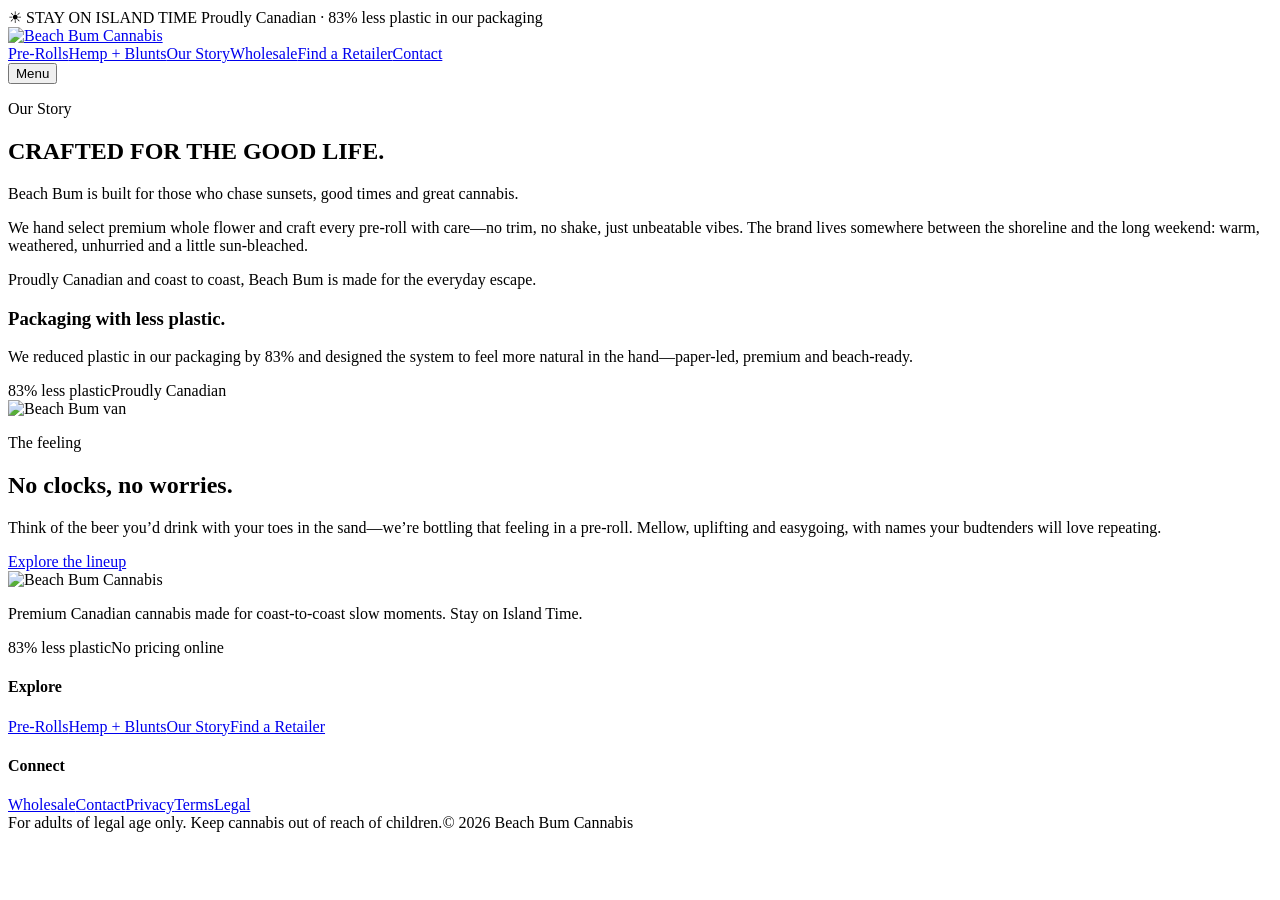
==== about.html @ 3de2627c "Add Beach Bum Cannabis site (pages, CNAME, robots, sitemap)" ====
<!doctype html><html lang="en"><head><title>Our Story | Beach Bum Cannabis</title><meta name="description" content="Learn about Beach Bum Cannabis."><meta charset="utf-8"><meta name="viewport" content="width=device-width, initial-scale=1"><meta name="theme-color" content="#0B5660"><link rel="preconnect" href="https://fonts.googleapis.com"><link rel="preconnect" href="https://fonts.gstatic.com" crossorigin><link href="https://fonts.googleapis.com/css2?family=Barlow+Condensed:wght@600;700;800&family=DM+Sans:wght@400;500;700&family=Caveat:wght@600;700&display=swap" rel="stylesheet"><link rel="stylesheet" href="assets/styles.css"><script defer src="assets/site.js"></script></head><body class="about-page"><div class="age-gate" hidden><div class="age-card"><img src="assets/images/logo.png" alt="Beach Bum Cannabis"><p class="eyebrow orange">Welcome to the beach</p><h2>Select your province</h2><p class="age-intro">Choose where you’re visiting from to continue.</p><label class="visually-hidden" for="age-province">Province or territory</label><select id="age-province" class="age-select"><option value="">Province or territory…</option><option value="AB" data-min="18">Alberta</option><option value="BC" data-min="19">British Columbia</option><option value="MB" data-min="19">Manitoba</option><option value="NB" data-min="19">New Brunswick</option><option value="NL" data-min="19">Newfoundland and Labrador</option><option value="NT" data-min="19">Northwest Territories</option><option value="NS" data-min="19">Nova Scotia</option><option value="NU" data-min="19">Nunavut</option><option value="ON" data-min="19">Ontario</option><option value="PE" data-min="19">Prince Edward Island</option><option value="QC" data-min="21">Quebec</option><option value="SK" data-min="19">Saskatchewan</option><option value="YT" data-min="19">Yukon</option></select><p class="age-note" id="age-note">You must be of legal age in your province or territory to enter this website.</p><div class="age-actions"><button id="age-confirm" data-age="yes" disabled>Yes, I am of legal age</button><button class="ghost" data-age="no">Exit</button></div></div></div><div class="topbar"><span>☀</span> STAY ON ISLAND TIME <span class="topbar-right">Proudly Canadian · 83% less plastic in our packaging</span></div><header class="site-header"><a class="brand" href="index.html" aria-label="Beach Bum Cannabis home"><img src="assets/images/logo.png" alt="Beach Bum Cannabis"></a><nav id="site-nav"><a href="products.html">Pre-Rolls</a><a href="formats.html">Hemp + Blunts</a><a href="about.html" class="active">Our Story</a><a href="wholesale.html">Wholesale</a><a href="retailers.html">Find a Retailer</a><a href="contact.html">Contact</a></nav><button class="menu" aria-label="Open menu" aria-expanded="false">Menu</button></header><main>
<section class="page-hero story-hero wave-top"><div class="page-hero-bg about"></div><div class="page-hero-copy"><p class="eyebrow">Our Story</p><h1>CRAFTED FOR THE GOOD LIFE.</h1><p>Beach Bum is built for those who chase sunsets, good times and great cannabis.</p></div></section>
<section class="section story-columns reveal"><div><p>We hand select premium whole flower and craft every pre-roll with care—no trim, no shake, just unbeatable vibes. The brand lives somewhere between the shoreline and the long weekend: warm, weathered, unhurried and a little sun-bleached.</p><p>Proudly Canadian and coast to coast, Beach Bum is made for the everyday escape.</p></div><div class="soft-card"><h3>Packaging with less plastic.</h3><p>We reduced plastic in our packaging by 83% and designed the system to feel more natural in the hand—paper-led, premium and beach-ready.</p><div class="mini-badges"><span class="mini-badge">83% less plastic</span><span class="mini-badge">Proudly Canadian</span></div></div></section>
<section class="story-split reveal"><div class="story-image"><img src="assets/images/about-beach.jpg" alt="Beach Bum van"></div><div class="story-copy"><p class="eyebrow orange">The feeling</p><h2>No clocks, no worries.</h2><p>Think of the beer you’d drink with your toes in the sand—we’re bottling that feeling in a pre-roll. Mellow, uplifting and easygoing, with names your budtenders will love repeating.</p><a class="button dark" href="products.html">Explore the lineup</a></div></section>
</main><footer><div class="footer-wave"></div><div class="footer-inner"><div class="footer-brand"><img src="assets/images/logo-light.png" alt="Beach Bum Cannabis"><p>Premium Canadian cannabis made for coast-to-coast slow moments. Stay on Island Time.</p><div class="mini-badges"><span class="mini-badge">83% less plastic</span><span class="mini-badge">No pricing online</span></div></div><div><h4>Explore</h4><a href="products.html">Pre-Rolls</a><a href="formats.html">Hemp + Blunts</a><a href="about.html">Our Story</a><a href="retailers.html">Find a Retailer</a></div><div><h4>Connect</h4><a href="wholesale.html">Wholesale</a><a href="contact.html">Contact</a><a href="privacy.html">Privacy</a><a href="terms.html">Terms</a><a href="legal.html">Legal</a></div></div><div class="legal"><span>For adults of legal age only. Keep cannabis out of reach of children.</span><span>© 2026 Beach Bum Cannabis</span></div></footer></body></html>
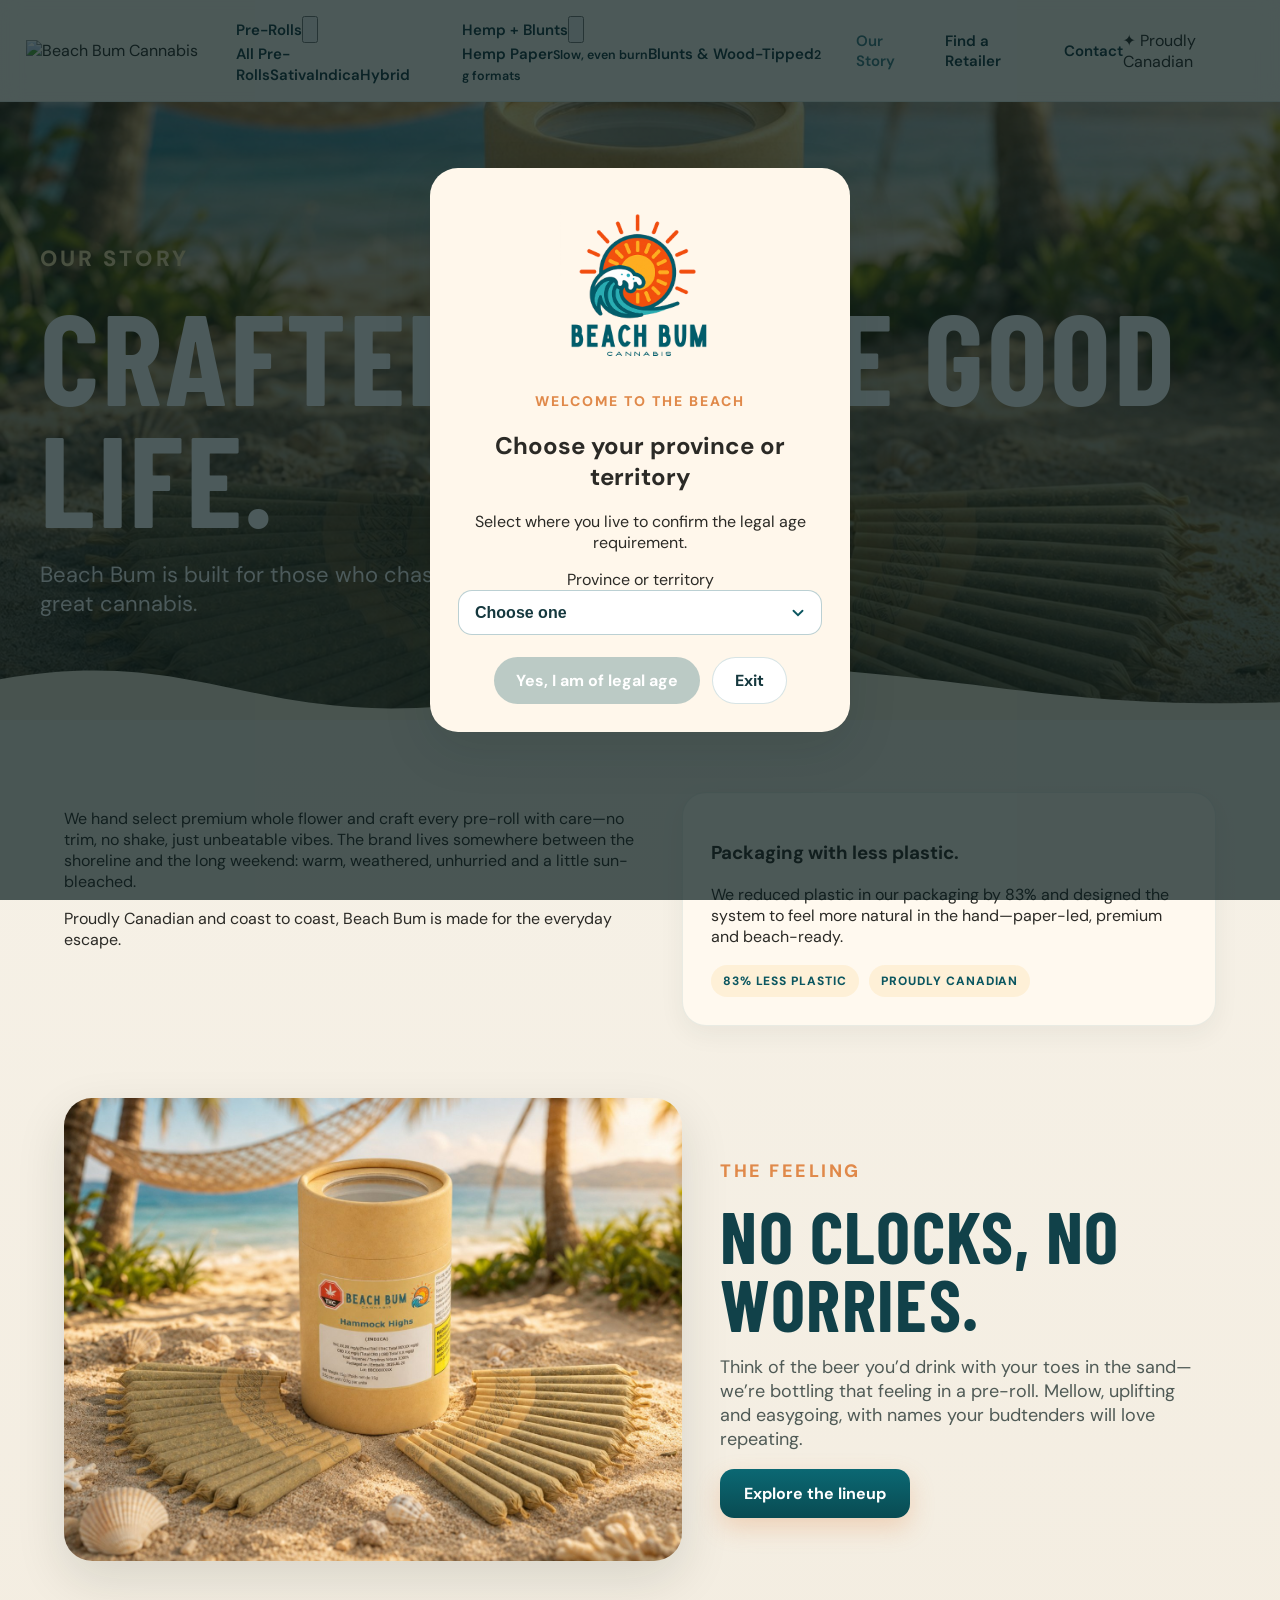
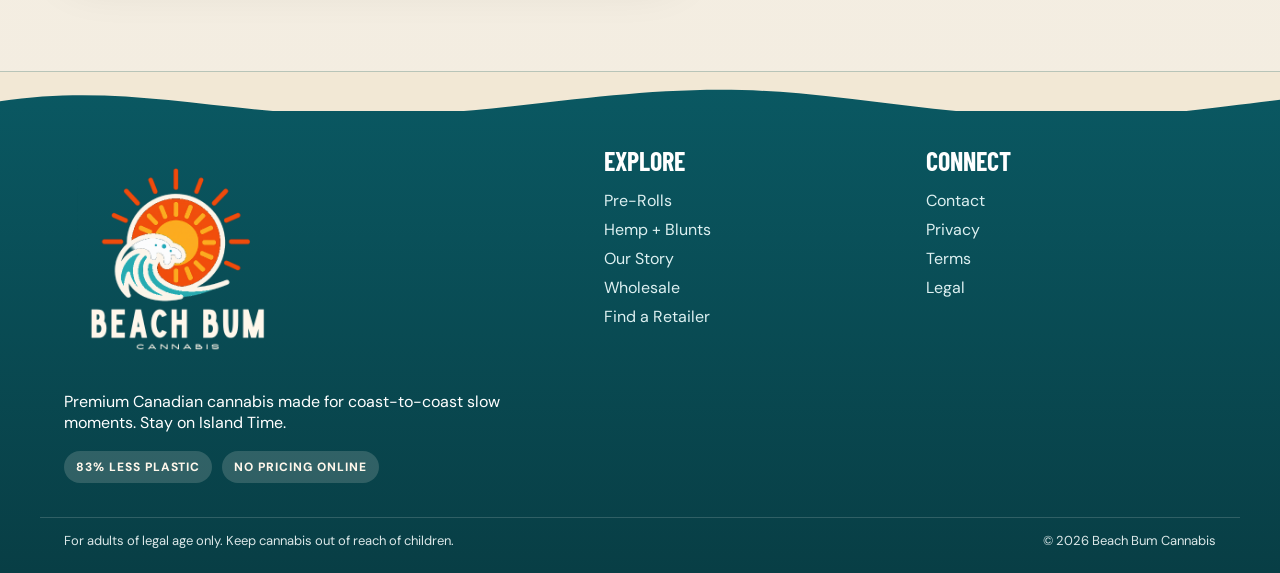
==== commit c11de533: "v7: mockup-fidelity homepage, nav dropdowns, province ribbon, new imagery" ====
--- a/about.html
+++ b/about.html
@@ -1,5 +1,19 @@
-<!doctype html><html lang="en"><head><title>Our Story | Beach Bum Cannabis</title><meta name="description" content="Learn about Beach Bum Cannabis."><meta charset="utf-8"><meta name="viewport" content="width=device-width, initial-scale=1"><meta name="theme-color" content="#0B5660"><link rel="preconnect" href="https://fonts.googleapis.com"><link rel="preconnect" href="https://fonts.gstatic.com" crossorigin><link href="https://fonts.googleapis.com/css2?family=Barlow+Condensed:wght@600;700;800&family=DM+Sans:wght@400;500;700&family=Caveat:wght@600;700&display=swap" rel="stylesheet"><link rel="stylesheet" href="assets/styles.css"><script defer src="assets/site.js"></script></head><body class="about-page"><div class="age-gate" hidden><div class="age-card"><img src="assets/images/logo.png" alt="Beach Bum Cannabis"><p class="eyebrow orange">Welcome to the beach</p><h2>Select your province</h2><p class="age-intro">Choose where you’re visiting from to continue.</p><label class="visually-hidden" for="age-province">Province or territory</label><select id="age-province" class="age-select"><option value="">Province or territory…</option><option value="AB" data-min="18">Alberta</option><option value="BC" data-min="19">British Columbia</option><option value="MB" data-min="19">Manitoba</option><option value="NB" data-min="19">New Brunswick</option><option value="NL" data-min="19">Newfoundland and Labrador</option><option value="NT" data-min="19">Northwest Territories</option><option value="NS" data-min="19">Nova Scotia</option><option value="NU" data-min="19">Nunavut</option><option value="ON" data-min="19">Ontario</option><option value="PE" data-min="19">Prince Edward Island</option><option value="QC" data-min="21">Quebec</option><option value="SK" data-min="19">Saskatchewan</option><option value="YT" data-min="19">Yukon</option></select><p class="age-note" id="age-note">You must be of legal age in your province or territory to enter this website.</p><div class="age-actions"><button id="age-confirm" data-age="yes" disabled>Yes, I am of legal age</button><button class="ghost" data-age="no">Exit</button></div></div></div><div class="topbar"><span>☀</span> STAY ON ISLAND TIME <span class="topbar-right">Proudly Canadian · 83% less plastic in our packaging</span></div><header class="site-header"><a class="brand" href="index.html" aria-label="Beach Bum Cannabis home"><img src="assets/images/logo.png" alt="Beach Bum Cannabis"></a><nav id="site-nav"><a href="products.html">Pre-Rolls</a><a href="formats.html">Hemp + Blunts</a><a href="about.html" class="active">Our Story</a><a href="wholesale.html">Wholesale</a><a href="retailers.html">Find a Retailer</a><a href="contact.html">Contact</a></nav><button class="menu" aria-label="Open menu" aria-expanded="false">Menu</button></header><main>
+<!doctype html><html lang="en"><head><title>Our Story | Beach Bum Cannabis</title><meta name="description" content="Learn about Beach Bum Cannabis."><meta charset="utf-8"><meta name="viewport" content="width=device-width, initial-scale=1"><meta name="theme-color" content="#0B5660"><link rel="preconnect" href="https://fonts.googleapis.com"><link rel="preconnect" href="https://fonts.gstatic.com" crossorigin><link href="https://fonts.googleapis.com/css2?family=Barlow+Condensed:wght@600;700;800&family=DM+Sans:wght@400;500;700&family=Caveat:wght@600;700&display=swap" rel="stylesheet"><link rel="stylesheet" href="assets/styles.css"><script defer src="assets/site.js"></script></head><body class="about-page"><div class="age-gate" hidden role="dialog" aria-modal="true" aria-labelledby="age-title">
+  <div class="age-card">
+    <img src="assets/images/logo.png" alt="Beach Bum Cannabis">
+    <p class="eyebrow orange">Welcome to the beach</p>
+    <h2 id="age-title">Choose your province or territory</h2>
+    <p id="age-support">Select where you live to confirm the legal age requirement.</p>
+    <label class="age-select-label" for="age-province">Province or territory</label>
+    <select id="age-province" class="age-select">
+      <option value="">Choose one</option>
+      <option>Alberta</option><option>British Columbia</option><option>Manitoba</option><option>New Brunswick</option><option>Newfoundland and Labrador</option><option>Northwest Territories</option><option>Nova Scotia</option><option>Nunavut</option><option>Ontario</option><option>Prince Edward Island</option><option>Quebec</option><option>Saskatchewan</option><option>Yukon</option>
+    </select>
+    <p class="age-minimum" id="age-minimum" aria-live="polite"></p>
+    <div class="age-actions"><button id="age-confirm" disabled>Yes, I am of legal age</button><button class="ghost" data-age-exit>Exit</button></div>
+  </div>
+</div><header class="site-header"><a class="brand" href="index.html" aria-label="Beach Bum Cannabis home"><img src="assets/images/logo-horizontal.png" alt="Beach Bum Cannabis"></a><nav id="site-nav"><div class="nav-item"><a href="products.html">Pre-Rolls</a><button class="nav-caret" type="button" aria-label="Show pre-roll categories" aria-expanded="false"><svg viewBox="0 0 24 24" fill="none" stroke="currentColor" stroke-width="2.6" stroke-linecap="round" aria-hidden="true"><path d="M6 9l6 6 6-6"/></svg></button><div class="subnav"><a href="products.html">All Pre-Rolls</a><a href="products.html?filter=sativa">Sativa</a><a href="products.html?filter=indica">Indica</a><a href="products.html?filter=hybrid">Hybrid</a></div></div><div class="nav-item"><a href="formats.html">Hemp + Blunts</a><button class="nav-caret" type="button" aria-label="Show format types" aria-expanded="false"><svg viewBox="0 0 24 24" fill="none" stroke="currentColor" stroke-width="2.6" stroke-linecap="round" aria-hidden="true"><path d="M6 9l6 6 6-6"/></svg></button><div class="subnav"><a href="formats.html#hemp-paper">Hemp Paper<small>Slow, even burn</small></a><a href="formats.html#wood-tip">Blunts &amp; Wood-Tipped<small>2 g formats</small></a></div></div><a href="about.html" class="active">Our Story</a><a href="retailers.html">Find a Retailer</a><a href="contact.html">Contact</a></nav><span class="header-proud">✦ Proudly Canadian</span><button class="menu" aria-label="Open menu" aria-expanded="false">Menu</button></header><main>
 <section class="page-hero story-hero wave-top"><div class="page-hero-bg about"></div><div class="page-hero-copy"><p class="eyebrow">Our Story</p><h1>CRAFTED FOR THE GOOD LIFE.</h1><p>Beach Bum is built for those who chase sunsets, good times and great cannabis.</p></div></section>
 <section class="section story-columns reveal"><div><p>We hand select premium whole flower and craft every pre-roll with care—no trim, no shake, just unbeatable vibes. The brand lives somewhere between the shoreline and the long weekend: warm, weathered, unhurried and a little sun-bleached.</p><p>Proudly Canadian and coast to coast, Beach Bum is made for the everyday escape.</p></div><div class="soft-card"><h3>Packaging with less plastic.</h3><p>We reduced plastic in our packaging by 83% and designed the system to feel more natural in the hand—paper-led, premium and beach-ready.</p><div class="mini-badges"><span class="mini-badge">83% less plastic</span><span class="mini-badge">Proudly Canadian</span></div></div></section>
-<section class="story-split reveal"><div class="story-image"><img src="assets/images/about-beach.jpg" alt="Beach Bum van"></div><div class="story-copy"><p class="eyebrow orange">The feeling</p><h2>No clocks, no worries.</h2><p>Think of the beer you’d drink with your toes in the sand—we’re bottling that feeling in a pre-roll. Mellow, uplifting and easygoing, with names your budtenders will love repeating.</p><a class="button dark" href="products.html">Explore the lineup</a></div></section>
-</main><footer><div class="footer-wave"></div><div class="footer-inner"><div class="footer-brand"><img src="assets/images/logo-light.png" alt="Beach Bum Cannabis"><p>Premium Canadian cannabis made for coast-to-coast slow moments. Stay on Island Time.</p><div class="mini-badges"><span class="mini-badge">83% less plastic</span><span class="mini-badge">No pricing online</span></div></div><div><h4>Explore</h4><a href="products.html">Pre-Rolls</a><a href="formats.html">Hemp + Blunts</a><a href="about.html">Our Story</a><a href="retailers.html">Find a Retailer</a></div><div><h4>Connect</h4><a href="wholesale.html">Wholesale</a><a href="contact.html">Contact</a><a href="privacy.html">Privacy</a><a href="terms.html">Terms</a><a href="legal.html">Legal</a></div></div><div class="legal"><span>For adults of legal age only. Keep cannabis out of reach of children.</span><span>© 2026 Beach Bum Cannabis</span></div></footer></body></html>+<section class="story-split reveal"><div class="story-image"><img src="assets/images/hammock-highs.jpg" alt="Beach Bum van"></div><div class="story-copy"><p class="eyebrow orange">The feeling</p><h2>No clocks, no worries.</h2><p>Think of the beer you’d drink with your toes in the sand—we’re bottling that feeling in a pre-roll. Mellow, uplifting and easygoing, with names your budtenders will love repeating.</p><a class="button dark" href="products.html">Explore the lineup</a></div></section>
+</main><footer><div class="footer-wave"></div><div class="footer-inner"><div class="footer-brand"><img src="assets/images/logo-light.png" alt="Beach Bum Cannabis"><p>Premium Canadian cannabis made for coast-to-coast slow moments. Stay on Island Time.</p><div class="mini-badges"><span class="mini-badge">83% less plastic</span><span class="mini-badge">No pricing online</span></div></div><div><h4>Explore</h4><a href="products.html">Pre-Rolls</a><a href="formats.html">Hemp + Blunts</a><a href="about.html">Our Story</a><a href="wholesale.html">Wholesale</a><a href="retailers.html">Find a Retailer</a></div><div><h4>Connect</h4><a href="contact.html">Contact</a><a href="privacy.html">Privacy</a><a href="terms.html">Terms</a><a href="legal.html">Legal</a></div></div><div class="legal"><span>For adults of legal age only. Keep cannabis out of reach of children.</span><span>© 2026 Beach Bum Cannabis</span></div></footer></body></html>
--- a/assets/styles.css
+++ b/assets/styles.css
@@ -0,0 +1,21 @@
+
+:root{--sand:#E6D9BF;--bone:#F2E8D5;--sea:#5F9EA6;--deep:#3D7B85;--teal:#0B5660;--ink:#2B2A26;--orange:#E0894A;--gold:#F6C86A;--white:#fff;--shadow:0 18px 50px rgba(20,31,28,.12);--radius:24px;--max:1200px}
+*{box-sizing:border-box}html{scroll-behavior:smooth}body{margin:0;font-family:'DM Sans',system-ui,sans-serif;color:var(--ink);background:linear-gradient(180deg,#f8f4eb 0,#f2ebde 100%)}img{max-width:100%;display:block}a{text-decoration:none;color:inherit}button{font:inherit;cursor:pointer}
+.topbar{background:#f3bd45;color:#214047;font-size:12px;padding:9px 18px;display:flex;justify-content:center;gap:8px;font-weight:700;letter-spacing:.06em;text-transform:uppercase}.topbar-right{margin-left:auto;opacity:.9}.site-header{position:sticky;top:0;z-index:30;background:rgba(255,251,242,.92);backdrop-filter:blur(10px);display:flex;align-items:center;justify-content:space-between;padding:16px 26px;border-bottom:1px solid rgba(61,123,133,.12)}.brand img{width:210px}.site-header nav{display:flex;gap:28px;align-items:center}.site-header nav a{font-weight:600;font-size:15px;color:#143840}.site-header nav a.active,.site-header nav a:hover{color:var(--deep)}.menu{display:none;border:1px solid rgba(61,123,133,.18);background:#fff;padding:10px 14px;border-radius:999px}.button{display:inline-flex;align-items:center;justify-content:center;gap:8px;padding:14px 24px;border-radius:14px;background:linear-gradient(180deg,#f2a152,#de7e38);color:#fff;font-weight:700;box-shadow:0 10px 24px rgba(224,137,74,.28)}.button.dark{background:linear-gradient(180deg,#0b6873,#094b52)}.button.alt{background:rgba(255,248,237,.92);color:var(--teal);box-shadow:none}.button.ghost-light{background:rgba(255,250,240,.86);color:#17383f}.button.ghost-dark{background:transparent;border:1px solid rgba(11,86,96,.25);color:var(--teal);box-shadow:none}.section,.catalog-wrap{max-width:var(--max);margin:0 auto;padding:72px 24px}.section-header{display:flex;flex-direction:column;gap:8px;margin-bottom:28px}.section-header.center{text-align:center;align-items:center}.section h2,.catalog-title,.product-info h1,.page-hero h1,.hero h1,.story-copy h2,.format-panel h3,.retailer-cta h2{font-family:'Barlow Condensed',sans-serif;letter-spacing:.02em;line-height:.95;text-transform:uppercase}.hero{position:relative;min-height:760px;overflow:hidden}.hero-media,.hero-media img,.hero-media video{position:absolute;inset:0;width:100%;height:100%;object-fit:cover}.hero-media::after{content:"";position:absolute;inset:0;background:linear-gradient(90deg,rgba(13,23,24,.70) 0%,rgba(13,23,24,.36) 35%,rgba(13,23,24,.08) 66%,rgba(13,23,24,.05) 100%)}.wave-motion{position:absolute;inset:auto 0 0;height:45%;background:radial-gradient(ellipse at 20% 15%,rgba(255,255,255,.18) 0,rgba(255,255,255,0) 55%),linear-gradient(180deg,rgba(255,255,255,0) 0,rgba(82,163,173,.22) 100%);mix-blend-mode:screen;opacity:.65;animation:seaShift 12s ease-in-out infinite alternate}@keyframes seaShift{0%{transform:translateX(-2%) translateY(0)}100%{transform:translateX(2%) translateY(8px)}}.hero-overlay{position:absolute;inset:0;background:radial-gradient(circle at 84% 23%,rgba(246,200,106,.28),transparent 22%)}.hero-content{position:relative;z-index:2;max-width:var(--max);margin:0 auto;padding:140px 24px 160px;color:#fff}.eyebrow{color:#f6dd9d;text-transform:uppercase;font-weight:800;font-size:14px;letter-spacing:.14em}.eyebrow.orange{color:var(--orange)}.hero h1{font-size:clamp(68px,12vw,140px);margin:14px 0 6px}.hero h1 span{font-family:'Caveat',cursive;text-transform:none;color:#ffd37a;font-size:.72em;display:inline-block;margin-top:8px}.hero-sub{font-size:24px;max-width:580px}.hero-actions,.cta-buttons{display:flex;gap:14px;flex-wrap:wrap;margin-top:28px}.hero-script{font-family:'Caveat',cursive;font-size:42px;color:#fff8ea;margin-top:38px}.wave-divider{position:absolute;left:0;right:0;bottom:-1px;height:120px;background:var(--bone);clip-path:path('M0,69 C127,40 182,80 304,74 C405,69 491,36 611,52 C703,64 788,101 896,89 C986,79 1026,58 1120,52 C1271,42 1338,74 1440,83 L1440,120 L0,120 Z')}.sticker-badge{position:absolute;display:grid;place-items:center;width:118px;height:118px;border-radius:50%;background:radial-gradient(circle at 30% 30%,#4fa7b1 0,#2d7f8b 72%);color:#fbf7ef;border:4px solid rgba(255,240,214,.65);box-shadow:var(--shadow);text-align:center;rotate:-5deg}.sticker-badge strong{font-size:44px;line-height:.85;font-family:'Barlow Condensed',sans-serif}.sticker-badge span{font-size:20px;font-family:'Caveat',cursive}.hero-badge{right:32px;bottom:132px}.sticker-badge.small{right:24px;bottom:24px;scale:.88}.sticker-badge.side{position:static;margin-top:18px;scale:.82}
+.marquee{overflow:hidden;background:linear-gradient(180deg,#135f68,#094952);color:#fff;padding:12px 0}.marquee div{white-space:nowrap;display:inline-block;padding-left:100%;animation:marquee 28s linear infinite;font-weight:800;letter-spacing:.08em;text-transform:uppercase;font-size:13px}@keyframes marquee{to{transform:translateX(-100%)}}
+.intro{text-align:center}.intro h2,.catalog-title,.retailer-cta h2,.section h2{font-size:clamp(44px,5vw,74px);margin:0;color:#114149}.intro p{max-width:760px;margin:18px auto 0;font-size:18px;color:#4e5b57}
+.showcase-grid,.product-grid{max-width:var(--max);margin:0 auto;padding:0 24px;display:grid;grid-template-columns:repeat(3,1fr);gap:22px}.showcase-grid.six-up{grid-template-columns:repeat(6,1fr)}.product-card{background:#fff8ef;border:1px solid rgba(61,123,133,.12);border-radius:20px;overflow:hidden;box-shadow:0 6px 28px rgba(31,48,50,.06);transition:transform .35s ease, box-shadow .35s ease}.product-card:hover{transform:translateY(-6px);box-shadow:var(--shadow)}.card-image{position:relative;aspect-ratio:5/5;overflow:hidden}.card-image img,.coming-card-art{width:100%;height:100%;object-fit:cover;background:linear-gradient(180deg,#8bc4cc,#e8d8ba)}.coming-card-art{display:grid;place-items:center;color:#fff;font-family:'Barlow Condensed',sans-serif;font-size:36px;letter-spacing:.03em;background:linear-gradient(180deg,#5f9ea6 0,#e6d9bf 100%)}.status-chip{position:absolute;top:12px;right:12px;background:rgba(255,250,240,.94);color:#295760;border-radius:999px;padding:8px 12px;font-size:11px;font-weight:800;text-transform:uppercase;letter-spacing:.08em}.status-chip.coming-soon{background:rgba(43,42,38,.82);color:#fff}.card-copy{padding:14px 16px 18px;display:grid;gap:8px}.type{display:inline-flex;border-radius:999px;background:#edf7f8;color:#295760;padding:5px 9px;font-size:11px;font-weight:800;text-transform:uppercase;letter-spacing:.08em}.type.sativa{background:#fff3db;color:#9c5a13}.type.indica{background:#eef0f7;color:#575981}.type.hybrid{background:#eaf3ef;color:#3d7252}.card-copy h3{margin:0;font-family:'Barlow Condensed',sans-serif;font-size:36px;line-height:.9;text-transform:uppercase;color:#104048}.card-copy p{margin:0;color:#56635f}.card-copy small{color:#7a827b}.text-link{color:var(--deep);font-weight:800}
+.center-cta{text-align:center;padding:30px 24px 10px}.formats-overview .format-grid{display:grid;grid-template-columns:repeat(2,1fr);gap:24px}.format-panel,.feature-banner{position:relative;min-height:310px;border-radius:28px;overflow:hidden;display:flex;align-items:end;padding:28px;box-shadow:var(--shadow)}.format-panel::before,.feature-banner::before,.page-hero-bg::before{content:"";position:absolute;inset:0;background-size:cover;background-position:center;z-index:0;animation:drift 12s ease-in-out infinite alternate}@keyframes drift{from{transform:scale(1.02) translateX(-1%)}to{transform:scale(1.08) translateX(1%)}}.format-panel::after,.feature-banner::after,.page-hero-bg::after{content:"";position:absolute;inset:0;background:linear-gradient(180deg,rgba(0,0,0,.08),rgba(0,0,0,.56));z-index:0}.format-panel .panel-copy,.feature-banner>div,.page-hero-copy{position:relative;z-index:1;color:#fff}.format-panel.water::before{background-image:url('images/wave-riders.jpg')}.format-panel.sunset::before{background-image:url('images/swordfish.jpg')}.feature-banner.sea::before{background-image:url('images/wave-riders.jpg')}.feature-banner.ember::before{background-image:url('images/swordfish.jpg')}.format-panel h3,.feature-banner h3{font-size:56px;margin:0 0 8px}.format-panel p,.feature-banner p{max-width:430px}
+.availability-strip{margin:64px auto 0;max-width:100%;padding:34px 24px;background:linear-gradient(180deg,#4e9ca5,#2c7881);color:#fff;display:grid;grid-template-columns:repeat(3,1fr);gap:24px;border-top-left-radius:28px;border-top-right-radius:28px}.availability-strip>div{max-width:var(--max);width:100%;margin:0 auto}.availability-strip h3{font-family:'Barlow Condensed',sans-serif;text-transform:uppercase;letter-spacing:.02em;margin:4px 0;font-size:54px}.availability-strip small{text-transform:uppercase;letter-spacing:.12em;font-weight:800;opacity:.9}.story-split{max-width:var(--max);margin:0 auto;padding:0 24px 70px;display:grid;grid-template-columns:1.1fr .9fr;gap:28px;align-items:center}.story-image img{width:100%;border-radius:28px;box-shadow:var(--shadow)}.story-copy{padding:8px 10px}.story-copy h2{font-size:72px;margin:8px 0;color:#114149}.story-copy p{font-size:18px;color:#4f5a56}.inline-seal{display:inline-block;margin:10px 0 20px;padding:10px 16px;border:1px solid rgba(11,86,96,.15);border-radius:999px;color:#0b5660;background:#fffbf4;font-weight:700}
+.retailer-cta{max-width:var(--max);margin:0 auto 54px;padding:0 24px 30px;display:flex;justify-content:space-between;align-items:end;gap:30px}.retailer-cta h2{font-size:62px;margin:6px 0;color:#104048}.retailer-cta p{font-size:18px}
+.page-hero{position:relative;min-height:320px;padding:120px 24px 80px;overflow:hidden}.page-hero-copy{position:relative;z-index:1;max-width:var(--max);margin:0 auto;color:#fff}.page-hero h1{font-size:clamp(70px,11vw,128px);margin:0}.page-hero p{font-size:22px;max-width:680px}.page-hero-bg{position:absolute;inset:0;background:linear-gradient(180deg,#336f78,#0f4b53)}.page-hero-bg::before{background-image:url('images/hero-sunset.jpg')}.page-hero-bg.about::before{background-image:url('images/about-beach.jpg')}.page-hero-bg.contact::before{background-image:url('images/contact-sunset.jpg')}.wave-top::after{content:"";position:absolute;left:0;right:0;bottom:-1px;height:76px;background:var(--bone);clip-path:path('M0,34 C193,0 248,77 444,61 C577,50 613,10 817,24 C1033,38 1112,78 1440,46 L1440,76 L0,76 Z')}
+.filter-toolbar{max-width:var(--max);margin:0 auto 24px;padding:18px 24px 0}.filters{display:flex;flex-wrap:wrap;gap:10px}.filters button{border:1px solid rgba(11,86,96,.16);background:#fff8ef;padding:11px 16px;border-radius:999px;font-weight:700;color:#2c4d51}.filters button.active{background:#0b5660;color:#fff}.catalog-title{text-align:center;font-size:56px;color:#114149;margin:22px auto 30px}.feature-banner-grid{display:grid;grid-template-columns:repeat(2,1fr);gap:22px}.coming-grid .product-card{opacity:.96}
+.product-detail{display:grid;grid-template-columns:1.05fr .95fr;gap:44px;align-items:start}.gallery-shell{border-radius:28px;overflow:hidden;background:#fff6ea;box-shadow:var(--shadow)}.gallery-shell img{width:100%;height:auto}.back{display:inline-block;margin-bottom:10px;color:#0b5660;font-weight:700}.status-line{display:block;color:#295760;font-weight:700;margin-bottom:12px}.product-info h1{font-size:74px;margin:6px 0 4px;color:#114149}.pack{font-size:30px;font-family:'Barlow Condensed',sans-serif;color:#49615f;margin:0 0 16px}.lead{font-size:20px;line-height:1.6;color:#4b5755}.fact-grid{display:grid;grid-template-columns:repeat(2,1fr);gap:14px;margin:28px 0}.fact-grid>div{background:#fff9ef;border:1px solid rgba(11,86,96,.1);padding:18px;border-radius:18px}.fact-grid strong{display:block;color:#114149}.fact-grid span{color:#59625e}.retailer-box,.soft-card,.province-card,.icon-card,.contact-panel,.legal-page,.site-form{background:#fff9ef;border:1px solid rgba(11,86,96,.09);border-radius:24px;box-shadow:0 8px 26px rgba(31,48,50,.06)}.retailer-box{padding:24px;margin-top:20px}.related .compact{padding:0}.split-format,.story-columns,.contact-split,.contact-grid,.province-grid,.icon-facts{display:grid;gap:24px}.split-format{grid-template-columns:1fr 1fr;align-items:start}.split-format.reverse .panel-copy{order:2}.format-listing{display:grid;gap:14px}.format-item{padding:22px;background:#fff9ef;border-radius:22px;border:1px solid rgba(11,86,96,.09)}.format-item h3{margin:10px 0 6px;font-family:'Barlow Condensed',sans-serif;font-size:42px;text-transform:uppercase;color:#114149}.story-columns{grid-template-columns:1fr .9fr;align-items:start}.soft-card{padding:28px}.icon-facts{grid-template-columns:repeat(4,1fr)}.icon-card{padding:24px}.icon-card h3{margin:0 0 8px;font-family:'Barlow Condensed',sans-serif;font-size:38px;color:#114149}.contact-split{grid-template-columns:.8fr 1fr;align-items:center}.province-grid{grid-template-columns:repeat(3,1fr)}.province-card{padding:28px}.province-card h2{font-family:'Barlow Condensed',sans-serif;font-size:56px;color:#114149;margin:0 0 8px}.contact-grid{grid-template-columns:1fr .9fr}.site-form{display:grid;gap:14px;padding:24px}.site-form input,.site-form textarea{width:100%;padding:14px 15px;border:1px solid rgba(11,86,96,.16);background:#fff;border-radius:14px;font:inherit}.site-form textarea{min-height:140px;resize:vertical}.contact-panel{padding:24px}.contact-list{list-style:none;padding:0;margin:0;display:grid;gap:16px}.contact-list li{display:grid;gap:2px}
+.mini-badges{display:flex;gap:10px;flex-wrap:wrap;margin-top:18px}.mini-badge{display:inline-flex;padding:8px 12px;border-radius:999px;background:rgba(246,200,106,.18);color:#0b5660;font-weight:800;font-size:12px;text-transform:uppercase;letter-spacing:.08em}footer .mini-badge{background:rgba(255,247,235,.16);color:#fff7eb}
+footer{margin-top:40px;background:linear-gradient(180deg,#0a5963,#083e45);color:#fff;position:relative}.footer-wave{height:40px;background:var(--bone);clip-path:path('M0,30 C149,8 250,55 435,42 C564,33 661,10 799,22 C915,33 1029,57 1175,41 C1296,28 1360,14 1440,24 L1440,0 L0,0 Z')}.footer-inner{max-width:var(--max);margin:0 auto;padding:34px 24px;display:grid;grid-template-columns:1.4fr .8fr .8fr;gap:32px}.footer-brand img{width:230px;margin-bottom:14px}footer h4{margin:0 0 10px;font-family:'Barlow Condensed',sans-serif;font-size:26px;text-transform:uppercase}footer a{display:block;color:#ddf0f1;padding:4px 0}.legal{border-top:1px solid rgba(255,255,255,.16);padding:14px 24px 24px;max-width:var(--max);margin:0 auto;display:flex;justify-content:space-between;gap:16px;font-size:13px;color:#dce8e9}
+.reveal{opacity:0;transform:translateY(26px);transition:opacity .8s cubic-bezier(.22,1,.36,1), transform .8s cubic-bezier(.22,1,.36,1)}.reveal.in{opacity:1;transform:none}
+.age-gate{position:fixed;inset:0;background:rgba(8,27,29,.72);display:grid;place-items:center;z-index:80;padding:24px}.age-gate[hidden]{display:none}.age-card{max-width:420px;background:#fff7eb;border-radius:28px;padding:28px;box-shadow:var(--shadow);text-align:center}.age-card img{width:180px;margin:0 auto 16px}.age-actions{display:flex;justify-content:center;gap:12px;margin-top:22px}.age-actions button{padding:12px 22px;border:none;border-radius:999px;background:var(--teal);color:#fff;font-weight:700}.age-card .age-intro{color:#56635f;margin:0 0 16px}.age-select{width:100%;padding:13px 16px;border-radius:14px;border:1px solid rgba(11,86,96,.28);background:#fff;color:#15383e;font-size:16px;font-weight:600;appearance:none;background-image:url("data:image/svg+xml;charset=UTF-8,%3Csvg xmlns='http://www.w3.org/2000/svg' viewBox='0 0 24 24' fill='none' stroke='%230b5660' stroke-width='2.5' stroke-linecap='round'%3E%3Cpath d='M6 9l6 6 6-6'/%3E%3C/svg%3E");background-repeat:no-repeat;background-position:right 14px center;background-size:18px;padding-right:44px}.age-select:focus{outline:2px solid var(--teal);outline-offset:2px}.age-card .age-note{margin:14px 0 0;font-size:14px;color:#56635f;min-height:40px}.age-actions button:disabled{background:rgba(11,86,96,.28);cursor:not-allowed}.age-actions button:disabled:hover{background:rgba(11,86,96,.28)}.visually-hidden{position:absolute;width:1px;height:1px;padding:0;margin:-1px;overflow:hidden;clip:rect(0 0 0 0);white-space:nowrap;border:0}.age-actions .ghost{background:#fff;color:#15383e;border:1px solid rgba(11,86,96,.16)}
+@media (max-width:1100px){.showcase-grid.six-up{grid-template-columns:repeat(3,1fr)}.icon-facts{grid-template-columns:repeat(2,1fr)}.site-header nav{gap:18px}.hero-badge{bottom:94px}}
+@media (max-width:860px){.topbar{justify-content:flex-start;overflow:auto;white-space:nowrap}.topbar-right{display:none}.menu{display:block}.site-header nav{display:none;position:absolute;top:100%;left:16px;right:16px;background:#fff9ef;border:1px solid rgba(11,86,96,.1);border-radius:22px;padding:12px;box-shadow:var(--shadow);flex-direction:column;align-items:flex-start;gap:8px}.site-header nav.open{display:flex}.hero{min-height:660px}.hero-content{padding-top:120px;padding-bottom:130px}.showcase-grid,.product-grid,.story-split,.contact-grid,.province-grid,.feature-banner-grid,.formats-overview .format-grid,.split-format,.story-columns,.contact-split,.product-detail,.availability-strip,.footer-inner{grid-template-columns:1fr}.retailer-cta{align-items:flex-start;flex-direction:column}.availability-strip{border-radius:0}.page-hero{min-height:280px;padding-top:110px}.product-info h1,.story-copy h2,.retailer-cta h2{font-size:52px}.catalog-title{font-size:44px}.hero-script{font-size:34px}.fact-grid{grid-template-columns:1fr}.showcase-grid.six-up{grid-template-columns:repeat(2,1fr)}}
+@media (max-width:560px){.site-header{padding:14px 16px}.brand img{width:170px}.hero{min-height:590px}.hero h1{font-size:66px}.hero-sub{font-size:20px}.hero-badge{right:14px;bottom:108px;scale:.78}.showcase-grid,.product-grid{padding:0 16px}.section,.catalog-wrap{padding:54px 16px}.filters{overflow:auto;white-space:nowrap;flex-wrap:nowrap;padding-bottom:4px}.showcase-grid.six-up{grid-template-columns:1fr}.button{width:100%}.hero-actions,.cta-buttons{width:100%}.hero-actions .button,.cta-buttons .button{width:100%}.card-copy h3{font-size:30px}.page-hero h1{font-size:64px}.product-info h1,.story-copy h2,.retailer-cta h2{font-size:44px}.footer-inner{padding:28px 16px}.legal{padding:14px 16px 22px;flex-direction:column}}
+@media (prefers-reduced-motion:reduce){*{scroll-behavior:auto}.wave-motion,.marquee div,.format-panel::before,.feature-banner::before,.page-hero-bg::before{animation:none!important}.reveal{opacity:1;transform:none}.hero-media{transform:none!important}}
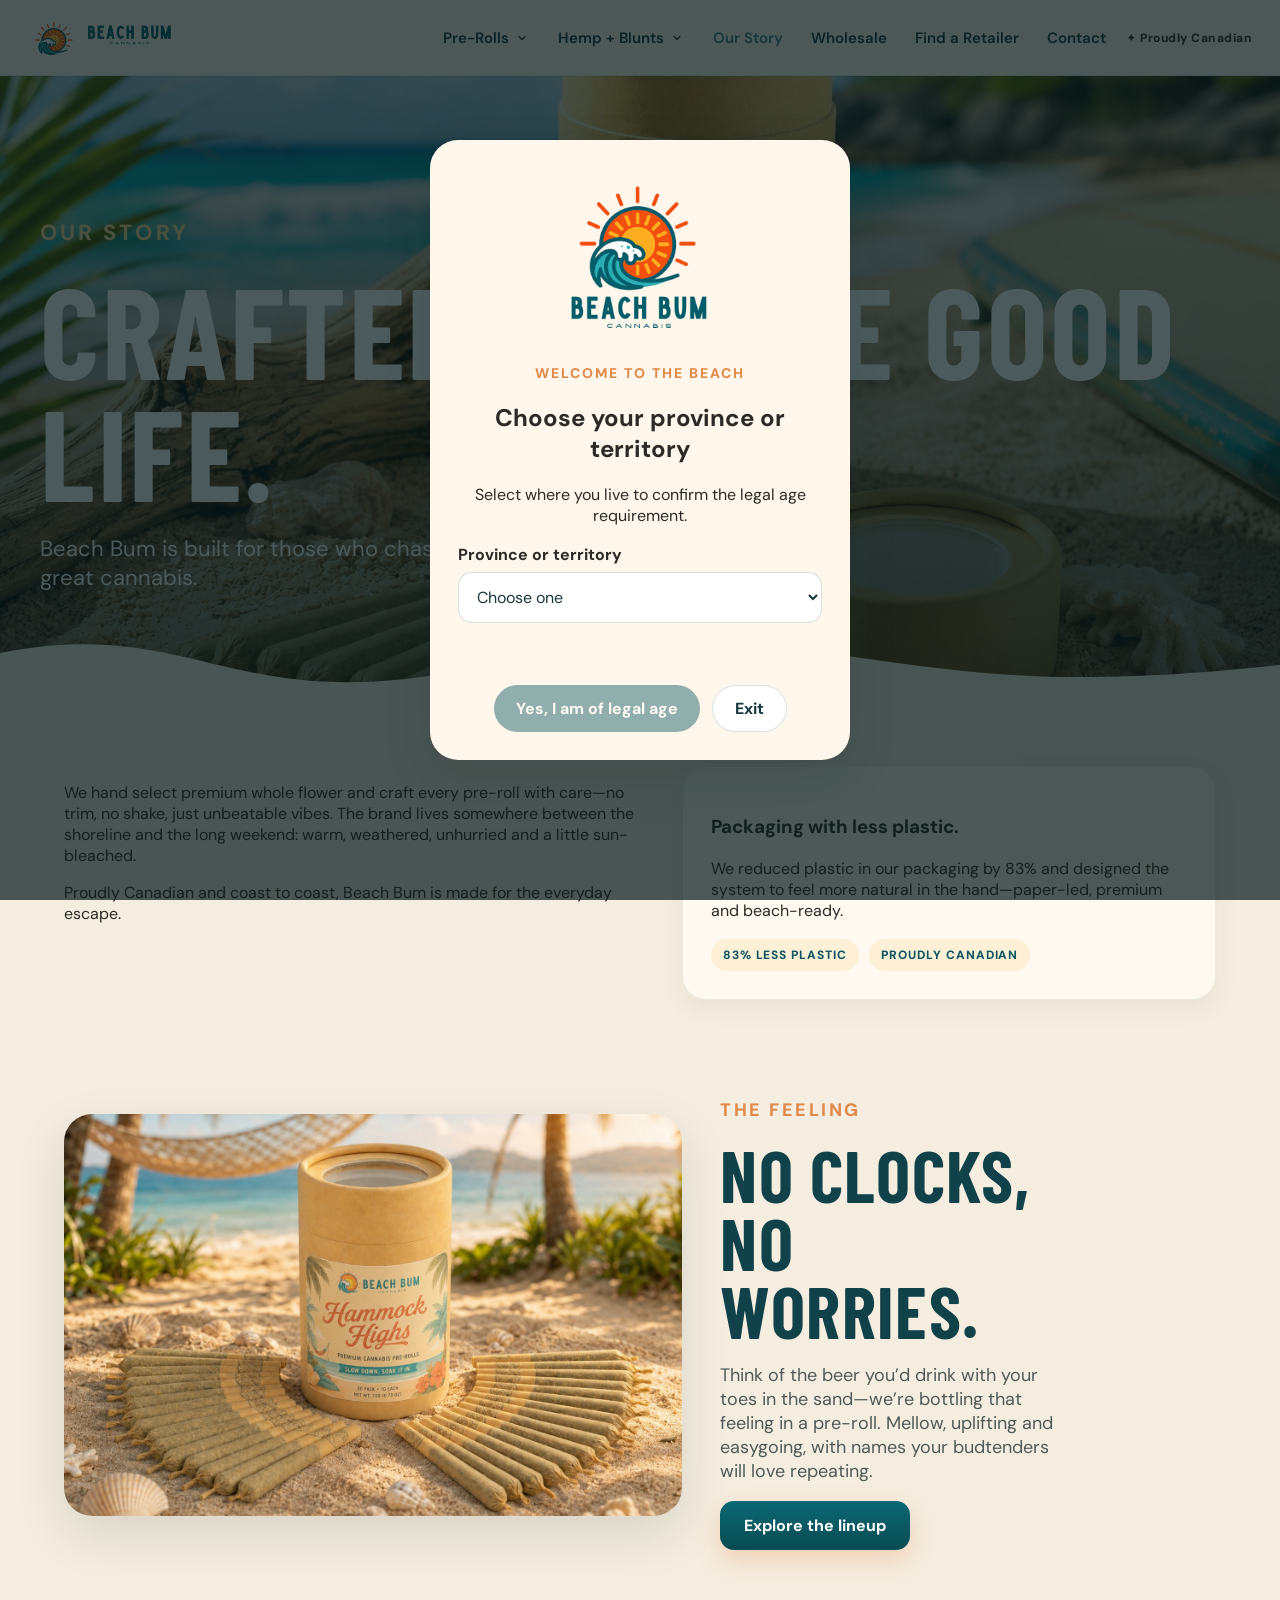
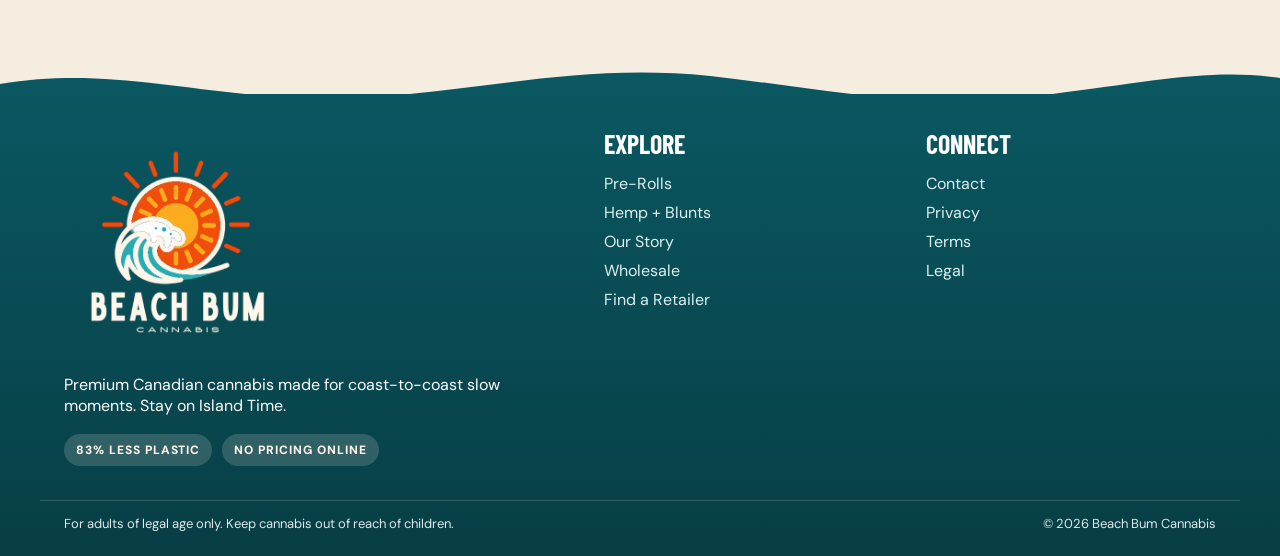
==== commit 1320faf6: "Add files via upload" ====
--- a/about.html
+++ b/about.html
@@ -12,7 +12,7 @@
     <p class="age-minimum" id="age-minimum" aria-live="polite"></p>
     <div class="age-actions"><button id="age-confirm" disabled>Yes, I am of legal age</button><button class="ghost" data-age-exit>Exit</button></div>
   </div>
-</div><header class="site-header"><a class="brand" href="index.html" aria-label="Beach Bum Cannabis home"><img src="assets/images/logo-horizontal.png" alt="Beach Bum Cannabis"></a><nav id="site-nav"><div class="nav-item"><a href="products.html">Pre-Rolls</a><button class="nav-caret" type="button" aria-label="Show pre-roll categories" aria-expanded="false"><svg viewBox="0 0 24 24" fill="none" stroke="currentColor" stroke-width="2.6" stroke-linecap="round" aria-hidden="true"><path d="M6 9l6 6 6-6"/></svg></button><div class="subnav"><a href="products.html">All Pre-Rolls</a><a href="products.html?filter=sativa">Sativa</a><a href="products.html?filter=indica">Indica</a><a href="products.html?filter=hybrid">Hybrid</a></div></div><div class="nav-item"><a href="formats.html">Hemp + Blunts</a><button class="nav-caret" type="button" aria-label="Show format types" aria-expanded="false"><svg viewBox="0 0 24 24" fill="none" stroke="currentColor" stroke-width="2.6" stroke-linecap="round" aria-hidden="true"><path d="M6 9l6 6 6-6"/></svg></button><div class="subnav"><a href="formats.html#hemp-paper">Hemp Paper<small>Slow, even burn</small></a><a href="formats.html#wood-tip">Blunts &amp; Wood-Tipped<small>2 g formats</small></a></div></div><a href="about.html" class="active">Our Story</a><a href="retailers.html">Find a Retailer</a><a href="contact.html">Contact</a></nav><span class="header-proud">✦ Proudly Canadian</span><button class="menu" aria-label="Open menu" aria-expanded="false">Menu</button></header><main>
+</div><header class="site-header"><a class="brand" href="index.html" aria-label="Beach Bum Cannabis home"><img src="assets/images/logo-horizontal.png" alt="Beach Bum Cannabis"></a><nav id="site-nav"><div class="nav-item"><a href="products.html">Pre-Rolls</a><button class="nav-caret" type="button" aria-label="Show pre-roll categories" aria-expanded="false"><svg viewBox="0 0 24 24" fill="none" stroke="currentColor" stroke-width="2.6" stroke-linecap="round" aria-hidden="true"><path d="M6 9l6 6 6-6"/></svg></button><div class="subnav"><a href="products.html">All Pre-Rolls</a><a href="products.html?filter=sativa">Sativa</a><a href="products.html?filter=indica">Indica</a><a href="products.html?filter=hybrid">Hybrid</a></div></div><div class="nav-item"><a href="formats.html">Hemp + Blunts</a><button class="nav-caret" type="button" aria-label="Show format types" aria-expanded="false"><svg viewBox="0 0 24 24" fill="none" stroke="currentColor" stroke-width="2.6" stroke-linecap="round" aria-hidden="true"><path d="M6 9l6 6 6-6"/></svg></button><div class="subnav"><a href="formats.html#hemp-paper">Hemp Paper<small>Slow, even burn</small></a><a href="formats.html#wood-tip">Blunts &amp; Wood-Tipped<small>2 g formats</small></a></div></div><a href="about.html" class="active">Our Story</a><a href="wholesale.html">Wholesale</a><a href="retailers.html">Find a Retailer</a><a href="contact.html">Contact</a></nav><span class="header-proud">✦ Proudly Canadian</span><button class="menu" aria-label="Open menu" aria-expanded="false">Menu</button></header><main>
 <section class="page-hero story-hero wave-top"><div class="page-hero-bg about"></div><div class="page-hero-copy"><p class="eyebrow">Our Story</p><h1>CRAFTED FOR THE GOOD LIFE.</h1><p>Beach Bum is built for those who chase sunsets, good times and great cannabis.</p></div></section>
 <section class="section story-columns reveal"><div><p>We hand select premium whole flower and craft every pre-roll with care—no trim, no shake, just unbeatable vibes. The brand lives somewhere between the shoreline and the long weekend: warm, weathered, unhurried and a little sun-bleached.</p><p>Proudly Canadian and coast to coast, Beach Bum is made for the everyday escape.</p></div><div class="soft-card"><h3>Packaging with less plastic.</h3><p>We reduced plastic in our packaging by 83% and designed the system to feel more natural in the hand—paper-led, premium and beach-ready.</p><div class="mini-badges"><span class="mini-badge">83% less plastic</span><span class="mini-badge">Proudly Canadian</span></div></div></section>
 <section class="story-split reveal"><div class="story-image"><img src="assets/images/hammock-highs.jpg" alt="Beach Bum van"></div><div class="story-copy"><p class="eyebrow orange">The feeling</p><h2>No clocks, no worries.</h2><p>Think of the beer you’d drink with your toes in the sand—we’re bottling that feeling in a pre-roll. Mellow, uplifting and easygoing, with names your budtenders will love repeating.</p><a class="button dark" href="products.html">Explore the lineup</a></div></section>
--- a/assets/styles.css
+++ b/assets/styles.css
@@ -1,21 +1,219 @@
 
 :root{--sand:#E6D9BF;--bone:#F2E8D5;--sea:#5F9EA6;--deep:#3D7B85;--teal:#0B5660;--ink:#2B2A26;--orange:#E0894A;--gold:#F6C86A;--white:#fff;--shadow:0 18px 50px rgba(20,31,28,.12);--radius:24px;--max:1200px}
 *{box-sizing:border-box}html{scroll-behavior:smooth}body{margin:0;font-family:'DM Sans',system-ui,sans-serif;color:var(--ink);background:linear-gradient(180deg,#f8f4eb 0,#f2ebde 100%)}img{max-width:100%;display:block}a{text-decoration:none;color:inherit}button{font:inherit;cursor:pointer}
-.topbar{background:#f3bd45;color:#214047;font-size:12px;padding:9px 18px;display:flex;justify-content:center;gap:8px;font-weight:700;letter-spacing:.06em;text-transform:uppercase}.topbar-right{margin-left:auto;opacity:.9}.site-header{position:sticky;top:0;z-index:30;background:rgba(255,251,242,.92);backdrop-filter:blur(10px);display:flex;align-items:center;justify-content:space-between;padding:16px 26px;border-bottom:1px solid rgba(61,123,133,.12)}.brand img{width:210px}.site-header nav{display:flex;gap:28px;align-items:center}.site-header nav a{font-weight:600;font-size:15px;color:#143840}.site-header nav a.active,.site-header nav a:hover{color:var(--deep)}.menu{display:none;border:1px solid rgba(61,123,133,.18);background:#fff;padding:10px 14px;border-radius:999px}.button{display:inline-flex;align-items:center;justify-content:center;gap:8px;padding:14px 24px;border-radius:14px;background:linear-gradient(180deg,#f2a152,#de7e38);color:#fff;font-weight:700;box-shadow:0 10px 24px rgba(224,137,74,.28)}.button.dark{background:linear-gradient(180deg,#0b6873,#094b52)}.button.alt{background:rgba(255,248,237,.92);color:var(--teal);box-shadow:none}.button.ghost-light{background:rgba(255,250,240,.86);color:#17383f}.button.ghost-dark{background:transparent;border:1px solid rgba(11,86,96,.25);color:var(--teal);box-shadow:none}.section,.catalog-wrap{max-width:var(--max);margin:0 auto;padding:72px 24px}.section-header{display:flex;flex-direction:column;gap:8px;margin-bottom:28px}.section-header.center{text-align:center;align-items:center}.section h2,.catalog-title,.product-info h1,.page-hero h1,.hero h1,.story-copy h2,.format-panel h3,.retailer-cta h2{font-family:'Barlow Condensed',sans-serif;letter-spacing:.02em;line-height:.95;text-transform:uppercase}.hero{position:relative;min-height:760px;overflow:hidden}.hero-media,.hero-media img,.hero-media video{position:absolute;inset:0;width:100%;height:100%;object-fit:cover}.hero-media::after{content:"";position:absolute;inset:0;background:linear-gradient(90deg,rgba(13,23,24,.70) 0%,rgba(13,23,24,.36) 35%,rgba(13,23,24,.08) 66%,rgba(13,23,24,.05) 100%)}.wave-motion{position:absolute;inset:auto 0 0;height:45%;background:radial-gradient(ellipse at 20% 15%,rgba(255,255,255,.18) 0,rgba(255,255,255,0) 55%),linear-gradient(180deg,rgba(255,255,255,0) 0,rgba(82,163,173,.22) 100%);mix-blend-mode:screen;opacity:.65;animation:seaShift 12s ease-in-out infinite alternate}@keyframes seaShift{0%{transform:translateX(-2%) translateY(0)}100%{transform:translateX(2%) translateY(8px)}}.hero-overlay{position:absolute;inset:0;background:radial-gradient(circle at 84% 23%,rgba(246,200,106,.28),transparent 22%)}.hero-content{position:relative;z-index:2;max-width:var(--max);margin:0 auto;padding:140px 24px 160px;color:#fff}.eyebrow{color:#f6dd9d;text-transform:uppercase;font-weight:800;font-size:14px;letter-spacing:.14em}.eyebrow.orange{color:var(--orange)}.hero h1{font-size:clamp(68px,12vw,140px);margin:14px 0 6px}.hero h1 span{font-family:'Caveat',cursive;text-transform:none;color:#ffd37a;font-size:.72em;display:inline-block;margin-top:8px}.hero-sub{font-size:24px;max-width:580px}.hero-actions,.cta-buttons{display:flex;gap:14px;flex-wrap:wrap;margin-top:28px}.hero-script{font-family:'Caveat',cursive;font-size:42px;color:#fff8ea;margin-top:38px}.wave-divider{position:absolute;left:0;right:0;bottom:-1px;height:120px;background:var(--bone);clip-path:path('M0,69 C127,40 182,80 304,74 C405,69 491,36 611,52 C703,64 788,101 896,89 C986,79 1026,58 1120,52 C1271,42 1338,74 1440,83 L1440,120 L0,120 Z')}.sticker-badge{position:absolute;display:grid;place-items:center;width:118px;height:118px;border-radius:50%;background:radial-gradient(circle at 30% 30%,#4fa7b1 0,#2d7f8b 72%);color:#fbf7ef;border:4px solid rgba(255,240,214,.65);box-shadow:var(--shadow);text-align:center;rotate:-5deg}.sticker-badge strong{font-size:44px;line-height:.85;font-family:'Barlow Condensed',sans-serif}.sticker-badge span{font-size:20px;font-family:'Caveat',cursive}.hero-badge{right:32px;bottom:132px}.sticker-badge.small{right:24px;bottom:24px;scale:.88}.sticker-badge.side{position:static;margin-top:18px;scale:.82}
+.topbar{background:#f3bd45;color:#214047;font-size:12px;padding:9px 18px;display:flex;justify-content:center;gap:8px;font-weight:700;letter-spacing:.06em;text-transform:uppercase}.topbar-right{margin-left:auto;opacity:.9}.site-header{position:sticky;top:0;z-index:30;background:rgba(255,251,242,.92);backdrop-filter:blur(10px);display:flex;align-items:center;justify-content:space-between;padding:16px 26px;border-bottom:1px solid rgba(61,123,133,.12)}.brand img{width:210px}.site-header nav{display:flex;gap:28px;align-items:center}.site-header nav a{font-weight:600;font-size:15px;color:#143840}.site-header nav a.active,.site-header nav a:hover{color:var(--deep)}.menu{display:none;border:1px solid rgba(61,123,133,.18);background:#fff;padding:10px 14px;border-radius:999px}.button{display:inline-flex;align-items:center;justify-content:center;gap:8px;padding:14px 24px;border-radius:14px;background:linear-gradient(180deg,#f2a152,#de7e38);color:#fff;font-weight:700;box-shadow:0 10px 24px rgba(224,137,74,.28)}.button.dark{background:linear-gradient(180deg,#0b6873,#094b52)}.button.alt{background:rgba(255,248,237,.92);color:var(--teal);box-shadow:none}.button.ghost-light{background:rgba(255,250,240,.86);color:#17383f}.button.ghost-dark{background:transparent;border:1px solid rgba(11,86,96,.25);color:var(--teal);box-shadow:none}.section,.catalog-wrap{max-width:var(--max);margin:0 auto;padding:72px 24px}.section-header{display:flex;flex-direction:column;gap:8px;margin-bottom:28px}.section-header.center{text-align:center;align-items:center}.section h2,.catalog-title,.product-info h1,.page-hero h1,.hero h1,.story-copy h2,.format-panel h3,.retailer-cta h2{font-family:'Barlow Condensed',sans-serif;letter-spacing:.02em;line-height:.95;text-transform:uppercase}.hero{position:relative;min-height:760px;overflow:hidden}.hero-media,.hero-media img,.hero-media video{position:absolute;inset:0;width:100%;height:100%;object-fit:cover}.hero-media::after{content:"";position:absolute;inset:0;background:linear-gradient(90deg,rgba(13,23,24,.70) 0%,rgba(13,23,24,.36) 35%,rgba(13,23,24,.08) 66%,rgba(13,23,24,.05) 100%)}.wave-motion{position:absolute;inset:auto 0 0;height:45%;background:radial-gradient(ellipse at 20% 15%,rgba(255,255,255,.18) 0,rgba(255,255,255,0) 55%),linear-gradient(180deg,rgba(255,255,255,0) 0,rgba(82,163,173,.22) 100%);mix-blend-mode:screen;opacity:.65;animation:seaShift 12s ease-in-out infinite alternate}@keyframes seaShift{0%{transform:translateX(-2%) translateY(0)}100%{transform:translateX(2%) translateY(8px)}}.hero-overlay{position:absolute;inset:0;background:radial-gradient(circle at 84% 23%,rgba(246,200,106,.28),transparent 22%)}.hero-content{position:relative;z-index:2;max-width:var(--max);margin:0 auto;padding:140px 24px 160px;color:#fff}.eyebrow{color:#f6dd9d;text-transform:uppercase;font-weight:800;font-size:14px;letter-spacing:.14em}.eyebrow.orange{color:var(--orange)}.hero h1{font-size:clamp(68px,12vw,140px);margin:14px 0 6px}.hero h1 span{font-family:'Caveat',cursive;text-transform:none;color:#ffd37a;font-size:.72em;display:inline-block;margin-top:8px}.hero-sub{font-size:24px;max-width:580px}.hero-actions,.cta-buttons{display:flex;gap:14px;flex-wrap:wrap;margin-top:28px}.hero-script{font-family:'Caveat',cursive;font-size:42px;color:#fff8ea;margin-top:38px}.wave-divider{position:absolute;left:0;right:0;bottom:-1px;height:120px;background:var(--bone);-webkit-mask-image:url("data:image/svg+xml,%3Csvg%20xmlns%3D%27http%3A%2F%2Fwww.w3.org%2F2000%2Fsvg%27%20viewBox%3D%270%200%201440%20120%27%20preserveAspectRatio%3D%27none%27%3E%3Cpath%20d%3D%27M0%2C69%20C127%2C40%20182%2C80%20304%2C74%20C405%2C69%20491%2C36%20611%2C52%20C703%2C64%20788%2C101%20896%2C89%20C986%2C79%201026%2C58%201120%2C52%20C1271%2C42%201338%2C74%201440%2C83%20L1440%2C120%20L0%2C120%20Z%27%20fill%3D%27%23fff%27%2F%3E%3C%2Fsvg%3E");mask-image:url("data:image/svg+xml,%3Csvg%20xmlns%3D%27http%3A%2F%2Fwww.w3.org%2F2000%2Fsvg%27%20viewBox%3D%270%200%201440%20120%27%20preserveAspectRatio%3D%27none%27%3E%3Cpath%20d%3D%27M0%2C69%20C127%2C40%20182%2C80%20304%2C74%20C405%2C69%20491%2C36%20611%2C52%20C703%2C64%20788%2C101%20896%2C89%20C986%2C79%201026%2C58%201120%2C52%20C1271%2C42%201338%2C74%201440%2C83%20L1440%2C120%20L0%2C120%20Z%27%20fill%3D%27%23fff%27%2F%3E%3C%2Fsvg%3E");-webkit-mask-size:100% 100%;mask-size:100% 100%;-webkit-mask-repeat:no-repeat;mask-repeat:no-repeat}.sticker-badge{position:absolute;display:grid;place-items:center;width:118px;height:118px;border-radius:50%;background:radial-gradient(circle at 30% 30%,#4fa7b1 0,#2d7f8b 72%);color:#fbf7ef;border:4px solid rgba(255,240,214,.65);box-shadow:var(--shadow);text-align:center;rotate:-5deg}.sticker-badge strong{font-size:44px;line-height:.85;font-family:'Barlow Condensed',sans-serif}.sticker-badge span{font-size:20px;font-family:'Caveat',cursive}.hero-badge{right:32px;bottom:132px}.sticker-badge.small{right:24px;bottom:24px;scale:.88}.sticker-badge.side{position:static;margin-top:18px;scale:.82}
 .marquee{overflow:hidden;background:linear-gradient(180deg,#135f68,#094952);color:#fff;padding:12px 0}.marquee div{white-space:nowrap;display:inline-block;padding-left:100%;animation:marquee 28s linear infinite;font-weight:800;letter-spacing:.08em;text-transform:uppercase;font-size:13px}@keyframes marquee{to{transform:translateX(-100%)}}
 .intro{text-align:center}.intro h2,.catalog-title,.retailer-cta h2,.section h2{font-size:clamp(44px,5vw,74px);margin:0;color:#114149}.intro p{max-width:760px;margin:18px auto 0;font-size:18px;color:#4e5b57}
 .showcase-grid,.product-grid{max-width:var(--max);margin:0 auto;padding:0 24px;display:grid;grid-template-columns:repeat(3,1fr);gap:22px}.showcase-grid.six-up{grid-template-columns:repeat(6,1fr)}.product-card{background:#fff8ef;border:1px solid rgba(61,123,133,.12);border-radius:20px;overflow:hidden;box-shadow:0 6px 28px rgba(31,48,50,.06);transition:transform .35s ease, box-shadow .35s ease}.product-card:hover{transform:translateY(-6px);box-shadow:var(--shadow)}.card-image{position:relative;aspect-ratio:5/5;overflow:hidden}.card-image img,.coming-card-art{width:100%;height:100%;object-fit:cover;background:linear-gradient(180deg,#8bc4cc,#e8d8ba)}.coming-card-art{display:grid;place-items:center;color:#fff;font-family:'Barlow Condensed',sans-serif;font-size:36px;letter-spacing:.03em;background:linear-gradient(180deg,#5f9ea6 0,#e6d9bf 100%)}.status-chip{position:absolute;top:12px;right:12px;background:rgba(255,250,240,.94);color:#295760;border-radius:999px;padding:8px 12px;font-size:11px;font-weight:800;text-transform:uppercase;letter-spacing:.08em}.status-chip.coming-soon{background:rgba(43,42,38,.82);color:#fff}.card-copy{padding:14px 16px 18px;display:grid;gap:8px}.type{display:inline-flex;border-radius:999px;background:#edf7f8;color:#295760;padding:5px 9px;font-size:11px;font-weight:800;text-transform:uppercase;letter-spacing:.08em}.type.sativa{background:#fff3db;color:#9c5a13}.type.indica{background:#eef0f7;color:#575981}.type.hybrid{background:#eaf3ef;color:#3d7252}.card-copy h3{margin:0;font-family:'Barlow Condensed',sans-serif;font-size:36px;line-height:.9;text-transform:uppercase;color:#104048}.card-copy p{margin:0;color:#56635f}.card-copy small{color:#7a827b}.text-link{color:var(--deep);font-weight:800}
-.center-cta{text-align:center;padding:30px 24px 10px}.formats-overview .format-grid{display:grid;grid-template-columns:repeat(2,1fr);gap:24px}.format-panel,.feature-banner{position:relative;min-height:310px;border-radius:28px;overflow:hidden;display:flex;align-items:end;padding:28px;box-shadow:var(--shadow)}.format-panel::before,.feature-banner::before,.page-hero-bg::before{content:"";position:absolute;inset:0;background-size:cover;background-position:center;z-index:0;animation:drift 12s ease-in-out infinite alternate}@keyframes drift{from{transform:scale(1.02) translateX(-1%)}to{transform:scale(1.08) translateX(1%)}}.format-panel::after,.feature-banner::after,.page-hero-bg::after{content:"";position:absolute;inset:0;background:linear-gradient(180deg,rgba(0,0,0,.08),rgba(0,0,0,.56));z-index:0}.format-panel .panel-copy,.feature-banner>div,.page-hero-copy{position:relative;z-index:1;color:#fff}.format-panel.water::before{background-image:url('images/wave-riders.jpg')}.format-panel.sunset::before{background-image:url('images/swordfish.jpg')}.feature-banner.sea::before{background-image:url('images/wave-riders.jpg')}.feature-banner.ember::before{background-image:url('images/swordfish.jpg')}.format-panel h3,.feature-banner h3{font-size:56px;margin:0 0 8px}.format-panel p,.feature-banner p{max-width:430px}
+.center-cta{text-align:center;padding:30px 24px 10px}.formats-overview .format-grid{display:grid;grid-template-columns:repeat(2,1fr);gap:24px}.format-panel,.feature-banner{position:relative;min-height:310px;border-radius:28px;overflow:hidden;display:flex;align-items:end;padding:28px;box-shadow:var(--shadow)}.format-panel::before,.feature-banner::before,.page-hero-bg::before{content:"";position:absolute;inset:0;background-size:cover;background-position:center;z-index:0;animation:drift 12s ease-in-out infinite alternate}@keyframes drift{from{transform:scale(1.02) translateX(-1%)}to{transform:scale(1.08) translateX(1%)}}.format-panel::after,.feature-banner::after,.page-hero-bg::after{content:"";position:absolute;inset:0;background:linear-gradient(180deg,rgba(0,0,0,.08),rgba(0,0,0,.56));z-index:0}.format-panel .panel-copy,.feature-banner>div,.page-hero-copy{position:relative;z-index:1;color:#fff}.format-panel.water::before{background-image:url('images/format-hemp.jpg')}.format-panel.sunset::before{background-image:url('images/format-blunt.jpg')}.feature-banner.sea::before{background-image:url('images/format-hemp.jpg')}.feature-banner.ember::before{background-image:url('images/format-blunt.jpg')}.format-panel h3,.feature-banner h3{font-size:56px;margin:0 0 8px}.format-panel p,.feature-banner p{max-width:430px}
 .availability-strip{margin:64px auto 0;max-width:100%;padding:34px 24px;background:linear-gradient(180deg,#4e9ca5,#2c7881);color:#fff;display:grid;grid-template-columns:repeat(3,1fr);gap:24px;border-top-left-radius:28px;border-top-right-radius:28px}.availability-strip>div{max-width:var(--max);width:100%;margin:0 auto}.availability-strip h3{font-family:'Barlow Condensed',sans-serif;text-transform:uppercase;letter-spacing:.02em;margin:4px 0;font-size:54px}.availability-strip small{text-transform:uppercase;letter-spacing:.12em;font-weight:800;opacity:.9}.story-split{max-width:var(--max);margin:0 auto;padding:0 24px 70px;display:grid;grid-template-columns:1.1fr .9fr;gap:28px;align-items:center}.story-image img{width:100%;border-radius:28px;box-shadow:var(--shadow)}.story-copy{padding:8px 10px}.story-copy h2{font-size:72px;margin:8px 0;color:#114149}.story-copy p{font-size:18px;color:#4f5a56}.inline-seal{display:inline-block;margin:10px 0 20px;padding:10px 16px;border:1px solid rgba(11,86,96,.15);border-radius:999px;color:#0b5660;background:#fffbf4;font-weight:700}
 .retailer-cta{max-width:var(--max);margin:0 auto 54px;padding:0 24px 30px;display:flex;justify-content:space-between;align-items:end;gap:30px}.retailer-cta h2{font-size:62px;margin:6px 0;color:#104048}.retailer-cta p{font-size:18px}
-.page-hero{position:relative;min-height:320px;padding:120px 24px 80px;overflow:hidden}.page-hero-copy{position:relative;z-index:1;max-width:var(--max);margin:0 auto;color:#fff}.page-hero h1{font-size:clamp(70px,11vw,128px);margin:0}.page-hero p{font-size:22px;max-width:680px}.page-hero-bg{position:absolute;inset:0;background:linear-gradient(180deg,#336f78,#0f4b53)}.page-hero-bg::before{background-image:url('images/hero-sunset.jpg')}.page-hero-bg.about::before{background-image:url('images/about-beach.jpg')}.page-hero-bg.contact::before{background-image:url('images/contact-sunset.jpg')}.wave-top::after{content:"";position:absolute;left:0;right:0;bottom:-1px;height:76px;background:var(--bone);clip-path:path('M0,34 C193,0 248,77 444,61 C577,50 613,10 817,24 C1033,38 1112,78 1440,46 L1440,76 L0,76 Z')}
+.page-hero{position:relative;min-height:320px;padding:120px 24px 80px;overflow:hidden}.page-hero-copy{position:relative;z-index:1;max-width:var(--max);margin:0 auto;color:#fff}.page-hero h1{font-size:clamp(70px,11vw,128px);margin:0}.page-hero p{font-size:22px;max-width:680px}.page-hero-bg{position:absolute;inset:0;background:linear-gradient(180deg,#336f78,#0f4b53)}.page-hero-bg::before{background-image:url('images/hero-sunset.jpg')}.page-hero-bg.about::before{background-image:url('images/about-beach.jpg')}.page-hero-bg.contact::before{background-image:url('images/contact-sunset.jpg')}.wave-top::after{content:"";position:absolute;left:0;right:0;bottom:-1px;height:76px;background:var(--bone);-webkit-mask-image:url("data:image/svg+xml,%3Csvg%20xmlns%3D%27http%3A%2F%2Fwww.w3.org%2F2000%2Fsvg%27%20viewBox%3D%270%200%201440%2076%27%20preserveAspectRatio%3D%27none%27%3E%3Cpath%20d%3D%27M0%2C34%20C193%2C0%20248%2C77%20444%2C61%20C577%2C50%20613%2C10%20817%2C24%20C1033%2C38%201112%2C78%201440%2C46%20L1440%2C76%20L0%2C76%20Z%27%20fill%3D%27%23fff%27%2F%3E%3C%2Fsvg%3E");mask-image:url("data:image/svg+xml,%3Csvg%20xmlns%3D%27http%3A%2F%2Fwww.w3.org%2F2000%2Fsvg%27%20viewBox%3D%270%200%201440%2076%27%20preserveAspectRatio%3D%27none%27%3E%3Cpath%20d%3D%27M0%2C34%20C193%2C0%20248%2C77%20444%2C61%20C577%2C50%20613%2C10%20817%2C24%20C1033%2C38%201112%2C78%201440%2C46%20L1440%2C76%20L0%2C76%20Z%27%20fill%3D%27%23fff%27%2F%3E%3C%2Fsvg%3E");-webkit-mask-size:100% 100%;mask-size:100% 100%;-webkit-mask-repeat:no-repeat;mask-repeat:no-repeat}
 .filter-toolbar{max-width:var(--max);margin:0 auto 24px;padding:18px 24px 0}.filters{display:flex;flex-wrap:wrap;gap:10px}.filters button{border:1px solid rgba(11,86,96,.16);background:#fff8ef;padding:11px 16px;border-radius:999px;font-weight:700;color:#2c4d51}.filters button.active{background:#0b5660;color:#fff}.catalog-title{text-align:center;font-size:56px;color:#114149;margin:22px auto 30px}.feature-banner-grid{display:grid;grid-template-columns:repeat(2,1fr);gap:22px}.coming-grid .product-card{opacity:.96}
 .product-detail{display:grid;grid-template-columns:1.05fr .95fr;gap:44px;align-items:start}.gallery-shell{border-radius:28px;overflow:hidden;background:#fff6ea;box-shadow:var(--shadow)}.gallery-shell img{width:100%;height:auto}.back{display:inline-block;margin-bottom:10px;color:#0b5660;font-weight:700}.status-line{display:block;color:#295760;font-weight:700;margin-bottom:12px}.product-info h1{font-size:74px;margin:6px 0 4px;color:#114149}.pack{font-size:30px;font-family:'Barlow Condensed',sans-serif;color:#49615f;margin:0 0 16px}.lead{font-size:20px;line-height:1.6;color:#4b5755}.fact-grid{display:grid;grid-template-columns:repeat(2,1fr);gap:14px;margin:28px 0}.fact-grid>div{background:#fff9ef;border:1px solid rgba(11,86,96,.1);padding:18px;border-radius:18px}.fact-grid strong{display:block;color:#114149}.fact-grid span{color:#59625e}.retailer-box,.soft-card,.province-card,.icon-card,.contact-panel,.legal-page,.site-form{background:#fff9ef;border:1px solid rgba(11,86,96,.09);border-radius:24px;box-shadow:0 8px 26px rgba(31,48,50,.06)}.retailer-box{padding:24px;margin-top:20px}.related .compact{padding:0}.split-format,.story-columns,.contact-split,.contact-grid,.province-grid,.icon-facts{display:grid;gap:24px}.split-format{grid-template-columns:1fr 1fr;align-items:start}.split-format.reverse .panel-copy{order:2}.format-listing{display:grid;gap:14px}.format-item{padding:22px;background:#fff9ef;border-radius:22px;border:1px solid rgba(11,86,96,.09)}.format-item h3{margin:10px 0 6px;font-family:'Barlow Condensed',sans-serif;font-size:42px;text-transform:uppercase;color:#114149}.story-columns{grid-template-columns:1fr .9fr;align-items:start}.soft-card{padding:28px}.icon-facts{grid-template-columns:repeat(4,1fr)}.icon-card{padding:24px}.icon-card h3{margin:0 0 8px;font-family:'Barlow Condensed',sans-serif;font-size:38px;color:#114149}.contact-split{grid-template-columns:.8fr 1fr;align-items:center}.province-grid{grid-template-columns:repeat(3,1fr)}.province-card{padding:28px}.province-card h2{font-family:'Barlow Condensed',sans-serif;font-size:56px;color:#114149;margin:0 0 8px}.contact-grid{grid-template-columns:1fr .9fr}.site-form{display:grid;gap:14px;padding:24px}.site-form input,.site-form textarea{width:100%;padding:14px 15px;border:1px solid rgba(11,86,96,.16);background:#fff;border-radius:14px;font:inherit}.site-form textarea{min-height:140px;resize:vertical}.contact-panel{padding:24px}.contact-list{list-style:none;padding:0;margin:0;display:grid;gap:16px}.contact-list li{display:grid;gap:2px}
-.mini-badges{display:flex;gap:10px;flex-wrap:wrap;margin-top:18px}.mini-badge{display:inline-flex;padding:8px 12px;border-radius:999px;background:rgba(246,200,106,.18);color:#0b5660;font-weight:800;font-size:12px;text-transform:uppercase;letter-spacing:.08em}footer .mini-badge{background:rgba(255,247,235,.16);color:#fff7eb}
-footer{margin-top:40px;background:linear-gradient(180deg,#0a5963,#083e45);color:#fff;position:relative}.footer-wave{height:40px;background:var(--bone);clip-path:path('M0,30 C149,8 250,55 435,42 C564,33 661,10 799,22 C915,33 1029,57 1175,41 C1296,28 1360,14 1440,24 L1440,0 L0,0 Z')}.footer-inner{max-width:var(--max);margin:0 auto;padding:34px 24px;display:grid;grid-template-columns:1.4fr .8fr .8fr;gap:32px}.footer-brand img{width:230px;margin-bottom:14px}footer h4{margin:0 0 10px;font-family:'Barlow Condensed',sans-serif;font-size:26px;text-transform:uppercase}footer a{display:block;color:#ddf0f1;padding:4px 0}.legal{border-top:1px solid rgba(255,255,255,.16);padding:14px 24px 24px;max-width:var(--max);margin:0 auto;display:flex;justify-content:space-between;gap:16px;font-size:13px;color:#dce8e9}
+.mini-badges{display:flex;gap:10px;flex-wrap:wrap;margin-top:18px}.mini-badge{display:inline-flex;padding:8px 12px;border-radius:999px;background:rgba(246,200,106,.18);color:#0b5660;font-weight:800;font-size:12px;text-transform:uppercase;letter-spacing:.08em}
+footer{margin-top:40px;background:linear-gradient(180deg,#0a5963,#083e45);color:#fff;position:relative}.footer-wave{height:40px;background:var(--bone);-webkit-mask-image:url("data:image/svg+xml,%3Csvg%20xmlns%3D%27http%3A%2F%2Fwww.w3.org%2F2000%2Fsvg%27%20viewBox%3D%270%200%201440%2040%27%20preserveAspectRatio%3D%27none%27%3E%3Cpath%20d%3D%27M0%2C30%20C149%2C8%20250%2C55%20435%2C42%20C564%2C33%20661%2C10%20799%2C22%20C915%2C33%201029%2C57%201175%2C41%20C1296%2C28%201360%2C14%201440%2C24%20L1440%2C0%20L0%2C0%20Z%27%20fill%3D%27%23fff%27%2F%3E%3C%2Fsvg%3E");mask-image:url("data:image/svg+xml,%3Csvg%20xmlns%3D%27http%3A%2F%2Fwww.w3.org%2F2000%2Fsvg%27%20viewBox%3D%270%200%201440%2040%27%20preserveAspectRatio%3D%27none%27%3E%3Cpath%20d%3D%27M0%2C30%20C149%2C8%20250%2C55%20435%2C42%20C564%2C33%20661%2C10%20799%2C22%20C915%2C33%201029%2C57%201175%2C41%20C1296%2C28%201360%2C14%201440%2C24%20L1440%2C0%20L0%2C0%20Z%27%20fill%3D%27%23fff%27%2F%3E%3C%2Fsvg%3E");-webkit-mask-size:100% 100%;mask-size:100% 100%;-webkit-mask-repeat:no-repeat;mask-repeat:no-repeat}.footer-inner{max-width:var(--max);margin:0 auto;padding:34px 24px;display:grid;grid-template-columns:1.4fr .8fr .8fr;gap:32px}.footer-brand img{width:230px;margin-bottom:14px}footer h4{margin:0 0 10px;font-family:'Barlow Condensed',sans-serif;font-size:26px;text-transform:uppercase}footer a{display:block;color:#ddf0f1;padding:4px 0}.legal{border-top:1px solid rgba(255,255,255,.16);padding:14px 24px 24px;max-width:var(--max);margin:0 auto;display:flex;justify-content:space-between;gap:16px;font-size:13px;color:#dce8e9}
 .reveal{opacity:0;transform:translateY(26px);transition:opacity .8s cubic-bezier(.22,1,.36,1), transform .8s cubic-bezier(.22,1,.36,1)}.reveal.in{opacity:1;transform:none}
-.age-gate{position:fixed;inset:0;background:rgba(8,27,29,.72);display:grid;place-items:center;z-index:80;padding:24px}.age-gate[hidden]{display:none}.age-card{max-width:420px;background:#fff7eb;border-radius:28px;padding:28px;box-shadow:var(--shadow);text-align:center}.age-card img{width:180px;margin:0 auto 16px}.age-actions{display:flex;justify-content:center;gap:12px;margin-top:22px}.age-actions button{padding:12px 22px;border:none;border-radius:999px;background:var(--teal);color:#fff;font-weight:700}.age-card .age-intro{color:#56635f;margin:0 0 16px}.age-select{width:100%;padding:13px 16px;border-radius:14px;border:1px solid rgba(11,86,96,.28);background:#fff;color:#15383e;font-size:16px;font-weight:600;appearance:none;background-image:url("data:image/svg+xml;charset=UTF-8,%3Csvg xmlns='http://www.w3.org/2000/svg' viewBox='0 0 24 24' fill='none' stroke='%230b5660' stroke-width='2.5' stroke-linecap='round'%3E%3Cpath d='M6 9l6 6 6-6'/%3E%3C/svg%3E");background-repeat:no-repeat;background-position:right 14px center;background-size:18px;padding-right:44px}.age-select:focus{outline:2px solid var(--teal);outline-offset:2px}.age-card .age-note{margin:14px 0 0;font-size:14px;color:#56635f;min-height:40px}.age-actions button:disabled{background:rgba(11,86,96,.28);cursor:not-allowed}.age-actions button:disabled:hover{background:rgba(11,86,96,.28)}.visually-hidden{position:absolute;width:1px;height:1px;padding:0;margin:-1px;overflow:hidden;clip:rect(0 0 0 0);white-space:nowrap;border:0}.age-actions .ghost{background:#fff;color:#15383e;border:1px solid rgba(11,86,96,.16)}
+.age-gate{position:fixed;inset:0;background:rgba(8,27,29,.72);display:grid;place-items:center;z-index:80;padding:24px}.age-card{max-width:420px;background:#fff7eb;border-radius:28px;padding:28px;box-shadow:var(--shadow);text-align:center}.age-card img{width:180px;margin:0 auto 16px}.age-actions{display:flex;justify-content:center;gap:12px;margin-top:22px}.age-actions button{padding:12px 22px;border:none;border-radius:999px;background:var(--teal);color:#fff;font-weight:700}.age-actions .ghost{background:#fff;color:#15383e;border:1px solid rgba(11,86,96,.16)}
 @media (max-width:1100px){.showcase-grid.six-up{grid-template-columns:repeat(3,1fr)}.icon-facts{grid-template-columns:repeat(2,1fr)}.site-header nav{gap:18px}.hero-badge{bottom:94px}}
 @media (max-width:860px){.topbar{justify-content:flex-start;overflow:auto;white-space:nowrap}.topbar-right{display:none}.menu{display:block}.site-header nav{display:none;position:absolute;top:100%;left:16px;right:16px;background:#fff9ef;border:1px solid rgba(11,86,96,.1);border-radius:22px;padding:12px;box-shadow:var(--shadow);flex-direction:column;align-items:flex-start;gap:8px}.site-header nav.open{display:flex}.hero{min-height:660px}.hero-content{padding-top:120px;padding-bottom:130px}.showcase-grid,.product-grid,.story-split,.contact-grid,.province-grid,.feature-banner-grid,.formats-overview .format-grid,.split-format,.story-columns,.contact-split,.product-detail,.availability-strip,.footer-inner{grid-template-columns:1fr}.retailer-cta{align-items:flex-start;flex-direction:column}.availability-strip{border-radius:0}.page-hero{min-height:280px;padding-top:110px}.product-info h1,.story-copy h2,.retailer-cta h2{font-size:52px}.catalog-title{font-size:44px}.hero-script{font-size:34px}.fact-grid{grid-template-columns:1fr}.showcase-grid.six-up{grid-template-columns:repeat(2,1fr)}}
 @media (max-width:560px){.site-header{padding:14px 16px}.brand img{width:170px}.hero{min-height:590px}.hero h1{font-size:66px}.hero-sub{font-size:20px}.hero-badge{right:14px;bottom:108px;scale:.78}.showcase-grid,.product-grid{padding:0 16px}.section,.catalog-wrap{padding:54px 16px}.filters{overflow:auto;white-space:nowrap;flex-wrap:nowrap;padding-bottom:4px}.showcase-grid.six-up{grid-template-columns:1fr}.button{width:100%}.hero-actions,.cta-buttons{width:100%}.hero-actions .button,.cta-buttons .button{width:100%}.card-copy h3{font-size:30px}.page-hero h1{font-size:64px}.product-info h1,.story-copy h2,.retailer-cta h2{font-size:44px}.footer-inner{padding:28px 16px}.legal{padding:14px 16px 22px;flex-direction:column}}
 @media (prefers-reduced-motion:reduce){*{scroll-behavior:auto}.wave-motion,.marquee div,.format-panel::before,.feature-banner::before,.page-hero-bg::before{animation:none!important}.reveal{opacity:1;transform:none}.hero-media{transform:none!important}}
+
+
+body.home-exact{background:#f5efe3;margin:0;}
+.exact-home-wrap{max-width:1055px;margin:0 auto;padding:0 0 28px;}
+.exact-home-artboard{position:relative;width:100%;aspect-ratio:1055/1491;background:#f5efe3;overflow:hidden;box-shadow:0 12px 40px rgba(27,41,43,.08);}
+.exact-home-image{display:block;width:100%;height:100%;object-fit:contain;}
+.hotspot{position:absolute;border-radius:12px;outline:none;}
+.hotspot:hover,.hotspot:focus-visible{box-shadow:0 0 0 3px rgba(255,255,255,.95),0 0 0 6px rgba(11,86,96,.65);}
+.assistive-nav{display:flex;flex-wrap:wrap;gap:12px;justify-content:center;padding:18px 16px 0;}
+.assistive-nav a{display:inline-flex;padding:10px 14px;border-radius:999px;background:#fff9ef;color:#0b5660;font-weight:700;border:1px solid rgba(11,86,96,.12);}
+@media (max-width:768px){.exact-home-wrap{padding-bottom:18px;}.assistive-nav{gap:8px;}.assistive-nav a{font-size:13px;padding:8px 12px;}}
+body.products-exact{background:#f5efe3;margin:0;}
+.exact-page-wrap{max-width:1055px;margin:0 auto;padding:0 0 28px;}
+.exact-page-artboard{position:relative;width:100%;aspect-ratio:1055/1491;background:#f5efe3;overflow:hidden;box-shadow:0 12px 40px rgba(27,41,43,.08);}
+.exact-page-image{display:block;width:100%;height:100%;object-fit:contain;}
+.product-hotspot:hover,.product-hotspot:focus-visible{box-shadow:0 0 0 3px rgba(255,255,255,.95),0 0 0 6px rgba(224,137,74,.7);}
+
+.retailer-form-layout{display:grid;grid-template-columns:.8fr 1.2fr;gap:34px;align-items:start}.retailer-form-intro h2{font-family:'Barlow Condensed',sans-serif;font-size:68px;line-height:.95;text-transform:uppercase;color:#114149;margin:8px 0 18px}.retailer-form-intro>p{font-size:18px;line-height:1.65;color:#4f5a56}.availability-mini{display:grid;gap:10px;margin:26px 0}.availability-mini>div{display:flex;justify-content:space-between;gap:18px;padding:15px 18px;border-radius:16px;background:#fff9ef;border:1px solid rgba(11,86,96,.1)}.availability-mini strong{color:#114149}.availability-mini span{color:#5c6a65}.retailer-form label{display:grid;gap:7px;font-weight:700;color:#114149}.retailer-form select{width:100%;padding:14px 15px;border:1px solid rgba(11,86,96,.16);background:#fff;border-radius:14px;font:inherit}.form-note{font-size:12px;color:#66716d;margin:0}@media(max-width:860px){.retailer-form-layout{grid-template-columns:1fr}.retailer-form-intro h2{font-size:50px}}
+.age-gate[hidden]{display:none!important}.age-select-label{display:block;text-align:left;font-weight:700;margin:18px 0 7px}.age-select{width:100%;padding:13px 14px;border:1px solid rgba(11,86,96,.18);border-radius:14px;background:#fff;font:inherit;color:#17383f}.age-minimum{min-height:24px;color:#0b5660;font-weight:700}.age-actions button:disabled{opacity:.45;cursor:not-allowed}.catalog-head{max-width:var(--max);margin:0 auto 30px;display:grid;grid-template-columns:.9fr 1.1fr;gap:32px;align-items:end}.catalog-head h2{font-family:'Barlow Condensed',sans-serif;font-size:64px;line-height:.95;text-transform:uppercase;color:#114149;margin:6px 0}.product-card[hidden]{display:none!important}.exact-home-wrap,.exact-page-wrap,.assistive-nav{display:none!important}@media(max-width:860px){.catalog-head{grid-template-columns:1fr}.catalog-head h2{font-size:48px}}
+
+/* v6 compact fixed header */
+.topbar{display:none!important}
+body{padding-top:76px}
+.site-header{position:fixed!important;top:0;left:0;right:0;height:76px;min-height:76px;padding:10px 28px!important;transform:translateY(0);transition:transform .3s ease,box-shadow .3s ease;z-index:70;background:rgba(255,250,242,.96);box-shadow:0 1px 0 rgba(11,86,96,.1)}
+.site-header.header-hidden{transform:translateY(-105%)}
+.brand{display:flex;align-items:center;height:56px;flex:0 0 auto}
+.brand img{height:48px!important;width:auto!important;max-width:260px;object-fit:contain}
+.site-header nav{margin-left:auto}
+.header-proud{font-size:12px;font-weight:800;letter-spacing:.04em;color:#2B2A26;white-space:nowrap;margin-left:20px}
+.dual-cta{display:grid!important;grid-template-columns:1fr 1fr;align-items:stretch!important;gap:0!important;padding:0!important;overflow:hidden;background:#0b6570;color:#fff;border-radius:0;max-width:none!important;margin-bottom:0!important}
+.dual-cta>div{padding:34px max(24px,calc((100vw - 1200px)/2));min-width:0}
+.dual-cta>div+div{border-left:1px solid rgba(255,255,255,.3);background:#0a5963}
+.dual-cta h2,.dual-cta p{color:#fff}.dual-cta .eyebrow{color:#f4c975}
+@media(max-width:1000px){.site-header nav{gap:14px}.header-proud{display:none}}
+@media(max-width:860px){body{padding-top:68px}.site-header{height:68px;min-height:68px;padding:8px 16px!important}.brand{height:50px}.brand img{height:42px!important}.site-header nav{top:68px}.dual-cta{grid-template-columns:1fr}.dual-cta>div+div{border-left:0;border-top:1px solid rgba(255,255,255,.3)}}
+
+/* ===================================================================
+   v7 — mockup fidelity: rule heads, card icons, nav menus,
+        angled province ribbon, seal, CTA band, motion
+   =================================================================== */
+.rule-head{text-align:center;padding:58px 24px 6px}
+.rule-head .rule-line{display:flex;align-items:center;justify-content:center;gap:18px}
+.rule-head .rule-line::before,.rule-head .rule-line::after{
+  content:"";height:2px;width:min(150px,15vw);background:linear-gradient(90deg,transparent,#3d7b85);opacity:.55}
+.rule-head .rule-line::after{background:linear-gradient(90deg,#3d7b85,transparent)}
+.rule-head h2{font-family:'Barlow Condensed',sans-serif;font-weight:800;text-transform:uppercase;
+  font-size:clamp(25px,3.2vw,36px);color:#0b5660;margin:0;letter-spacing:.02em;white-space:nowrap}
+.rule-head p{margin:9px 0 0;color:#5c6b66;font-size:15px}
+
+.card-copy .picons{display:flex;gap:10px;margin-top:10px;padding-top:9px;
+  border-top:1px solid rgba(61,123,133,.14);color:#5c9aa4}
+.card-copy .picons svg{width:17px;height:17px;display:block}
+
+.nav-item{position:relative;display:flex;align-items:center;gap:5px}
+.nav-caret{border:0;background:none;padding:2px;cursor:pointer;line-height:0;color:inherit;transition:transform .2s ease}
+.nav-caret svg{width:12px;height:12px;display:block}
+.nav-item.open > .nav-caret{transform:rotate(180deg)}
+.subnav{position:absolute;top:calc(100% + 15px);left:-18px;min-width:214px;
+  background:#fff9ef;border:1px solid rgba(11,86,96,.12);border-radius:16px;
+  box-shadow:0 16px 40px rgba(31,48,50,.16);padding:10px;
+  display:flex;flex-direction:column;gap:2px;
+  opacity:0;visibility:hidden;transform:translateY(-6px);
+  transition:opacity .18s ease,transform .18s ease,visibility .18s}
+.nav-item.open .subnav{opacity:1;visibility:visible;transform:translateY(0)}
+.subnav a{padding:9px 13px;border-radius:10px;font-size:14px;font-weight:600;
+  color:#22505a;text-decoration:none;white-space:nowrap;border:0}
+.subnav a:hover{background:#eaf3f4;color:#0b5660}
+.subnav small{display:block;font-weight:600;color:#8b968f;font-size:12px;margin-top:1px}
+
+.availability-strip{position:relative;display:block;overflow:hidden;
+  width:106%;margin:64px 0 64px -3%;padding:0;border-radius:0;
+  transform:rotate(-1.4deg);transform-origin:center;
+  background:linear-gradient(rgba(11,86,96,.58),rgba(11,86,96,.58)),
+             url('images/province-water.jpg') center/cover,
+             linear-gradient(120deg,#2e7f8c,#3d97a2 55%,#2b6f7d)}
+.availability-strip .inner{transform:rotate(1.4deg);
+  display:grid;grid-template-columns:repeat(3,1fr);
+  padding:40px clamp(30px,5vw,72px);color:#fff9ef;gap:0}
+.availability-strip .inner > div{display:flex;align-items:center;gap:16px;padding:4px clamp(10px,2.2vw,28px)}
+.availability-strip .inner > div + div{border-left:1px solid rgba(255,249,239,.3)}
+.availability-strip .aicon{flex:0 0 auto;opacity:.92;transition:transform .5s}
+.availability-strip:hover .aicon{transform:translateY(-3px)}
+.availability-strip .aicon svg{width:38px;height:38px;display:block}
+.availability-strip small{display:block;font-size:11px;font-weight:800;letter-spacing:.1em;
+  text-transform:uppercase;opacity:.9}
+.availability-strip h3{font-family:'Barlow Condensed',sans-serif;font-weight:800;text-transform:uppercase;
+  font-size:27px;margin:2px 0 4px;color:#f6c86a}
+.availability-strip p{margin:0;font-size:13.5px;line-height:1.4;opacity:.94}
+
+.story-copy{position:relative}
+.story-copy > *:not(.seal){max-width:70%}
+.seal{position:absolute;right:1%;bottom:9%;width:132px;height:132px;opacity:.4;pointer-events:none}
+.seal svg{width:100%;height:100%}
+
+.cta-band{background:linear-gradient(120deg,#0b5660,#12707c 60%,#0e626d);color:#fff9ef;
+  display:grid;grid-template-columns:1fr 1fr;position:relative;overflow:hidden}
+.cta-band > div{padding:44px clamp(24px,4vw,56px);display:flex;flex-direction:column;
+  align-items:center;gap:18px;text-align:center}
+.cta-band > div + div{border-left:1px solid rgba(255,249,239,.24)}
+.cta-band h2{font-family:'Barlow Condensed',sans-serif;font-weight:800;text-transform:uppercase;
+  font-size:clamp(21px,2.6vw,29px);margin:0;letter-spacing:.02em}
+.btn-cream,.btn-orange{display:inline-flex;align-items:center;gap:9px;padding:12px 26px;border-radius:10px;
+  font-weight:800;text-decoration:none;font-size:15px}
+.btn-cream{background:#f4e7cf;color:#1d454c}
+.btn-orange{background:#e8712a;color:#fff;box-shadow:0 8px 22px rgba(232,113,42,.3)}
+.btn-cream svg,.btn-orange svg{display:block;flex:0 0 auto}
+
+footer .mini-badge{background:rgba(255,247,235,.16);color:#fff7eb}
+
+/* motion */
+.product-card{transition:transform .32s cubic-bezier(.4,0,.2,1),box-shadow .32s cubic-bezier(.4,0,.2,1)}
+.product-card:hover{transform:translateY(-6px);box-shadow:0 16px 38px rgba(31,48,50,.14)}
+.product-card .card-image img{transition:transform .9s cubic-bezier(.4,0,.2,1)}
+.product-card:hover .card-image img{transform:scale(1.05)}
+.format-panel{overflow:hidden}
+.format-panel::before{transition:transform 1.2s cubic-bezier(.4,0,.2,1)}
+.format-panel:hover::before{transform:scale(1.06)}
+.button,.btn-cream,.btn-orange{transition:transform .2s ease,box-shadow .2s ease,background .2s ease}
+.button:hover,.btn-cream:hover,.btn-orange:hover{transform:translateY(-2px)}
+.site-header nav > a,.nav-item > a{position:relative}
+.site-header nav > a::after,.nav-item > a::after{
+  content:"";position:absolute;left:0;right:100%;bottom:-2px;height:2px;background:#e8712a;transition:right .26s ease}
+.site-header nav > a:hover::after,.nav-item > a:hover::after{right:0}
+
+@media (prefers-reduced-motion:reduce){
+  .product-card,.product-card .card-image img,.format-panel::before,
+  .button,.btn-cream,.btn-orange,.site-header nav > a::after,.nav-item > a::after,
+  .availability-strip .aicon{transition:none!important;animation:none!important}
+  .product-card:hover,.button:hover,.btn-cream:hover,.btn-orange:hover{transform:none}
+  .product-card:hover .card-image img,.format-panel:hover::before{transform:none}
+  .availability-strip{transform:none;width:100%;margin-left:0}
+  .availability-strip .inner{transform:none}
+}
+@media (max-width:1150px){.story-copy > *:not(.seal){max-width:78%}.seal{width:112px;height:112px}}
+@media (max-width:900px){
+  .nav-item{flex-direction:column;align-items:flex-start;width:100%;gap:0}
+  .subnav{position:static;opacity:1;visibility:visible;transform:none;box-shadow:none;
+    border:0;background:transparent;padding:2px 0 6px 12px;display:none;min-width:0}
+  .nav-item.open .subnav{display:flex}
+  .availability-strip{transform:none;width:100%;margin:40px 0}
+  .availability-strip .inner{transform:none;grid-template-columns:1fr;gap:4px}
+  .availability-strip .inner > div + div{border-left:0;border-top:1px solid rgba(255,249,239,.28)}
+  .cta-band{grid-template-columns:1fr}
+  .cta-band > div + div{border-left:0;border-top:1px solid rgba(255,249,239,.24)}
+  .seal{display:none}
+  .story-copy > *:not(.seal){max-width:100%}
+}
+@media (max-width:600px){
+  .rule-head h2{white-space:normal}
+  .rule-head .rule-line::before,.rule-head .rule-line::after{width:34px}
+}
+
+/* v7.1: keep status chips inside their format cards */
+.format-item{position:relative;padding-top:52px}
+.format-item .status-chip{top:16px;left:22px;right:auto;box-shadow:0 2px 8px rgba(17,65,73,.10)}
+.format-item.available .status-chip{background:#dff0ef;color:#1c6470}
+.format-item.coming .status-chip{background:rgba(43,42,38,.82);color:#fff7eb}
+
+/* v7.2: Our Story — true image ratio, tighter section */
+.story-image img{display:block;height:auto;width:100%;aspect-ratio:1800/1170;object-fit:cover;max-height:430px}
+.story-split{padding-bottom:56px;align-items:center}
+@media(max-width:860px){.story-image img{max-height:300px}.story-split{padding-bottom:40px}}
+
+/* v7.2: hero video loop — still image is the base layer, video fades in when ready */
+.hero-media .hero-video{z-index:1;opacity:0;transition:opacity .9s ease;pointer-events:none}
+.hero-media .hero-video.ready{opacity:1}
+.hero-media.video-live .wave-motion{opacity:0}
+@media (prefers-reduced-motion:reduce){.hero-media .hero-video{display:none!important}}
+
+
+/* v7.3: seamless page ground - one flat cream everywhere, waves cut from the same colour */
+:root{--bone:#f5ede0}
+body{background:#f5ede0}
+
+/* v7.3: province band rebuilt to the GPT proof - straight full-bleed band, wave along the top edge only */
+.availability-strip{
+  position:relative;display:block;overflow:hidden;
+  width:100%;margin:0 0 8px;padding:0;border-radius:0;
+  transform:none!important;transform-origin:center;
+  background:linear-gradient(rgba(11,86,96,.40),rgba(11,86,96,.46)),
+             url('images/province-water.jpg') center/cover,
+             linear-gradient(120deg,#2e7f8c,#3d97a2 55%,#2b6f7d);
+  -webkit-mask-image:url("data:image/svg+xml,%3Csvg%20xmlns%3D%27http%3A%2F%2Fwww.w3.org%2F2000%2Fsvg%27%20viewBox%3D%270%200%201440%20170%27%20preserveAspectRatio%3D%27none%27%3E%3Cpath%20d%3D%27M0%2C30%20C220%2C4%20400%2C46%20700%2C31%20C1000%2C16%201180%2C50%201440%2C20%20L1440%2C170%20L0%2C170%20Z%27%20fill%3D%27%23fff%27%2F%3E%3C%2Fsvg%3E");mask-image:url("data:image/svg+xml,%3Csvg%20xmlns%3D%27http%3A%2F%2Fwww.w3.org%2F2000%2Fsvg%27%20viewBox%3D%270%200%201440%20170%27%20preserveAspectRatio%3D%27none%27%3E%3Cpath%20d%3D%27M0%2C30%20C220%2C4%20400%2C46%20700%2C31%20C1000%2C16%201180%2C50%201440%2C20%20L1440%2C170%20L0%2C170%20Z%27%20fill%3D%27%23fff%27%2F%3E%3C%2Fsvg%3E");-webkit-mask-size:100% 100%;mask-size:100% 100%;-webkit-mask-repeat:no-repeat;mask-repeat:no-repeat}
+.availability-strip .inner{
+  transform:none!important;
+  display:grid;grid-template-columns:repeat(3,1fr);
+  max-width:var(--max);margin:0 auto;
+  padding:64px clamp(24px,4vw,60px) 40px;color:#fff9ef;gap:0}
+.availability-strip .inner > div{display:flex;align-items:center;gap:18px;padding:2px clamp(10px,2.2vw,30px)}
+.availability-strip .inner > div + div{border-left:1px solid rgba(255,249,239,.32)}
+.availability-strip h3{font-size:clamp(30px,2.6vw,40px);margin:2px 0;color:#f3c46a}
+.availability-strip small{font-size:11px;letter-spacing:.14em}
+.availability-strip p{font-size:13.5px;opacity:.95;max-width:26ch}
+.availability-strip .aicon svg{width:34px;height:34px}
+@media(max-width:860px){
+  .availability-strip .inner{grid-template-columns:1fr;padding:52px 20px 30px;gap:6px}
+  .availability-strip .inner > div + div{border-left:0;border-top:1px solid rgba(255,249,239,.26)}
+}
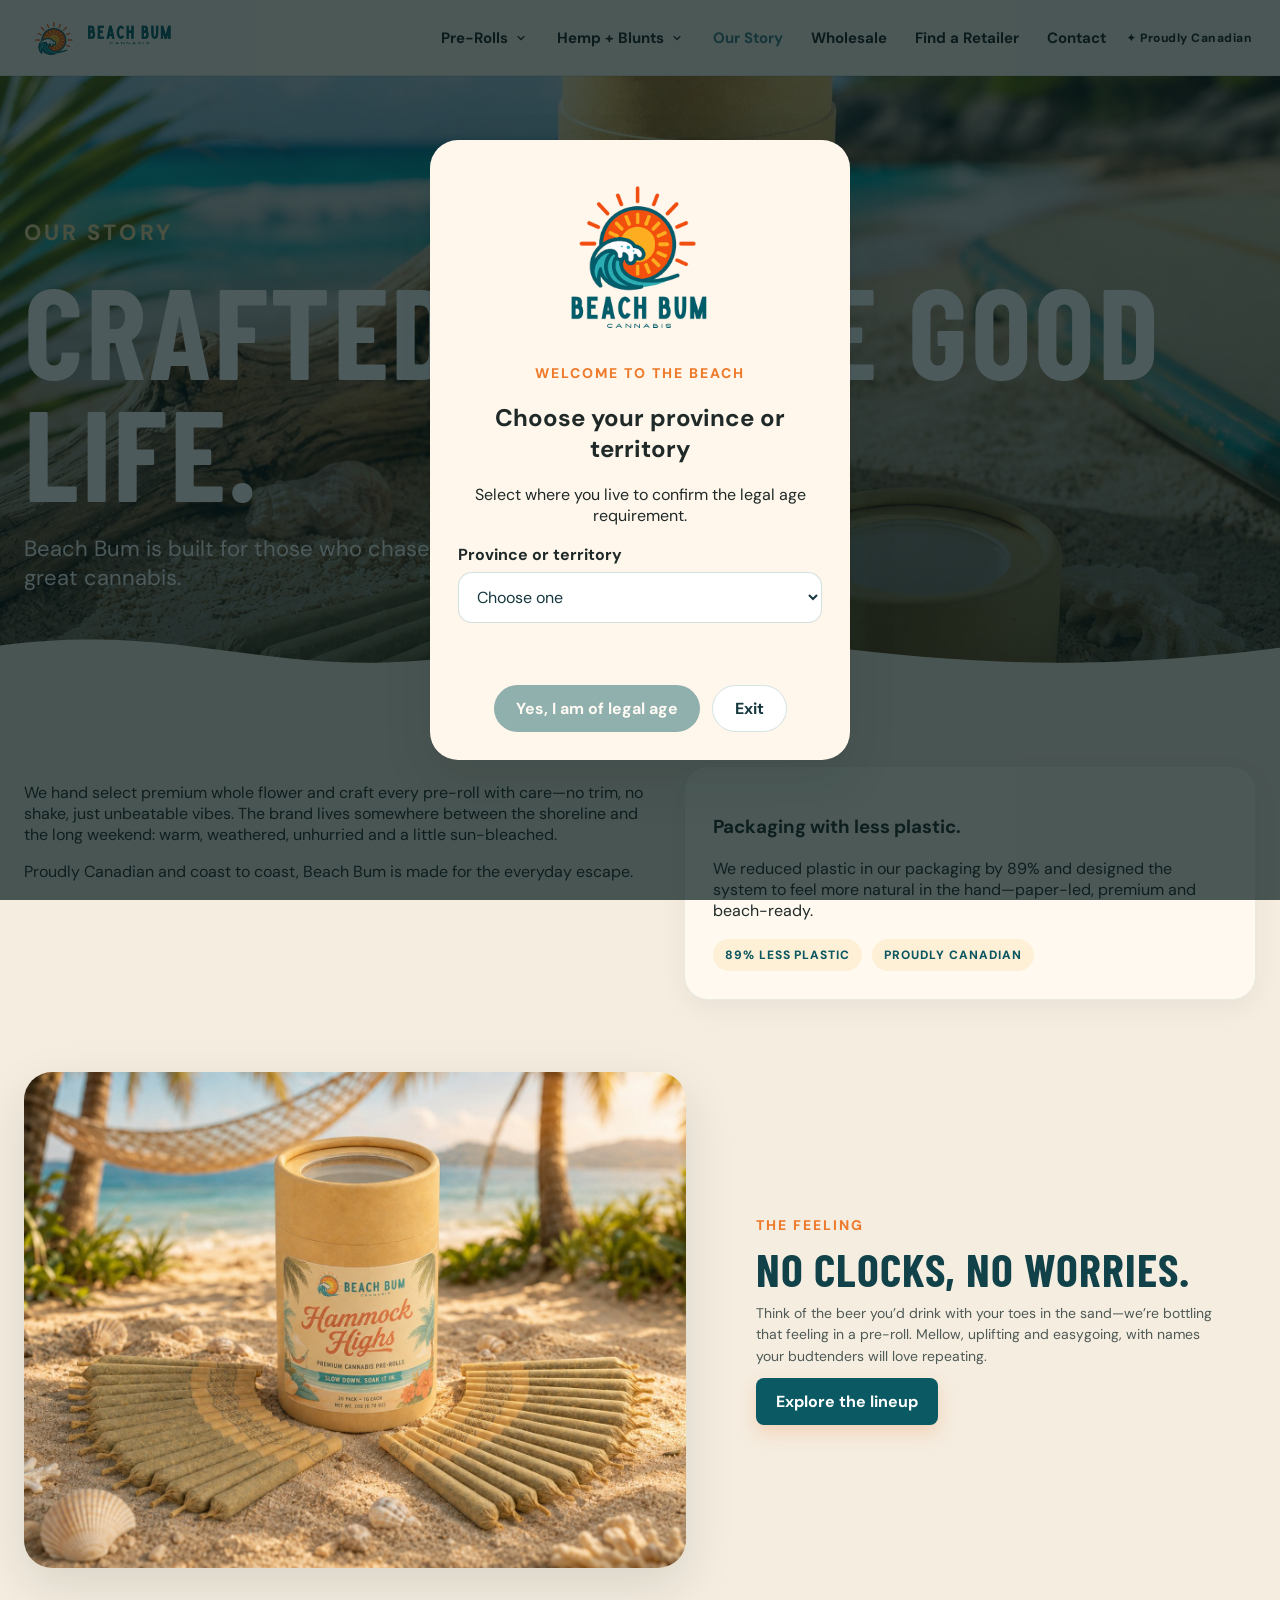
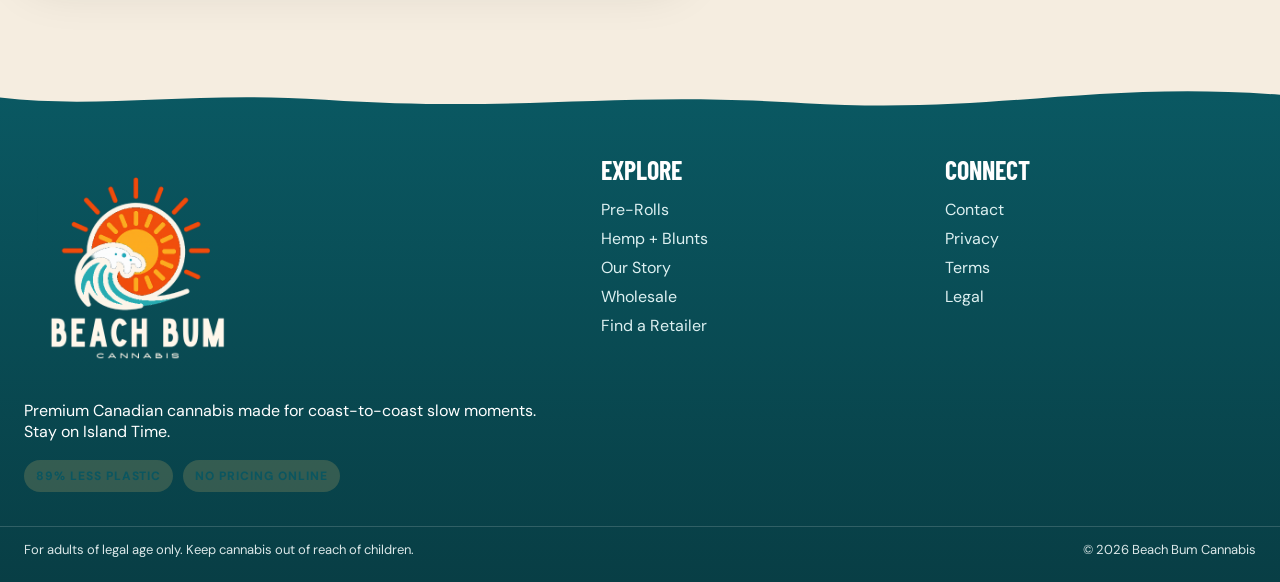
==== commit 81988c58: "Add files via upload" ====
--- a/about.html
+++ b/about.html
@@ -14,6 +14,6 @@
   </div>
 </div><header class="site-header"><a class="brand" href="index.html" aria-label="Beach Bum Cannabis home"><img src="assets/images/logo-horizontal.png" alt="Beach Bum Cannabis"></a><nav id="site-nav"><div class="nav-item"><a href="products.html">Pre-Rolls</a><button class="nav-caret" type="button" aria-label="Show pre-roll categories" aria-expanded="false"><svg viewBox="0 0 24 24" fill="none" stroke="currentColor" stroke-width="2.6" stroke-linecap="round" aria-hidden="true"><path d="M6 9l6 6 6-6"/></svg></button><div class="subnav"><a href="products.html">All Pre-Rolls</a><a href="products.html?filter=sativa">Sativa</a><a href="products.html?filter=indica">Indica</a><a href="products.html?filter=hybrid">Hybrid</a></div></div><div class="nav-item"><a href="formats.html">Hemp + Blunts</a><button class="nav-caret" type="button" aria-label="Show format types" aria-expanded="false"><svg viewBox="0 0 24 24" fill="none" stroke="currentColor" stroke-width="2.6" stroke-linecap="round" aria-hidden="true"><path d="M6 9l6 6 6-6"/></svg></button><div class="subnav"><a href="formats.html#hemp-paper">Hemp Paper<small>Slow, even burn</small></a><a href="formats.html#wood-tip">Blunts &amp; Wood-Tipped<small>2 g formats</small></a></div></div><a href="about.html" class="active">Our Story</a><a href="wholesale.html">Wholesale</a><a href="retailers.html">Find a Retailer</a><a href="contact.html">Contact</a></nav><span class="header-proud">✦ Proudly Canadian</span><button class="menu" aria-label="Open menu" aria-expanded="false">Menu</button></header><main>
 <section class="page-hero story-hero wave-top"><div class="page-hero-bg about"></div><div class="page-hero-copy"><p class="eyebrow">Our Story</p><h1>CRAFTED FOR THE GOOD LIFE.</h1><p>Beach Bum is built for those who chase sunsets, good times and great cannabis.</p></div></section>
-<section class="section story-columns reveal"><div><p>We hand select premium whole flower and craft every pre-roll with care—no trim, no shake, just unbeatable vibes. The brand lives somewhere between the shoreline and the long weekend: warm, weathered, unhurried and a little sun-bleached.</p><p>Proudly Canadian and coast to coast, Beach Bum is made for the everyday escape.</p></div><div class="soft-card"><h3>Packaging with less plastic.</h3><p>We reduced plastic in our packaging by 83% and designed the system to feel more natural in the hand—paper-led, premium and beach-ready.</p><div class="mini-badges"><span class="mini-badge">83% less plastic</span><span class="mini-badge">Proudly Canadian</span></div></div></section>
+<section class="section story-columns reveal"><div><p>We hand select premium whole flower and craft every pre-roll with care—no trim, no shake, just unbeatable vibes. The brand lives somewhere between the shoreline and the long weekend: warm, weathered, unhurried and a little sun-bleached.</p><p>Proudly Canadian and coast to coast, Beach Bum is made for the everyday escape.</p></div><div class="soft-card"><h3>Packaging with less plastic.</h3><p>We reduced plastic in our packaging by 89% and designed the system to feel more natural in the hand—paper-led, premium and beach-ready.</p><div class="mini-badges"><span class="mini-badge">89% less plastic</span><span class="mini-badge">Proudly Canadian</span></div></div></section>
 <section class="story-split reveal"><div class="story-image"><img src="assets/images/hammock-highs.jpg" alt="Beach Bum van"></div><div class="story-copy"><p class="eyebrow orange">The feeling</p><h2>No clocks, no worries.</h2><p>Think of the beer you’d drink with your toes in the sand—we’re bottling that feeling in a pre-roll. Mellow, uplifting and easygoing, with names your budtenders will love repeating.</p><a class="button dark" href="products.html">Explore the lineup</a></div></section>
-</main><footer><div class="footer-wave"></div><div class="footer-inner"><div class="footer-brand"><img src="assets/images/logo-light.png" alt="Beach Bum Cannabis"><p>Premium Canadian cannabis made for coast-to-coast slow moments. Stay on Island Time.</p><div class="mini-badges"><span class="mini-badge">83% less plastic</span><span class="mini-badge">No pricing online</span></div></div><div><h4>Explore</h4><a href="products.html">Pre-Rolls</a><a href="formats.html">Hemp + Blunts</a><a href="about.html">Our Story</a><a href="wholesale.html">Wholesale</a><a href="retailers.html">Find a Retailer</a></div><div><h4>Connect</h4><a href="contact.html">Contact</a><a href="privacy.html">Privacy</a><a href="terms.html">Terms</a><a href="legal.html">Legal</a></div></div><div class="legal"><span>For adults of legal age only. Keep cannabis out of reach of children.</span><span>© 2026 Beach Bum Cannabis</span></div></footer></body></html>+</main><footer><div class="footer-wave"></div><div class="footer-inner"><div class="footer-brand"><img src="assets/images/logo-light.png" alt="Beach Bum Cannabis"><p>Premium Canadian cannabis made for coast-to-coast slow moments. Stay on Island Time.</p><div class="mini-badges"><span class="mini-badge">89% less plastic</span><span class="mini-badge">No pricing online</span></div></div><div><h4>Explore</h4><a href="products.html">Pre-Rolls</a><a href="formats.html">Hemp + Blunts</a><a href="about.html">Our Story</a><a href="wholesale.html">Wholesale</a><a href="retailers.html">Find a Retailer</a></div><div><h4>Connect</h4><a href="contact.html">Contact</a><a href="privacy.html">Privacy</a><a href="terms.html">Terms</a><a href="legal.html">Legal</a></div></div><div class="legal"><span>For adults of legal age only. Keep cannabis out of reach of children.</span><span>© 2026 Beach Bum Cannabis</span></div></footer></body></html>
--- a/assets/styles.css
+++ b/assets/styles.css
@@ -1,18 +1,18 @@
 
 :root{--sand:#E6D9BF;--bone:#F2E8D5;--sea:#5F9EA6;--deep:#3D7B85;--teal:#0B5660;--ink:#2B2A26;--orange:#E0894A;--gold:#F6C86A;--white:#fff;--shadow:0 18px 50px rgba(20,31,28,.12);--radius:24px;--max:1200px}
 *{box-sizing:border-box}html{scroll-behavior:smooth}body{margin:0;font-family:'DM Sans',system-ui,sans-serif;color:var(--ink);background:linear-gradient(180deg,#f8f4eb 0,#f2ebde 100%)}img{max-width:100%;display:block}a{text-decoration:none;color:inherit}button{font:inherit;cursor:pointer}
-.topbar{background:#f3bd45;color:#214047;font-size:12px;padding:9px 18px;display:flex;justify-content:center;gap:8px;font-weight:700;letter-spacing:.06em;text-transform:uppercase}.topbar-right{margin-left:auto;opacity:.9}.site-header{position:sticky;top:0;z-index:30;background:rgba(255,251,242,.92);backdrop-filter:blur(10px);display:flex;align-items:center;justify-content:space-between;padding:16px 26px;border-bottom:1px solid rgba(61,123,133,.12)}.brand img{width:210px}.site-header nav{display:flex;gap:28px;align-items:center}.site-header nav a{font-weight:600;font-size:15px;color:#143840}.site-header nav a.active,.site-header nav a:hover{color:var(--deep)}.menu{display:none;border:1px solid rgba(61,123,133,.18);background:#fff;padding:10px 14px;border-radius:999px}.button{display:inline-flex;align-items:center;justify-content:center;gap:8px;padding:14px 24px;border-radius:14px;background:linear-gradient(180deg,#f2a152,#de7e38);color:#fff;font-weight:700;box-shadow:0 10px 24px rgba(224,137,74,.28)}.button.dark{background:linear-gradient(180deg,#0b6873,#094b52)}.button.alt{background:rgba(255,248,237,.92);color:var(--teal);box-shadow:none}.button.ghost-light{background:rgba(255,250,240,.86);color:#17383f}.button.ghost-dark{background:transparent;border:1px solid rgba(11,86,96,.25);color:var(--teal);box-shadow:none}.section,.catalog-wrap{max-width:var(--max);margin:0 auto;padding:72px 24px}.section-header{display:flex;flex-direction:column;gap:8px;margin-bottom:28px}.section-header.center{text-align:center;align-items:center}.section h2,.catalog-title,.product-info h1,.page-hero h1,.hero h1,.story-copy h2,.format-panel h3,.retailer-cta h2{font-family:'Barlow Condensed',sans-serif;letter-spacing:.02em;line-height:.95;text-transform:uppercase}.hero{position:relative;min-height:760px;overflow:hidden}.hero-media,.hero-media img,.hero-media video{position:absolute;inset:0;width:100%;height:100%;object-fit:cover}.hero-media::after{content:"";position:absolute;inset:0;background:linear-gradient(90deg,rgba(13,23,24,.70) 0%,rgba(13,23,24,.36) 35%,rgba(13,23,24,.08) 66%,rgba(13,23,24,.05) 100%)}.wave-motion{position:absolute;inset:auto 0 0;height:45%;background:radial-gradient(ellipse at 20% 15%,rgba(255,255,255,.18) 0,rgba(255,255,255,0) 55%),linear-gradient(180deg,rgba(255,255,255,0) 0,rgba(82,163,173,.22) 100%);mix-blend-mode:screen;opacity:.65;animation:seaShift 12s ease-in-out infinite alternate}@keyframes seaShift{0%{transform:translateX(-2%) translateY(0)}100%{transform:translateX(2%) translateY(8px)}}.hero-overlay{position:absolute;inset:0;background:radial-gradient(circle at 84% 23%,rgba(246,200,106,.28),transparent 22%)}.hero-content{position:relative;z-index:2;max-width:var(--max);margin:0 auto;padding:140px 24px 160px;color:#fff}.eyebrow{color:#f6dd9d;text-transform:uppercase;font-weight:800;font-size:14px;letter-spacing:.14em}.eyebrow.orange{color:var(--orange)}.hero h1{font-size:clamp(68px,12vw,140px);margin:14px 0 6px}.hero h1 span{font-family:'Caveat',cursive;text-transform:none;color:#ffd37a;font-size:.72em;display:inline-block;margin-top:8px}.hero-sub{font-size:24px;max-width:580px}.hero-actions,.cta-buttons{display:flex;gap:14px;flex-wrap:wrap;margin-top:28px}.hero-script{font-family:'Caveat',cursive;font-size:42px;color:#fff8ea;margin-top:38px}.wave-divider{position:absolute;left:0;right:0;bottom:-1px;height:120px;background:var(--bone);-webkit-mask-image:url("data:image/svg+xml,%3Csvg%20xmlns%3D%27http%3A%2F%2Fwww.w3.org%2F2000%2Fsvg%27%20viewBox%3D%270%200%201440%20120%27%20preserveAspectRatio%3D%27none%27%3E%3Cpath%20d%3D%27M0%2C69%20C127%2C40%20182%2C80%20304%2C74%20C405%2C69%20491%2C36%20611%2C52%20C703%2C64%20788%2C101%20896%2C89%20C986%2C79%201026%2C58%201120%2C52%20C1271%2C42%201338%2C74%201440%2C83%20L1440%2C120%20L0%2C120%20Z%27%20fill%3D%27%23fff%27%2F%3E%3C%2Fsvg%3E");mask-image:url("data:image/svg+xml,%3Csvg%20xmlns%3D%27http%3A%2F%2Fwww.w3.org%2F2000%2Fsvg%27%20viewBox%3D%270%200%201440%20120%27%20preserveAspectRatio%3D%27none%27%3E%3Cpath%20d%3D%27M0%2C69%20C127%2C40%20182%2C80%20304%2C74%20C405%2C69%20491%2C36%20611%2C52%20C703%2C64%20788%2C101%20896%2C89%20C986%2C79%201026%2C58%201120%2C52%20C1271%2C42%201338%2C74%201440%2C83%20L1440%2C120%20L0%2C120%20Z%27%20fill%3D%27%23fff%27%2F%3E%3C%2Fsvg%3E");-webkit-mask-size:100% 100%;mask-size:100% 100%;-webkit-mask-repeat:no-repeat;mask-repeat:no-repeat}.sticker-badge{position:absolute;display:grid;place-items:center;width:118px;height:118px;border-radius:50%;background:radial-gradient(circle at 30% 30%,#4fa7b1 0,#2d7f8b 72%);color:#fbf7ef;border:4px solid rgba(255,240,214,.65);box-shadow:var(--shadow);text-align:center;rotate:-5deg}.sticker-badge strong{font-size:44px;line-height:.85;font-family:'Barlow Condensed',sans-serif}.sticker-badge span{font-size:20px;font-family:'Caveat',cursive}.hero-badge{right:32px;bottom:132px}.sticker-badge.small{right:24px;bottom:24px;scale:.88}.sticker-badge.side{position:static;margin-top:18px;scale:.82}
+.topbar{background:#f3bd45;color:#214047;font-size:12px;padding:9px 18px;display:flex;justify-content:center;gap:8px;font-weight:700;letter-spacing:.06em;text-transform:uppercase}.topbar-right{margin-left:auto;opacity:.9}.site-header{position:sticky;top:0;z-index:30;background:rgba(255,251,242,.92);backdrop-filter:blur(10px);display:flex;align-items:center;justify-content:space-between;padding:16px 26px;border-bottom:1px solid rgba(61,123,133,.12)}.brand img{width:210px}.site-header nav{display:flex;gap:28px;align-items:center}.site-header nav a{font-weight:600;font-size:15px;color:#143840}.site-header nav a.active,.site-header nav a:hover{color:var(--deep)}.menu{display:none;border:1px solid rgba(61,123,133,.18);background:#fff;padding:10px 14px;border-radius:999px}.button{display:inline-flex;align-items:center;justify-content:center;gap:8px;padding:14px 24px;border-radius:14px;background:linear-gradient(180deg,#f2a152,#de7e38);color:#fff;font-weight:700;box-shadow:0 10px 24px rgba(224,137,74,.28)}.button.dark{background:linear-gradient(180deg,#0b6873,#094b52)}.button.alt{background:rgba(255,248,237,.92);color:var(--teal);box-shadow:none}.button.ghost-light{background:rgba(255,250,240,.86);color:#17383f}.button.ghost-dark{background:transparent;border:1px solid rgba(11,86,96,.25);color:var(--teal);box-shadow:none}.section,.catalog-wrap{max-width:var(--max);margin:0 auto;padding:72px 24px}.section-header{display:flex;flex-direction:column;gap:8px;margin-bottom:28px}.section-header.center{text-align:center;align-items:center}.section h2,.catalog-title,.product-info h1,.page-hero h1,.hero h1,.story-copy h2,.format-panel h3,.retailer-cta h2{font-family:'Barlow Condensed',sans-serif;letter-spacing:.02em;line-height:.95;text-transform:uppercase}.hero{position:relative;min-height:760px;overflow:hidden}.hero-media,.hero-media img,.hero-media video{position:absolute;inset:0;width:100%;height:100%;object-fit:cover}.hero-media::after{content:"";position:absolute;inset:0;background:linear-gradient(90deg,rgba(13,23,24,.70) 0%,rgba(13,23,24,.36) 35%,rgba(13,23,24,.08) 66%,rgba(13,23,24,.05) 100%)}.wave-motion{position:absolute;inset:auto 0 0;height:45%;background:radial-gradient(ellipse at 20% 15%,rgba(255,255,255,.18) 0,rgba(255,255,255,0) 55%),linear-gradient(180deg,rgba(255,255,255,0) 0,rgba(82,163,173,.22) 100%);mix-blend-mode:screen;opacity:.65;animation:seaShift 12s ease-in-out infinite alternate}@keyframes seaShift{0%{transform:translateX(-2%) translateY(0)}100%{transform:translateX(2%) translateY(8px)}}.hero-overlay{position:absolute;inset:0;background:radial-gradient(circle at 84% 23%,rgba(246,200,106,.28),transparent 22%)}.hero-content{position:relative;z-index:2;max-width:var(--max);margin:0 auto;padding:140px 24px 160px;color:#fff}.eyebrow{color:#f6dd9d;text-transform:uppercase;font-weight:800;font-size:14px;letter-spacing:.14em}.eyebrow.orange{color:var(--orange)}.hero h1{font-size:clamp(68px,12vw,140px);margin:14px 0 6px}.hero h1 span{font-family:'Caveat',cursive;text-transform:none;color:#ffd37a;font-size:.72em;display:inline-block;margin-top:8px}.hero-sub{font-size:24px;max-width:580px}.hero-actions,.cta-buttons{display:flex;gap:14px;flex-wrap:wrap;margin-top:28px}.hero-script{font-family:'Caveat',cursive;font-size:42px;color:#fff8ea;margin-top:38px}.wave-divider{position:absolute;left:0;right:0;bottom:-1px;height:120px;background:var(--bone);clip-path:path('M0,69 C127,40 182,80 304,74 C405,69 491,36 611,52 C703,64 788,101 896,89 C986,79 1026,58 1120,52 C1271,42 1338,74 1440,83 L1440,120 L0,120 Z')}.sticker-badge{position:absolute;display:grid;place-items:center;width:118px;height:118px;border-radius:50%;background:radial-gradient(circle at 30% 30%,#4fa7b1 0,#2d7f8b 72%);color:#fbf7ef;border:4px solid rgba(255,240,214,.65);box-shadow:var(--shadow);text-align:center;rotate:-5deg}.sticker-badge strong{font-size:44px;line-height:.85;font-family:'Barlow Condensed',sans-serif}.sticker-badge span{font-size:20px;font-family:'Caveat',cursive}.hero-badge{right:32px;bottom:132px}.sticker-badge.small{right:24px;bottom:24px;scale:.88}.sticker-badge.side{position:static;margin-top:18px;scale:.82}
 .marquee{overflow:hidden;background:linear-gradient(180deg,#135f68,#094952);color:#fff;padding:12px 0}.marquee div{white-space:nowrap;display:inline-block;padding-left:100%;animation:marquee 28s linear infinite;font-weight:800;letter-spacing:.08em;text-transform:uppercase;font-size:13px}@keyframes marquee{to{transform:translateX(-100%)}}
 .intro{text-align:center}.intro h2,.catalog-title,.retailer-cta h2,.section h2{font-size:clamp(44px,5vw,74px);margin:0;color:#114149}.intro p{max-width:760px;margin:18px auto 0;font-size:18px;color:#4e5b57}
 .showcase-grid,.product-grid{max-width:var(--max);margin:0 auto;padding:0 24px;display:grid;grid-template-columns:repeat(3,1fr);gap:22px}.showcase-grid.six-up{grid-template-columns:repeat(6,1fr)}.product-card{background:#fff8ef;border:1px solid rgba(61,123,133,.12);border-radius:20px;overflow:hidden;box-shadow:0 6px 28px rgba(31,48,50,.06);transition:transform .35s ease, box-shadow .35s ease}.product-card:hover{transform:translateY(-6px);box-shadow:var(--shadow)}.card-image{position:relative;aspect-ratio:5/5;overflow:hidden}.card-image img,.coming-card-art{width:100%;height:100%;object-fit:cover;background:linear-gradient(180deg,#8bc4cc,#e8d8ba)}.coming-card-art{display:grid;place-items:center;color:#fff;font-family:'Barlow Condensed',sans-serif;font-size:36px;letter-spacing:.03em;background:linear-gradient(180deg,#5f9ea6 0,#e6d9bf 100%)}.status-chip{position:absolute;top:12px;right:12px;background:rgba(255,250,240,.94);color:#295760;border-radius:999px;padding:8px 12px;font-size:11px;font-weight:800;text-transform:uppercase;letter-spacing:.08em}.status-chip.coming-soon{background:rgba(43,42,38,.82);color:#fff}.card-copy{padding:14px 16px 18px;display:grid;gap:8px}.type{display:inline-flex;border-radius:999px;background:#edf7f8;color:#295760;padding:5px 9px;font-size:11px;font-weight:800;text-transform:uppercase;letter-spacing:.08em}.type.sativa{background:#fff3db;color:#9c5a13}.type.indica{background:#eef0f7;color:#575981}.type.hybrid{background:#eaf3ef;color:#3d7252}.card-copy h3{margin:0;font-family:'Barlow Condensed',sans-serif;font-size:36px;line-height:.9;text-transform:uppercase;color:#104048}.card-copy p{margin:0;color:#56635f}.card-copy small{color:#7a827b}.text-link{color:var(--deep);font-weight:800}
-.center-cta{text-align:center;padding:30px 24px 10px}.formats-overview .format-grid{display:grid;grid-template-columns:repeat(2,1fr);gap:24px}.format-panel,.feature-banner{position:relative;min-height:310px;border-radius:28px;overflow:hidden;display:flex;align-items:end;padding:28px;box-shadow:var(--shadow)}.format-panel::before,.feature-banner::before,.page-hero-bg::before{content:"";position:absolute;inset:0;background-size:cover;background-position:center;z-index:0;animation:drift 12s ease-in-out infinite alternate}@keyframes drift{from{transform:scale(1.02) translateX(-1%)}to{transform:scale(1.08) translateX(1%)}}.format-panel::after,.feature-banner::after,.page-hero-bg::after{content:"";position:absolute;inset:0;background:linear-gradient(180deg,rgba(0,0,0,.08),rgba(0,0,0,.56));z-index:0}.format-panel .panel-copy,.feature-banner>div,.page-hero-copy{position:relative;z-index:1;color:#fff}.format-panel.water::before{background-image:url('images/format-hemp.jpg')}.format-panel.sunset::before{background-image:url('images/format-blunt.jpg')}.feature-banner.sea::before{background-image:url('images/format-hemp.jpg')}.feature-banner.ember::before{background-image:url('images/format-blunt.jpg')}.format-panel h3,.feature-banner h3{font-size:56px;margin:0 0 8px}.format-panel p,.feature-banner p{max-width:430px}
+.center-cta{text-align:center;padding:30px 24px 10px}.formats-overview .format-grid{display:grid;grid-template-columns:repeat(2,1fr);gap:24px}.format-panel,.feature-banner{position:relative;min-height:310px;border-radius:28px;overflow:hidden;display:flex;align-items:end;padding:28px;box-shadow:var(--shadow)}.format-panel::before,.feature-banner::before,.page-hero-bg::before{content:"";position:absolute;inset:0;background-size:cover;background-position:center;z-index:0;animation:drift 12s ease-in-out infinite alternate}@keyframes drift{from{transform:scale(1.02) translateX(-1%)}to{transform:scale(1.08) translateX(1%)}}.format-panel::after,.feature-banner::after,.page-hero-bg::after{content:"";position:absolute;inset:0;background:linear-gradient(180deg,rgba(0,0,0,.08),rgba(0,0,0,.56));z-index:0}.format-panel .panel-copy,.feature-banner>div,.page-hero-copy{position:relative;z-index:1;color:#fff}.format-panel.water::before{background-image:url('images/wave-riders.jpg')}.format-panel.sunset::before{background-image:url('images/swordfish.jpg')}.feature-banner.sea::before{background-image:url('images/wave-riders.jpg')}.feature-banner.ember::before{background-image:url('images/swordfish.jpg')}.format-panel h3,.feature-banner h3{font-size:56px;margin:0 0 8px}.format-panel p,.feature-banner p{max-width:430px}
 .availability-strip{margin:64px auto 0;max-width:100%;padding:34px 24px;background:linear-gradient(180deg,#4e9ca5,#2c7881);color:#fff;display:grid;grid-template-columns:repeat(3,1fr);gap:24px;border-top-left-radius:28px;border-top-right-radius:28px}.availability-strip>div{max-width:var(--max);width:100%;margin:0 auto}.availability-strip h3{font-family:'Barlow Condensed',sans-serif;text-transform:uppercase;letter-spacing:.02em;margin:4px 0;font-size:54px}.availability-strip small{text-transform:uppercase;letter-spacing:.12em;font-weight:800;opacity:.9}.story-split{max-width:var(--max);margin:0 auto;padding:0 24px 70px;display:grid;grid-template-columns:1.1fr .9fr;gap:28px;align-items:center}.story-image img{width:100%;border-radius:28px;box-shadow:var(--shadow)}.story-copy{padding:8px 10px}.story-copy h2{font-size:72px;margin:8px 0;color:#114149}.story-copy p{font-size:18px;color:#4f5a56}.inline-seal{display:inline-block;margin:10px 0 20px;padding:10px 16px;border:1px solid rgba(11,86,96,.15);border-radius:999px;color:#0b5660;background:#fffbf4;font-weight:700}
 .retailer-cta{max-width:var(--max);margin:0 auto 54px;padding:0 24px 30px;display:flex;justify-content:space-between;align-items:end;gap:30px}.retailer-cta h2{font-size:62px;margin:6px 0;color:#104048}.retailer-cta p{font-size:18px}
-.page-hero{position:relative;min-height:320px;padding:120px 24px 80px;overflow:hidden}.page-hero-copy{position:relative;z-index:1;max-width:var(--max);margin:0 auto;color:#fff}.page-hero h1{font-size:clamp(70px,11vw,128px);margin:0}.page-hero p{font-size:22px;max-width:680px}.page-hero-bg{position:absolute;inset:0;background:linear-gradient(180deg,#336f78,#0f4b53)}.page-hero-bg::before{background-image:url('images/hero-sunset.jpg')}.page-hero-bg.about::before{background-image:url('images/about-beach.jpg')}.page-hero-bg.contact::before{background-image:url('images/contact-sunset.jpg')}.wave-top::after{content:"";position:absolute;left:0;right:0;bottom:-1px;height:76px;background:var(--bone);-webkit-mask-image:url("data:image/svg+xml,%3Csvg%20xmlns%3D%27http%3A%2F%2Fwww.w3.org%2F2000%2Fsvg%27%20viewBox%3D%270%200%201440%2076%27%20preserveAspectRatio%3D%27none%27%3E%3Cpath%20d%3D%27M0%2C34%20C193%2C0%20248%2C77%20444%2C61%20C577%2C50%20613%2C10%20817%2C24%20C1033%2C38%201112%2C78%201440%2C46%20L1440%2C76%20L0%2C76%20Z%27%20fill%3D%27%23fff%27%2F%3E%3C%2Fsvg%3E");mask-image:url("data:image/svg+xml,%3Csvg%20xmlns%3D%27http%3A%2F%2Fwww.w3.org%2F2000%2Fsvg%27%20viewBox%3D%270%200%201440%2076%27%20preserveAspectRatio%3D%27none%27%3E%3Cpath%20d%3D%27M0%2C34%20C193%2C0%20248%2C77%20444%2C61%20C577%2C50%20613%2C10%20817%2C24%20C1033%2C38%201112%2C78%201440%2C46%20L1440%2C76%20L0%2C76%20Z%27%20fill%3D%27%23fff%27%2F%3E%3C%2Fsvg%3E");-webkit-mask-size:100% 100%;mask-size:100% 100%;-webkit-mask-repeat:no-repeat;mask-repeat:no-repeat}
+.page-hero{position:relative;min-height:320px;padding:120px 24px 80px;overflow:hidden}.page-hero-copy{position:relative;z-index:1;max-width:var(--max);margin:0 auto;color:#fff}.page-hero h1{font-size:clamp(70px,11vw,128px);margin:0}.page-hero p{font-size:22px;max-width:680px}.page-hero-bg{position:absolute;inset:0;background:linear-gradient(180deg,#336f78,#0f4b53)}.page-hero-bg::before{background-image:url('images/hero-sunset.jpg')}.page-hero-bg.about::before{background-image:url('images/about-beach.jpg')}.page-hero-bg.contact::before{background-image:url('images/contact-sunset.jpg')}.wave-top::after{content:"";position:absolute;left:0;right:0;bottom:-1px;height:76px;background:var(--bone);clip-path:path('M0,34 C193,0 248,77 444,61 C577,50 613,10 817,24 C1033,38 1112,78 1440,46 L1440,76 L0,76 Z')}
 .filter-toolbar{max-width:var(--max);margin:0 auto 24px;padding:18px 24px 0}.filters{display:flex;flex-wrap:wrap;gap:10px}.filters button{border:1px solid rgba(11,86,96,.16);background:#fff8ef;padding:11px 16px;border-radius:999px;font-weight:700;color:#2c4d51}.filters button.active{background:#0b5660;color:#fff}.catalog-title{text-align:center;font-size:56px;color:#114149;margin:22px auto 30px}.feature-banner-grid{display:grid;grid-template-columns:repeat(2,1fr);gap:22px}.coming-grid .product-card{opacity:.96}
 .product-detail{display:grid;grid-template-columns:1.05fr .95fr;gap:44px;align-items:start}.gallery-shell{border-radius:28px;overflow:hidden;background:#fff6ea;box-shadow:var(--shadow)}.gallery-shell img{width:100%;height:auto}.back{display:inline-block;margin-bottom:10px;color:#0b5660;font-weight:700}.status-line{display:block;color:#295760;font-weight:700;margin-bottom:12px}.product-info h1{font-size:74px;margin:6px 0 4px;color:#114149}.pack{font-size:30px;font-family:'Barlow Condensed',sans-serif;color:#49615f;margin:0 0 16px}.lead{font-size:20px;line-height:1.6;color:#4b5755}.fact-grid{display:grid;grid-template-columns:repeat(2,1fr);gap:14px;margin:28px 0}.fact-grid>div{background:#fff9ef;border:1px solid rgba(11,86,96,.1);padding:18px;border-radius:18px}.fact-grid strong{display:block;color:#114149}.fact-grid span{color:#59625e}.retailer-box,.soft-card,.province-card,.icon-card,.contact-panel,.legal-page,.site-form{background:#fff9ef;border:1px solid rgba(11,86,96,.09);border-radius:24px;box-shadow:0 8px 26px rgba(31,48,50,.06)}.retailer-box{padding:24px;margin-top:20px}.related .compact{padding:0}.split-format,.story-columns,.contact-split,.contact-grid,.province-grid,.icon-facts{display:grid;gap:24px}.split-format{grid-template-columns:1fr 1fr;align-items:start}.split-format.reverse .panel-copy{order:2}.format-listing{display:grid;gap:14px}.format-item{padding:22px;background:#fff9ef;border-radius:22px;border:1px solid rgba(11,86,96,.09)}.format-item h3{margin:10px 0 6px;font-family:'Barlow Condensed',sans-serif;font-size:42px;text-transform:uppercase;color:#114149}.story-columns{grid-template-columns:1fr .9fr;align-items:start}.soft-card{padding:28px}.icon-facts{grid-template-columns:repeat(4,1fr)}.icon-card{padding:24px}.icon-card h3{margin:0 0 8px;font-family:'Barlow Condensed',sans-serif;font-size:38px;color:#114149}.contact-split{grid-template-columns:.8fr 1fr;align-items:center}.province-grid{grid-template-columns:repeat(3,1fr)}.province-card{padding:28px}.province-card h2{font-family:'Barlow Condensed',sans-serif;font-size:56px;color:#114149;margin:0 0 8px}.contact-grid{grid-template-columns:1fr .9fr}.site-form{display:grid;gap:14px;padding:24px}.site-form input,.site-form textarea{width:100%;padding:14px 15px;border:1px solid rgba(11,86,96,.16);background:#fff;border-radius:14px;font:inherit}.site-form textarea{min-height:140px;resize:vertical}.contact-panel{padding:24px}.contact-list{list-style:none;padding:0;margin:0;display:grid;gap:16px}.contact-list li{display:grid;gap:2px}
 .mini-badges{display:flex;gap:10px;flex-wrap:wrap;margin-top:18px}.mini-badge{display:inline-flex;padding:8px 12px;border-radius:999px;background:rgba(246,200,106,.18);color:#0b5660;font-weight:800;font-size:12px;text-transform:uppercase;letter-spacing:.08em}
-footer{margin-top:40px;background:linear-gradient(180deg,#0a5963,#083e45);color:#fff;position:relative}.footer-wave{height:40px;background:var(--bone);-webkit-mask-image:url("data:image/svg+xml,%3Csvg%20xmlns%3D%27http%3A%2F%2Fwww.w3.org%2F2000%2Fsvg%27%20viewBox%3D%270%200%201440%2040%27%20preserveAspectRatio%3D%27none%27%3E%3Cpath%20d%3D%27M0%2C30%20C149%2C8%20250%2C55%20435%2C42%20C564%2C33%20661%2C10%20799%2C22%20C915%2C33%201029%2C57%201175%2C41%20C1296%2C28%201360%2C14%201440%2C24%20L1440%2C0%20L0%2C0%20Z%27%20fill%3D%27%23fff%27%2F%3E%3C%2Fsvg%3E");mask-image:url("data:image/svg+xml,%3Csvg%20xmlns%3D%27http%3A%2F%2Fwww.w3.org%2F2000%2Fsvg%27%20viewBox%3D%270%200%201440%2040%27%20preserveAspectRatio%3D%27none%27%3E%3Cpath%20d%3D%27M0%2C30%20C149%2C8%20250%2C55%20435%2C42%20C564%2C33%20661%2C10%20799%2C22%20C915%2C33%201029%2C57%201175%2C41%20C1296%2C28%201360%2C14%201440%2C24%20L1440%2C0%20L0%2C0%20Z%27%20fill%3D%27%23fff%27%2F%3E%3C%2Fsvg%3E");-webkit-mask-size:100% 100%;mask-size:100% 100%;-webkit-mask-repeat:no-repeat;mask-repeat:no-repeat}.footer-inner{max-width:var(--max);margin:0 auto;padding:34px 24px;display:grid;grid-template-columns:1.4fr .8fr .8fr;gap:32px}.footer-brand img{width:230px;margin-bottom:14px}footer h4{margin:0 0 10px;font-family:'Barlow Condensed',sans-serif;font-size:26px;text-transform:uppercase}footer a{display:block;color:#ddf0f1;padding:4px 0}.legal{border-top:1px solid rgba(255,255,255,.16);padding:14px 24px 24px;max-width:var(--max);margin:0 auto;display:flex;justify-content:space-between;gap:16px;font-size:13px;color:#dce8e9}
+footer{margin-top:40px;background:linear-gradient(180deg,#0a5963,#083e45);color:#fff;position:relative}.footer-wave{height:40px;background:var(--bone);clip-path:path('M0,30 C149,8 250,55 435,42 C564,33 661,10 799,22 C915,33 1029,57 1175,41 C1296,28 1360,14 1440,24 L1440,0 L0,0 Z')}.footer-inner{max-width:var(--max);margin:0 auto;padding:34px 24px;display:grid;grid-template-columns:1.4fr .8fr .8fr;gap:32px}.footer-brand img{width:230px;margin-bottom:14px}footer h4{margin:0 0 10px;font-family:'Barlow Condensed',sans-serif;font-size:26px;text-transform:uppercase}footer a{display:block;color:#ddf0f1;padding:4px 0}.legal{border-top:1px solid rgba(255,255,255,.16);padding:14px 24px 24px;max-width:var(--max);margin:0 auto;display:flex;justify-content:space-between;gap:16px;font-size:13px;color:#dce8e9}
 .reveal{opacity:0;transform:translateY(26px);transition:opacity .8s cubic-bezier(.22,1,.36,1), transform .8s cubic-bezier(.22,1,.36,1)}.reveal.in{opacity:1;transform:none}
 .age-gate{position:fixed;inset:0;background:rgba(8,27,29,.72);display:grid;place-items:center;z-index:80;padding:24px}.age-card{max-width:420px;background:#fff7eb;border-radius:28px;padding:28px;box-shadow:var(--shadow);text-align:center}.age-card img{width:180px;margin:0 auto 16px}.age-actions{display:flex;justify-content:center;gap:12px;margin-top:22px}.age-actions button{padding:12px 22px;border:none;border-radius:999px;background:var(--teal);color:#fff;font-weight:700}.age-actions .ghost{background:#fff;color:#15383e;border:1px solid rgba(11,86,96,.16)}
 @media (max-width:1100px){.showcase-grid.six-up{grid-template-columns:repeat(3,1fr)}.icon-facts{grid-template-columns:repeat(2,1fr)}.site-header nav{gap:18px}.hero-badge{bottom:94px}}
@@ -55,22 +55,50 @@
 @media(max-width:1000px){.site-header nav{gap:14px}.header-proud{display:none}}
 @media(max-width:860px){body{padding-top:68px}.site-header{height:68px;min-height:68px;padding:8px 16px!important}.brand{height:50px}.brand img{height:42px!important}.site-header nav{top:68px}.dual-cta{grid-template-columns:1fr}.dual-cta>div+div{border-left:0;border-top:1px solid rgba(255,255,255,.3)}}
 
-/* ===================================================================
-   v7 — mockup fidelity: rule heads, card icons, nav menus,
-        angled province ribbon, seal, CTA band, motion
-   =================================================================== */
-.rule-head{text-align:center;padding:58px 24px 6px}
-.rule-head .rule-line{display:flex;align-items:center;justify-content:center;gap:18px}
-.rule-head .rule-line::before,.rule-head .rule-line::after{
-  content:"";height:2px;width:min(150px,15vw);background:linear-gradient(90deg,transparent,#3d7b85);opacity:.55}
-.rule-head .rule-line::after{background:linear-gradient(90deg,#3d7b85,transparent)}
-.rule-head h2{font-family:'Barlow Condensed',sans-serif;font-weight:800;text-transform:uppercase;
-  font-size:clamp(25px,3.2vw,36px);color:#0b5660;margin:0;letter-spacing:.02em;white-space:nowrap}
-.rule-head p{margin:9px 0 0;color:#5c6b66;font-size:15px}
+body.artboard-page{background:#f5efe3;margin:0;}
+.artboard-wrap{max-width:1055px;margin:0 auto;padding:0 0 28px;}
+.artboard{position:relative;width:100%;aspect-ratio:1055/1491;background:#f5efe3;overflow:hidden;box-shadow:0 12px 40px rgba(27,41,43,.08);}
+.exact-home-image{display:block;width:100%;height:100%;object-fit:contain;}
+.hotspot{position:absolute;border-radius:12px;outline:none;}
+.hotspot:hover,.hotspot:focus-visible{box-shadow:0 0 0 3px rgba(255,255,255,.95),0 0 0 6px rgba(11,86,96,.65);}
 
-.card-copy .picons{display:flex;gap:10px;margin-top:10px;padding-top:9px;
-  border-top:1px solid rgba(61,123,133,.14);color:#5c9aa4}
-.card-copy .picons svg{width:17px;height:17px;display:block}
+.format-visual{background:#fff9ef;border:1px solid rgba(11,86,96,.09);border-radius:24px;box-shadow:0 8px 26px rgba(31,48,50,.06);overflow:hidden;align-self:start}.format-visual img{display:block;width:100%;height:100%;object-fit:cover;min-height:280px}.split-format{grid-template-columns:1fr 1fr 1fr}@media (max-width:860px){.split-format{grid-template-columns:1fr}.split-format.reverse .panel-copy{order:0}}
+/* v10 approved-layout rebuild: real responsive HTML, no screenshot artboards */
+:root{--bone:#F5EDE0;--cream:#F5EDE0;--teal:#0B5963;--teal-dark:#064650;--orange:#EE7A2C;--yellow:#F4C56A;--ink:#1F2928;--max:1200px}
+html,body{background:#F5EDE0}
+body{background:#F5EDE0;color:var(--ink)}
+.site-header{background:rgba(250,246,238,.97);border-bottom:1px solid rgba(31,41,40,.08)}
+.site-header nav a{color:#171C1C;font-weight:700}
+.header-proud{color:#171C1C}
+.button{border-radius:8px;padding:13px 20px;background:#F47A2A;box-shadow:0 8px 18px rgba(238,122,44,.22)}
+.button.dark{background:#0B5963}.button.compact{padding:10px 18px;font-size:13px}.button.ghost-light{background:#F7E8CA;color:#18211F}
+.exact-hero{min-height:620px}
+.exact-hero .hero-media video{object-position:center 48%}
+.exact-hero .hero-media::after{background:linear-gradient(90deg,rgba(11,17,17,.72) 0%,rgba(11,17,17,.48) 34%,rgba(11,17,17,.06) 68%,rgba(11,17,17,.04) 100%)}
+.exact-hero .hero-content{padding:88px 42px 140px;max-width:1200px}
+.exact-hero h1{font-family:'Barlow Condensed',sans-serif;font-size:clamp(72px,8.5vw,122px);line-height:.88;letter-spacing:.01em;margin:0;color:#FFF9EE;text-shadow:0 3px 0 rgba(0,0,0,.08);max-width:520px}
+.hero-tagline{font-family:'Caveat',cursive;color:#F6BE52;font-size:clamp(28px,3vw,43px);margin:18px 0 0}
+.exact-hero .hero-actions{margin-top:22px}.exact-hero .hero-script{margin-top:24px;font-size:34px}
+.hero-badge{right:30px;bottom:76px;width:116px;height:116px;background:#1B7781;border-color:#F2D18E}
+.wave-divider{height:92px;background:#F5EDE0;clip-path:none;-webkit-mask-image:url("data:image/svg+xml,%3Csvg xmlns='http://www.w3.org/2000/svg' viewBox='0 0 1440 120' preserveAspectRatio='none'%3E%3Cpath d='M0 42 C145 74 216 67 342 46 C506 18 614 92 788 70 C957 49 1068 28 1216 50 C1309 64 1375 55 1440 39 L1440 120 L0 120 Z' fill='%23fff'/%3E%3C/svg%3E");mask-image:url("data:image/svg+xml,%3Csvg xmlns='http://www.w3.org/2000/svg' viewBox='0 0 1440 120' preserveAspectRatio='none'%3E%3Cpath d='M0 42 C145 74 216 67 342 46 C506 18 614 92 788 70 C957 49 1068 28 1216 50 C1309 64 1375 55 1440 39 L1440 120 L0 120 Z' fill='%23fff'/%3E%3C/svg%3E");-webkit-mask-size:100% 100%;mask-size:100% 100%;-webkit-mask-repeat:no-repeat;mask-repeat:no-repeat}
+.approved-section{max-width:1200px;margin:0 auto;padding:20px 30px 8px}.approved-section.featured{padding-top:0}
+.rule-title{display:grid;grid-template-columns:1fr auto 1fr;gap:18px;align-items:center;text-align:center;margin:0 auto 20px;max-width:520px}.rule-title>span{height:1px;background:#3E7C84}.rule-title h2{font-family:'Barlow Condensed',sans-serif;text-transform:uppercase;color:#0B5963;font-size:34px;letter-spacing:.04em;line-height:1;margin:0}.rule-title p{font-size:12px;margin:5px 0 0;color:#1f2928}.rule-title.light h2,.rule-title.light p{color:#fff}.rule-title.light>span{background:rgba(255,255,255,.65)}
+.showcase-grid.six-up{padding:0;gap:14px}.showcase-grid.six-up .product-card{border-radius:14px;background:#F7EFE3;box-shadow:0 2px 5px rgba(34,42,40,.08);border-color:#E4D5C3}.showcase-grid.six-up .card-image{aspect-ratio:1/1}.showcase-grid.six-up .card-copy{padding:10px 10px 14px;gap:4px}.showcase-grid.six-up .card-copy h3{font-size:25px;text-align:center}.showcase-grid.six-up .card-copy p,.showcase-grid.six-up .card-copy small,.showcase-grid.six-up .text-link{text-align:center}.showcase-grid.six-up .text-link{display:none}.showcase-grid.six-up .type{justify-self:start;font-size:8px;padding:3px 6px}
+.signature{padding-top:22px}.signature .format-grid{display:grid;grid-template-columns:1fr 1fr;gap:16px}.signature .format-panel{min-height:250px;padding:0;border-radius:18px;position:relative}.signature .format-panel>img{position:absolute;inset:0;width:100%;height:100%;object-fit:cover}.signature .format-panel::before{display:none}.signature .format-panel::after{background:linear-gradient(90deg,rgba(15,25,24,.68),rgba(15,25,24,.15) 72%)}.signature .panel-copy{padding:28px;align-self:stretch;display:flex;flex-direction:column;justify-content:center}.signature .format-panel h3{font-size:46px;line-height:.95}.signature .format-panel p{font-size:14px;line-height:1.45}
+.province-band{position:relative;margin-top:18px;min-height:130px;overflow:hidden;color:#fff;background:#0F6670}.province-band>img{position:absolute;inset:0;width:100%;height:100%;object-fit:cover;opacity:.86;mix-blend-mode:screen}.province-band::after{content:"";position:absolute;inset:0;background:rgba(5,77,86,.72)}.province-grid{position:relative;z-index:1;max-width:1200px;margin:auto;padding:26px 34px;display:grid;grid-template-columns:repeat(3,1fr)}.province-grid article{display:grid;grid-template-columns:auto 1fr;gap:18px;align-items:start;padding:0 30px}.province-grid article+article{border-left:1px solid rgba(255,255,255,.45)}.province-grid small{font-size:11px;text-transform:uppercase;font-weight:700}.province-grid h3{font-family:'Barlow Condensed',sans-serif;text-transform:uppercase;color:#F2BF58;font-size:34px;margin:2px 0}.province-grid p{font-size:13px;line-height:1.35;margin:0}.province-icon{font-size:34px}
+.story-block{display:grid;grid-template-columns:1fr .9fr .22fr;align-items:center;max-width:1200px;margin:auto;padding:0 30px;background:#F5EDE0}.story-photo{align-self:stretch}.story-photo img{width:100%;height:100%;object-fit:cover;min-height:245px}.story-copy{padding:34px 42px}.script-orange{font-family:'Caveat',cursive;color:#EF7E2D;font-size:25px;margin:0}.story-copy h2{font-size:46px;margin:2px 0 12px}.story-copy p{font-size:14px;line-height:1.55;margin:0 0 10px}.story-seal{width:125px;height:125px;border:2px solid #F18B43;border-radius:50%;color:#F18B43;display:flex;flex-direction:column;align-items:center;justify-content:center;text-align:center;text-transform:uppercase;font-size:10px;letter-spacing:.12em;rotate:-10deg}.story-seal strong{font-size:28px}
+.bottom-cta-band{background:#0B5963;color:#fff;display:grid;grid-template-columns:1fr 1fr;padding:0 max(24px,calc((100vw - 1200px)/2))}.bottom-cta-band>div{padding:20px 40px 26px}.bottom-cta-band>div+div{border-left:1px solid rgba(255,255,255,.38)}.bottom-cta-band h2{font-family:'Barlow Condensed',sans-serif;text-transform:uppercase;font-size:32px;margin:0 0 12px;text-align:center}
+.page-hero{background:#0B5963}.page-hero-bg::before{background-image:url('images/hero-sunset.jpg')}.page-hero-bg.about::before{background-image:url('images/about-beach.jpg')}.page-hero-bg.contact::before{background-image:url('images/contact-sunset.jpg')}
+.wave-top::after{height:72px;background:#F5EDE0;clip-path:none;-webkit-mask-image:url("data:image/svg+xml,%3Csvg xmlns='http://www.w3.org/2000/svg' viewBox='0 0 1440 90' preserveAspectRatio='none'%3E%3Cpath d='M0 28 C190 0 290 60 458 48 C650 34 743 4 925 29 C1098 52 1232 60 1440 31 L1440 90 L0 90 Z' fill='%23fff'/%3E%3C/svg%3E");mask-image:url("data:image/svg+xml,%3Csvg xmlns='http://www.w3.org/2000/svg' viewBox='0 0 1440 90' preserveAspectRatio='none'%3E%3Cpath d='M0 28 C190 0 290 60 458 48 C650 34 743 4 925 29 C1098 52 1232 60 1440 31 L1440 90 L0 90 Z' fill='%23fff'/%3E%3C/svg%3E");-webkit-mask-size:100% 100%;mask-size:100% 100%;-webkit-mask-repeat:no-repeat;mask-repeat:no-repeat}
+.footer-wave{height:42px;background:#F5EDE0;clip-path:none;-webkit-mask-image:url("data:image/svg+xml,%3Csvg xmlns='http://www.w3.org/2000/svg' viewBox='0 0 1440 60' preserveAspectRatio='none'%3E%3Cpath d='M0 0 H1440 V24 C1230 4 1120 52 905 36 C684 18 594 50 366 31 C212 18 116 45 0 28 Z' fill='%23fff'/%3E%3C/svg%3E");mask-image:url("data:image/svg+xml,%3Csvg xmlns='http://www.w3.org/2000/svg' viewBox='0 0 1440 60' preserveAspectRatio='none'%3E%3Cpath d='M0 0 H1440 V24 C1230 4 1120 52 905 36 C684 18 594 50 366 31 C212 18 116 45 0 28 Z' fill='%23fff'/%3E%3C/svg%3E");-webkit-mask-size:100% 100%;mask-size:100% 100%;-webkit-mask-repeat:no-repeat;mask-repeat:no-repeat}
+.catalog{padding-top:50px}.catalog-head{align-items:center}.catalog-head h2{font-size:58px}.catalog .product-grid{padding:0}.catalog .product-card{border-radius:16px}.catalog .card-copy h3{font-size:32px}.catalog-section.sea-section{background:#0B5963;padding:18px 0 54px;margin-top:60px}.compact-grid{grid-template-columns:repeat(2,minmax(0,1fr));padding:0}.coming-section{padding-top:54px}
+.age-gate[hidden]{display:none!important}
+@media(max-width:1100px){.showcase-grid.six-up{grid-template-columns:repeat(3,1fr)}.story-block{grid-template-columns:1fr 1fr}.story-seal{display:none}}
+@media(max-width:860px){.exact-hero{min-height:650px}.exact-hero .hero-media video{object-position:58% center}.exact-hero .hero-content{padding:92px 22px 140px}.hero-badge{right:14px;bottom:78px;transform:scale(.82)}.signature .format-grid,.story-block,.bottom-cta-band,.province-grid{grid-template-columns:1fr}.province-grid article{padding:18px 10px}.province-grid article+article{border-left:0;border-top:1px solid rgba(255,255,255,.36)}.story-copy{padding:28px 22px}.bottom-cta-band>div+div{border-left:0;border-top:1px solid rgba(255,255,255,.36)}.compact-grid{grid-template-columns:1fr}.signature .format-panel{min-height:280px}}
+@media(max-width:560px){.exact-hero{min-height:600px}.exact-hero h1{font-size:67px}.hero-tagline{font-size:27px}.hero-badge{width:94px;height:94px}.hero-badge strong{font-size:36px}.approved-section{padding-left:16px;padding-right:16px}.showcase-grid.six-up{grid-template-columns:1fr 1fr;gap:10px}.showcase-grid.six-up .card-copy h3{font-size:22px}.rule-title{gap:10px}.rule-title h2{font-size:28px}.signature .format-grid{grid-template-columns:1fr}.province-grid{padding:18px 16px}.story-block{padding:0}.story-photo img{min-height:210px}.bottom-cta-band{padding:0}.bottom-cta-band>div{padding:22px 18px}.bottom-cta-band .button{width:100%}}
+
+
+/* v11: nav dropdowns restored */
 
 .nav-item{position:relative;display:flex;align-items:center;gap:5px}
 .nav-caret{border:0;background:none;padding:2px;cursor:pointer;line-height:0;color:inherit;transition:transform .2s ease}
@@ -88,132 +116,26 @@
 .subnav a:hover{background:#eaf3f4;color:#0b5660}
 .subnav small{display:block;font-weight:600;color:#8b968f;font-size:12px;margin-top:1px}
 
-.availability-strip{position:relative;display:block;overflow:hidden;
-  width:106%;margin:64px 0 64px -3%;padding:0;border-radius:0;
-  transform:rotate(-1.4deg);transform-origin:center;
-  background:linear-gradient(rgba(11,86,96,.58),rgba(11,86,96,.58)),
-             url('images/province-water.jpg') center/cover,
-             linear-gradient(120deg,#2e7f8c,#3d97a2 55%,#2b6f7d)}
-.availability-strip .inner{transform:rotate(1.4deg);
-  display:grid;grid-template-columns:repeat(3,1fr);
-  padding:40px clamp(30px,5vw,72px);color:#fff9ef;gap:0}
-.availability-strip .inner > div{display:flex;align-items:center;gap:16px;padding:4px clamp(10px,2.2vw,28px)}
-.availability-strip .inner > div + div{border-left:1px solid rgba(255,249,239,.3)}
-.availability-strip .aicon{flex:0 0 auto;opacity:.92;transition:transform .5s}
-.availability-strip:hover .aicon{transform:translateY(-3px)}
-.availability-strip .aicon svg{width:38px;height:38px;display:block}
-.availability-strip small{display:block;font-size:11px;font-weight:800;letter-spacing:.1em;
-  text-transform:uppercase;opacity:.9}
-.availability-strip h3{font-family:'Barlow Condensed',sans-serif;font-weight:800;text-transform:uppercase;
-  font-size:27px;margin:2px 0 4px;color:#f6c86a}
-.availability-strip p{margin:0;font-size:13.5px;line-height:1.4;opacity:.94}
-
-.story-copy{position:relative}
-.story-copy > *:not(.seal){max-width:70%}
-.seal{position:absolute;right:1%;bottom:9%;width:132px;height:132px;opacity:.4;pointer-events:none}
-.seal svg{width:100%;height:100%}
-
-.cta-band{background:linear-gradient(120deg,#0b5660,#12707c 60%,#0e626d);color:#fff9ef;
-  display:grid;grid-template-columns:1fr 1fr;position:relative;overflow:hidden}
-.cta-band > div{padding:44px clamp(24px,4vw,56px);display:flex;flex-direction:column;
-  align-items:center;gap:18px;text-align:center}
-.cta-band > div + div{border-left:1px solid rgba(255,249,239,.24)}
-.cta-band h2{font-family:'Barlow Condensed',sans-serif;font-weight:800;text-transform:uppercase;
-  font-size:clamp(21px,2.6vw,29px);margin:0;letter-spacing:.02em}
-.btn-cream,.btn-orange{display:inline-flex;align-items:center;gap:9px;padding:12px 26px;border-radius:10px;
-  font-weight:800;text-decoration:none;font-size:15px}
-.btn-cream{background:#f4e7cf;color:#1d454c}
-.btn-orange{background:#e8712a;color:#fff;box-shadow:0 8px 22px rgba(232,113,42,.3)}
-.btn-cream svg,.btn-orange svg{display:block;flex:0 0 auto}
-
-footer .mini-badge{background:rgba(255,247,235,.16);color:#fff7eb}
-
-/* motion */
-.product-card{transition:transform .32s cubic-bezier(.4,0,.2,1),box-shadow .32s cubic-bezier(.4,0,.2,1)}
-.product-card:hover{transform:translateY(-6px);box-shadow:0 16px 38px rgba(31,48,50,.14)}
-.product-card .card-image img{transition:transform .9s cubic-bezier(.4,0,.2,1)}
-.product-card:hover .card-image img{transform:scale(1.05)}
-.format-panel{overflow:hidden}
-.format-panel::before{transition:transform 1.2s cubic-bezier(.4,0,.2,1)}
-.format-panel:hover::before{transform:scale(1.06)}
-.button,.btn-cream,.btn-orange{transition:transform .2s ease,box-shadow .2s ease,background .2s ease}
-.button:hover,.btn-cream:hover,.btn-orange:hover{transform:translateY(-2px)}
-.site-header nav > a,.nav-item > a{position:relative}
-.site-header nav > a::after,.nav-item > a::after{
-  content:"";position:absolute;left:0;right:100%;bottom:-2px;height:2px;background:#e8712a;transition:right .26s ease}
-.site-header nav > a:hover::after,.nav-item > a:hover::after{right:0}
-
-@media (prefers-reduced-motion:reduce){
-  .product-card,.product-card .card-image img,.format-panel::before,
-  .button,.btn-cream,.btn-orange,.site-header nav > a::after,.nav-item > a::after,
-  .availability-strip .aicon{transition:none!important;animation:none!important}
-  .product-card:hover,.button:hover,.btn-cream:hover,.btn-orange:hover{transform:none}
-  .product-card:hover .card-image img,.format-panel:hover::before{transform:none}
-  .availability-strip{transform:none;width:100%;margin-left:0}
-  .availability-strip .inner{transform:none}
-}
-@media (max-width:1150px){.story-copy > *:not(.seal){max-width:78%}.seal{width:112px;height:112px}}
-@media (max-width:900px){
-  .nav-item{flex-direction:column;align-items:flex-start;width:100%;gap:0}
-  .subnav{position:static;opacity:1;visibility:visible;transform:none;box-shadow:none;
-    border:0;background:transparent;padding:2px 0 6px 12px;display:none;min-width:0}
-  .nav-item.open .subnav{display:flex}
-  .availability-strip{transform:none;width:100%;margin:40px 0}
-  .availability-strip .inner{transform:none;grid-template-columns:1fr;gap:4px}
-  .availability-strip .inner > div + div{border-left:0;border-top:1px solid rgba(255,249,239,.28)}
-  .cta-band{grid-template-columns:1fr}
-  .cta-band > div + div{border-left:0;border-top:1px solid rgba(255,249,239,.24)}
-  .seal{display:none}
-  .story-copy > *:not(.seal){max-width:100%}
-}
-@media (max-width:600px){
-  .rule-head h2{white-space:normal}
-  .rule-head .rule-line::before,.rule-head .rule-line::after{width:34px}
-}
-
-/* v7.1: keep status chips inside their format cards */
-.format-item{position:relative;padding-top:52px}
-.format-item .status-chip{top:16px;left:22px;right:auto;box-shadow:0 2px 8px rgba(17,65,73,.10)}
-.format-item.available .status-chip{background:#dff0ef;color:#1c6470}
-.format-item.coming .status-chip{background:rgba(43,42,38,.82);color:#fff7eb}
-
-/* v7.2: Our Story — true image ratio, tighter section */
-.story-image img{display:block;height:auto;width:100%;aspect-ratio:1800/1170;object-fit:cover;max-height:430px}
-.story-split{padding-bottom:56px;align-items:center}
-@media(max-width:860px){.story-image img{max-height:300px}.story-split{padding-bottom:40px}}
-
-/* v7.2: hero video loop — still image is the base layer, video fades in when ready */
-.hero-media .hero-video{z-index:1;opacity:0;transition:opacity .9s ease;pointer-events:none}
-.hero-media .hero-video.ready{opacity:1}
-.hero-media.video-live .wave-motion{opacity:0}
-@media (prefers-reduced-motion:reduce){.hero-media .hero-video{display:none!important}}
 
 
-/* v7.3: seamless page ground - one flat cream everywhere, waves cut from the same colour */
-:root{--bone:#f5ede0}
-body{background:#f5ede0}
-
-/* v7.3: province band rebuilt to the GPT proof - straight full-bleed band, wave along the top edge only */
-.availability-strip{
-  position:relative;display:block;overflow:hidden;
-  width:100%;margin:0 0 8px;padding:0;border-radius:0;
-  transform:none!important;transform-origin:center;
-  background:linear-gradient(rgba(11,86,96,.40),rgba(11,86,96,.46)),
-             url('images/province-water.jpg') center/cover,
-             linear-gradient(120deg,#2e7f8c,#3d97a2 55%,#2b6f7d);
-  -webkit-mask-image:url("data:image/svg+xml,%3Csvg%20xmlns%3D%27http%3A%2F%2Fwww.w3.org%2F2000%2Fsvg%27%20viewBox%3D%270%200%201440%20170%27%20preserveAspectRatio%3D%27none%27%3E%3Cpath%20d%3D%27M0%2C30%20C220%2C4%20400%2C46%20700%2C31%20C1000%2C16%201180%2C50%201440%2C20%20L1440%2C170%20L0%2C170%20Z%27%20fill%3D%27%23fff%27%2F%3E%3C%2Fsvg%3E");mask-image:url("data:image/svg+xml,%3Csvg%20xmlns%3D%27http%3A%2F%2Fwww.w3.org%2F2000%2Fsvg%27%20viewBox%3D%270%200%201440%20170%27%20preserveAspectRatio%3D%27none%27%3E%3Cpath%20d%3D%27M0%2C30%20C220%2C4%20400%2C46%20700%2C31%20C1000%2C16%201180%2C50%201440%2C20%20L1440%2C170%20L0%2C170%20Z%27%20fill%3D%27%23fff%27%2F%3E%3C%2Fsvg%3E");-webkit-mask-size:100% 100%;mask-size:100% 100%;-webkit-mask-repeat:no-repeat;mask-repeat:no-repeat}
-.availability-strip .inner{
-  transform:none!important;
-  display:grid;grid-template-columns:repeat(3,1fr);
-  max-width:var(--max);margin:0 auto;
-  padding:64px clamp(24px,4vw,60px) 40px;color:#fff9ef;gap:0}
-.availability-strip .inner > div{display:flex;align-items:center;gap:18px;padding:2px clamp(10px,2.2vw,30px)}
-.availability-strip .inner > div + div{border-left:1px solid rgba(255,249,239,.32)}
-.availability-strip h3{font-size:clamp(30px,2.6vw,40px);margin:2px 0;color:#f3c46a}
-.availability-strip small{font-size:11px;letter-spacing:.14em}
-.availability-strip p{font-size:13.5px;opacity:.95;max-width:26ch}
-.availability-strip .aicon svg{width:34px;height:34px}
-@media(max-width:860px){
-  .availability-strip .inner{grid-template-columns:1fr;padding:52px 20px 30px;gap:6px}
-  .availability-strip .inner > div + div{border-left:0;border-top:1px solid rgba(255,249,239,.26)}
+/* v11.1: larger featured cards, wider content, bigger eco badge */
+:root{--max:1400px}
+.approved-section{max-width:1400px}
+.showcase-grid,.product-grid{max-width:1400px}
+@media(min-width:1100px){
+  .showcase-grid.six-up{gap:18px}
+  .showcase-grid.six-up .card-image{aspect-ratio:4/5}
+  .showcase-grid.six-up .card-copy{padding:14px 14px 18px;gap:5px}
+  .showcase-grid.six-up .card-copy h3{font-size:30px}
+  .showcase-grid.six-up .card-copy p{font-size:16px}
+  .showcase-grid.six-up .card-copy small{font-size:13px}
+  .showcase-grid.six-up .type{font-size:10px;padding:4px 8px}
 }
+.sticker-badge{width:150px;height:150px;border-width:5px}
+.sticker-badge strong{font-size:56px}
+.sticker-badge span{font-size:24px}
+@media(max-width:860px){.sticker-badge{width:118px;height:118px}.sticker-badge strong{font-size:44px}.sticker-badge span{font-size:20px}}
+/* status chips on the catalogue */
+.product-grid .card-image{position:relative}
+.product-grid .status-chip{top:12px;right:12px;box-shadow:0 2px 8px rgba(17,65,73,.12)}
+.product-grid .status-chip.live{background:#dff0ef;color:#1c6470}
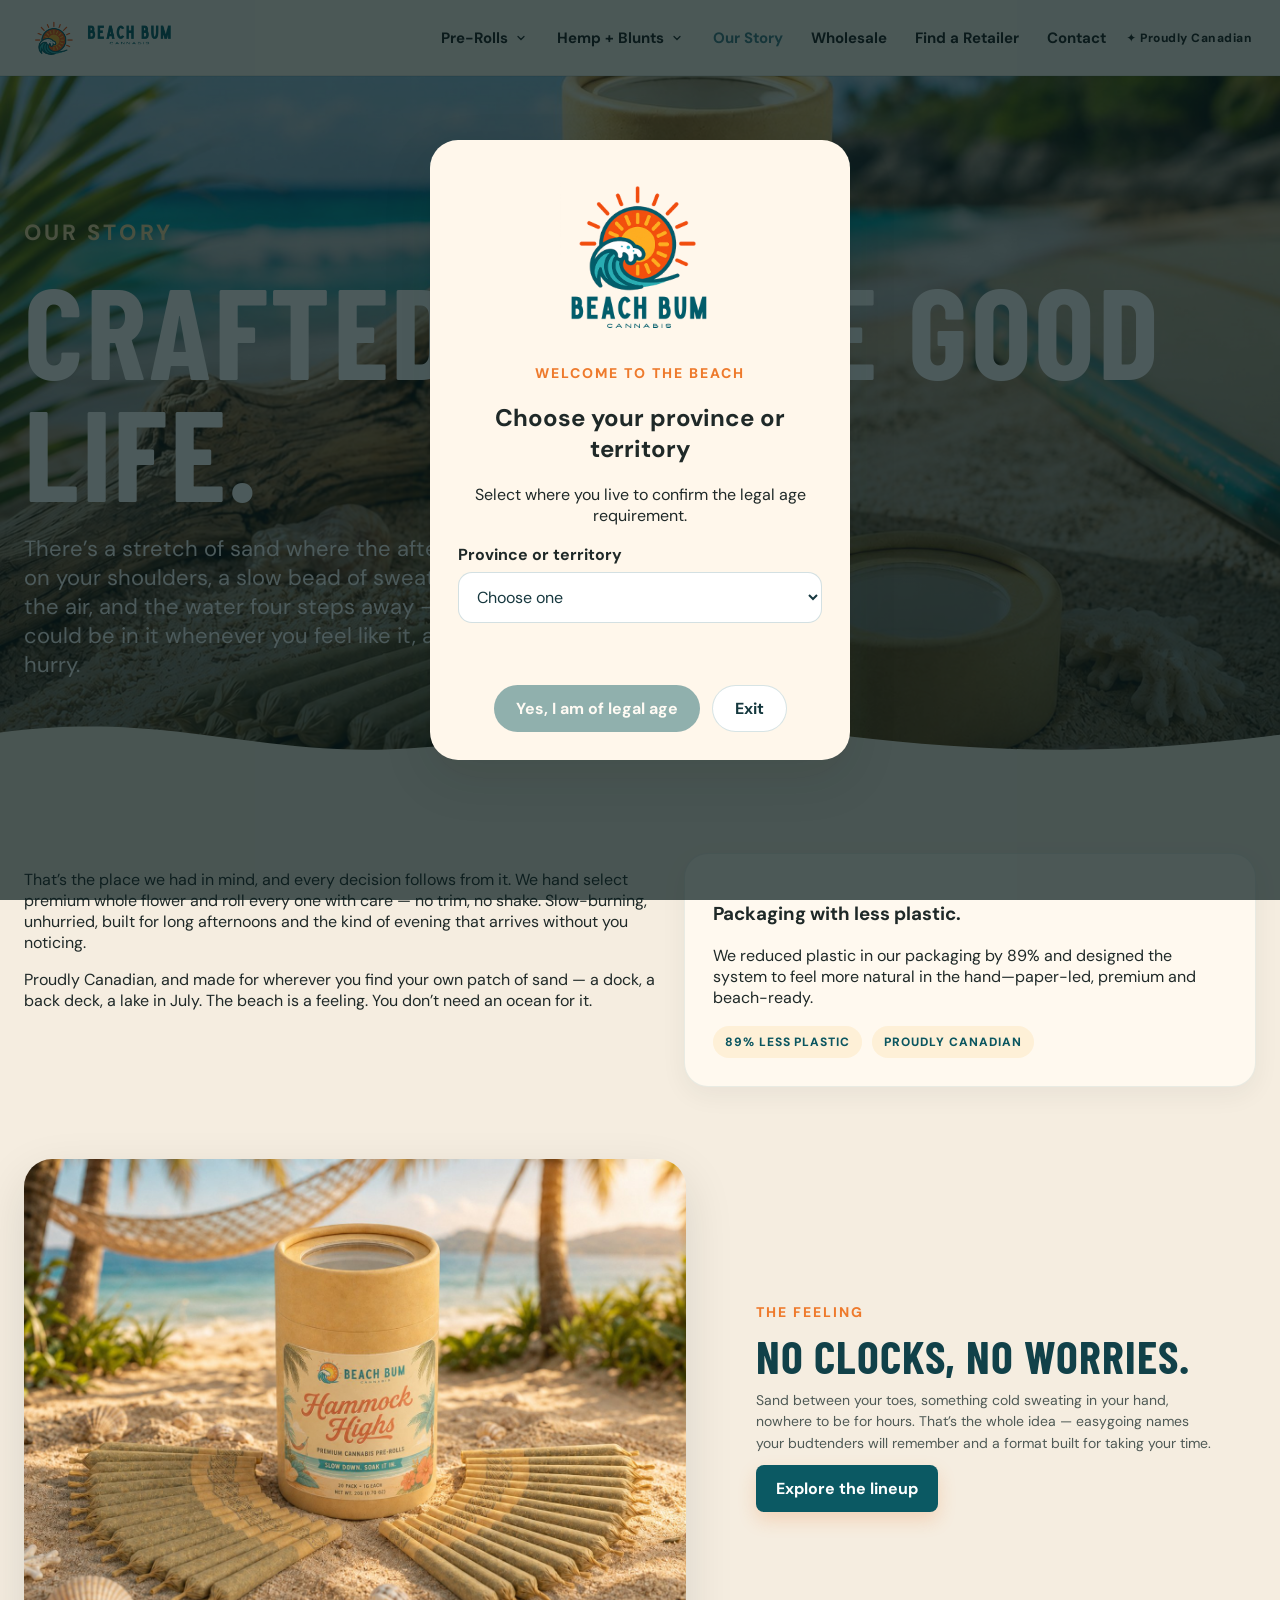
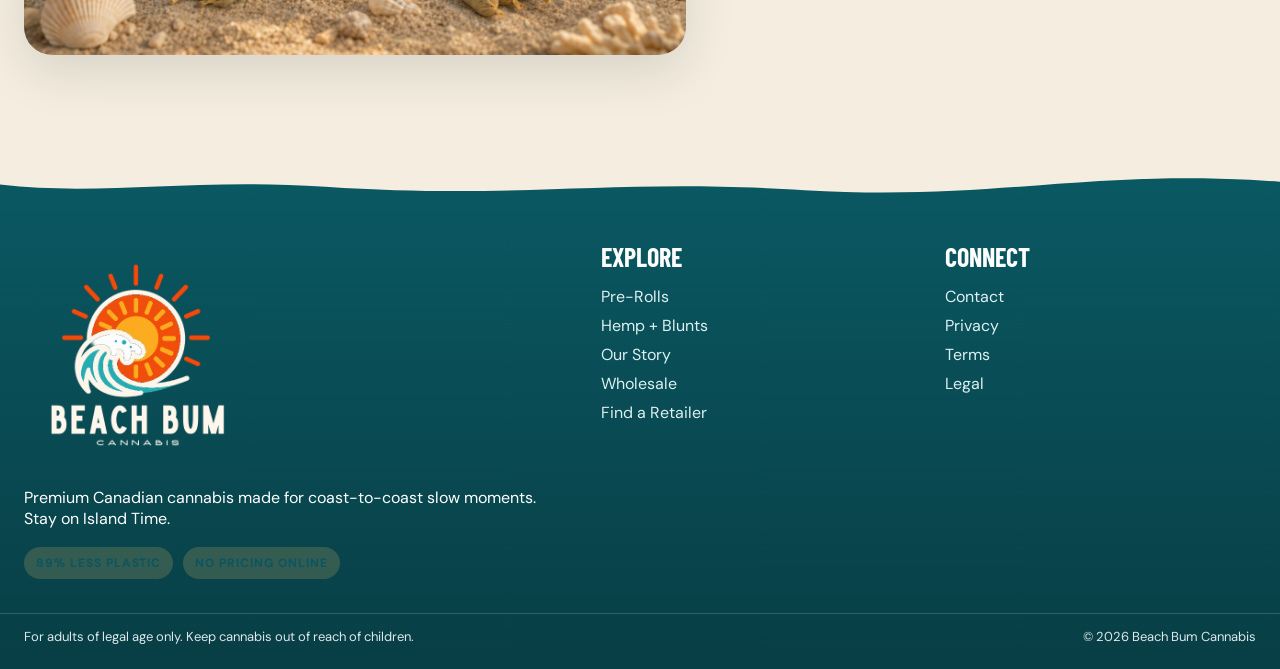
==== commit daa73961: "Add files via upload" ====
--- a/about.html
+++ b/about.html
@@ -1,4 +1,4 @@
-<!doctype html><html lang="en"><head><title>Our Story | Beach Bum Cannabis</title><meta name="description" content="Learn about Beach Bum Cannabis."><meta charset="utf-8"><meta name="viewport" content="width=device-width, initial-scale=1"><meta name="theme-color" content="#0B5660"><link rel="preconnect" href="https://fonts.googleapis.com"><link rel="preconnect" href="https://fonts.gstatic.com" crossorigin><link href="https://fonts.googleapis.com/css2?family=Barlow+Condensed:wght@600;700;800&family=DM+Sans:wght@400;500;700&family=Caveat:wght@600;700&display=swap" rel="stylesheet"><link rel="stylesheet" href="assets/styles.css"><script defer src="assets/site.js"></script></head><body class="about-page"><div class="age-gate" hidden role="dialog" aria-modal="true" aria-labelledby="age-title">
+<!doctype html><html lang="en"><head><title>Our Story | Beach Bum Cannabis</title><meta name="description" content="Learn about Beach Bum Cannabis."><meta charset="utf-8"><meta name="viewport" content="width=device-width, initial-scale=1"><meta name="theme-color" content="#0B5660"><link rel="preconnect" href="https://fonts.googleapis.com"><link rel="preconnect" href="https://fonts.gstatic.com" crossorigin><link href="https://fonts.googleapis.com/css2?family=Barlow+Condensed:wght@600;700;800&family=DM+Sans:wght@400;500;700&family=Caveat:wght@600;700&display=swap" rel="stylesheet"><link rel="icon" href="/favicon.ico" sizes="any"><link rel="icon" type="image/png" sizes="32x32" href="/favicon-32.png"><link rel="icon" type="image/png" sizes="16x16" href="/favicon-16.png"><link rel="icon" type="image/png" sizes="192x192" href="/favicon-192.png"><link rel="apple-touch-icon" href="/apple-touch-icon.png"><link rel="stylesheet" href="assets/styles.css"><script defer src="assets/site.js"></script></head><body class="about-page"><div class="age-gate" hidden role="dialog" aria-modal="true" aria-labelledby="age-title">
   <div class="age-card">
     <img src="assets/images/logo.png" alt="Beach Bum Cannabis">
     <p class="eyebrow orange">Welcome to the beach</p>
@@ -13,7 +13,7 @@
     <div class="age-actions"><button id="age-confirm" disabled>Yes, I am of legal age</button><button class="ghost" data-age-exit>Exit</button></div>
   </div>
 </div><header class="site-header"><a class="brand" href="index.html" aria-label="Beach Bum Cannabis home"><img src="assets/images/logo-horizontal.png" alt="Beach Bum Cannabis"></a><nav id="site-nav"><div class="nav-item"><a href="products.html">Pre-Rolls</a><button class="nav-caret" type="button" aria-label="Show pre-roll categories" aria-expanded="false"><svg viewBox="0 0 24 24" fill="none" stroke="currentColor" stroke-width="2.6" stroke-linecap="round" aria-hidden="true"><path d="M6 9l6 6 6-6"/></svg></button><div class="subnav"><a href="products.html">All Pre-Rolls</a><a href="products.html?filter=sativa">Sativa</a><a href="products.html?filter=indica">Indica</a><a href="products.html?filter=hybrid">Hybrid</a></div></div><div class="nav-item"><a href="formats.html">Hemp + Blunts</a><button class="nav-caret" type="button" aria-label="Show format types" aria-expanded="false"><svg viewBox="0 0 24 24" fill="none" stroke="currentColor" stroke-width="2.6" stroke-linecap="round" aria-hidden="true"><path d="M6 9l6 6 6-6"/></svg></button><div class="subnav"><a href="formats.html#hemp-paper">Hemp Paper<small>Slow, even burn</small></a><a href="formats.html#wood-tip">Blunts &amp; Wood-Tipped<small>2 g formats</small></a></div></div><a href="about.html" class="active">Our Story</a><a href="wholesale.html">Wholesale</a><a href="retailers.html">Find a Retailer</a><a href="contact.html">Contact</a></nav><span class="header-proud">✦ Proudly Canadian</span><button class="menu" aria-label="Open menu" aria-expanded="false">Menu</button></header><main>
-<section class="page-hero story-hero wave-top"><div class="page-hero-bg about"></div><div class="page-hero-copy"><p class="eyebrow">Our Story</p><h1>CRAFTED FOR THE GOOD LIFE.</h1><p>Beach Bum is built for those who chase sunsets, good times and great cannabis.</p></div></section>
-<section class="section story-columns reveal"><div><p>We hand select premium whole flower and craft every pre-roll with care—no trim, no shake, just unbeatable vibes. The brand lives somewhere between the shoreline and the long weekend: warm, weathered, unhurried and a little sun-bleached.</p><p>Proudly Canadian and coast to coast, Beach Bum is made for the everyday escape.</p></div><div class="soft-card"><h3>Packaging with less plastic.</h3><p>We reduced plastic in our packaging by 89% and designed the system to feel more natural in the hand—paper-led, premium and beach-ready.</p><div class="mini-badges"><span class="mini-badge">89% less plastic</span><span class="mini-badge">Proudly Canadian</span></div></div></section>
-<section class="story-split reveal"><div class="story-image"><img src="assets/images/hammock-highs.jpg" alt="Beach Bum van"></div><div class="story-copy"><p class="eyebrow orange">The feeling</p><h2>No clocks, no worries.</h2><p>Think of the beer you’d drink with your toes in the sand—we’re bottling that feeling in a pre-roll. Mellow, uplifting and easygoing, with names your budtenders will love repeating.</p><a class="button dark" href="products.html">Explore the lineup</a></div></section>
+<section class="page-hero story-hero wave-top"><div class="page-hero-bg about"></div><div class="page-hero-copy"><p class="eyebrow">Our Story</p><h1>CRAFTED FOR THE GOOD LIFE.</h1><p>There’s a stretch of sand where the afternoon stops moving. Sun on your shoulders, a slow bead of sweat at your temple, salt in the air, and the water four steps away — close enough that you could be in it whenever you feel like it, and no reason on earth to hurry.</p></div></section>
+<section class="section story-columns reveal"><div><p>That’s the place we had in mind, and every decision follows from it. We hand select premium whole flower and roll every one with care — no trim, no shake. Slow-burning, unhurried, built for long afternoons and the kind of evening that arrives without you noticing.</p><p>Proudly Canadian, and made for wherever you find your own patch of sand — a dock, a back deck, a lake in July. The beach is a feeling. You don’t need an ocean for it.</p></div><div class="soft-card"><h3>Packaging with less plastic.</h3><p>We reduced plastic in our packaging by 89% and designed the system to feel more natural in the hand—paper-led, premium and beach-ready.</p><div class="mini-badges"><span class="mini-badge">89% less plastic</span><span class="mini-badge">Proudly Canadian</span></div></div></section>
+<section class="story-split reveal"><div class="story-image"><img src="assets/images/hammock-highs.jpg" alt="Beach Bum van"></div><div class="story-copy"><p class="eyebrow orange">The feeling</p><h2>No clocks, no worries.</h2><p>Sand between your toes, something cold sweating in your hand, nowhere to be for hours. That’s the whole idea — easygoing names your budtenders will remember and a format built for taking your time.</p><a class="button dark" href="products.html">Explore the lineup</a></div></section>
 </main><footer><div class="footer-wave"></div><div class="footer-inner"><div class="footer-brand"><img src="assets/images/logo-light.png" alt="Beach Bum Cannabis"><p>Premium Canadian cannabis made for coast-to-coast slow moments. Stay on Island Time.</p><div class="mini-badges"><span class="mini-badge">89% less plastic</span><span class="mini-badge">No pricing online</span></div></div><div><h4>Explore</h4><a href="products.html">Pre-Rolls</a><a href="formats.html">Hemp + Blunts</a><a href="about.html">Our Story</a><a href="wholesale.html">Wholesale</a><a href="retailers.html">Find a Retailer</a></div><div><h4>Connect</h4><a href="contact.html">Contact</a><a href="privacy.html">Privacy</a><a href="terms.html">Terms</a><a href="legal.html">Legal</a></div></div><div class="legal"><span>For adults of legal age only. Keep cannabis out of reach of children.</span><span>© 2026 Beach Bum Cannabis</span></div></footer></body></html>
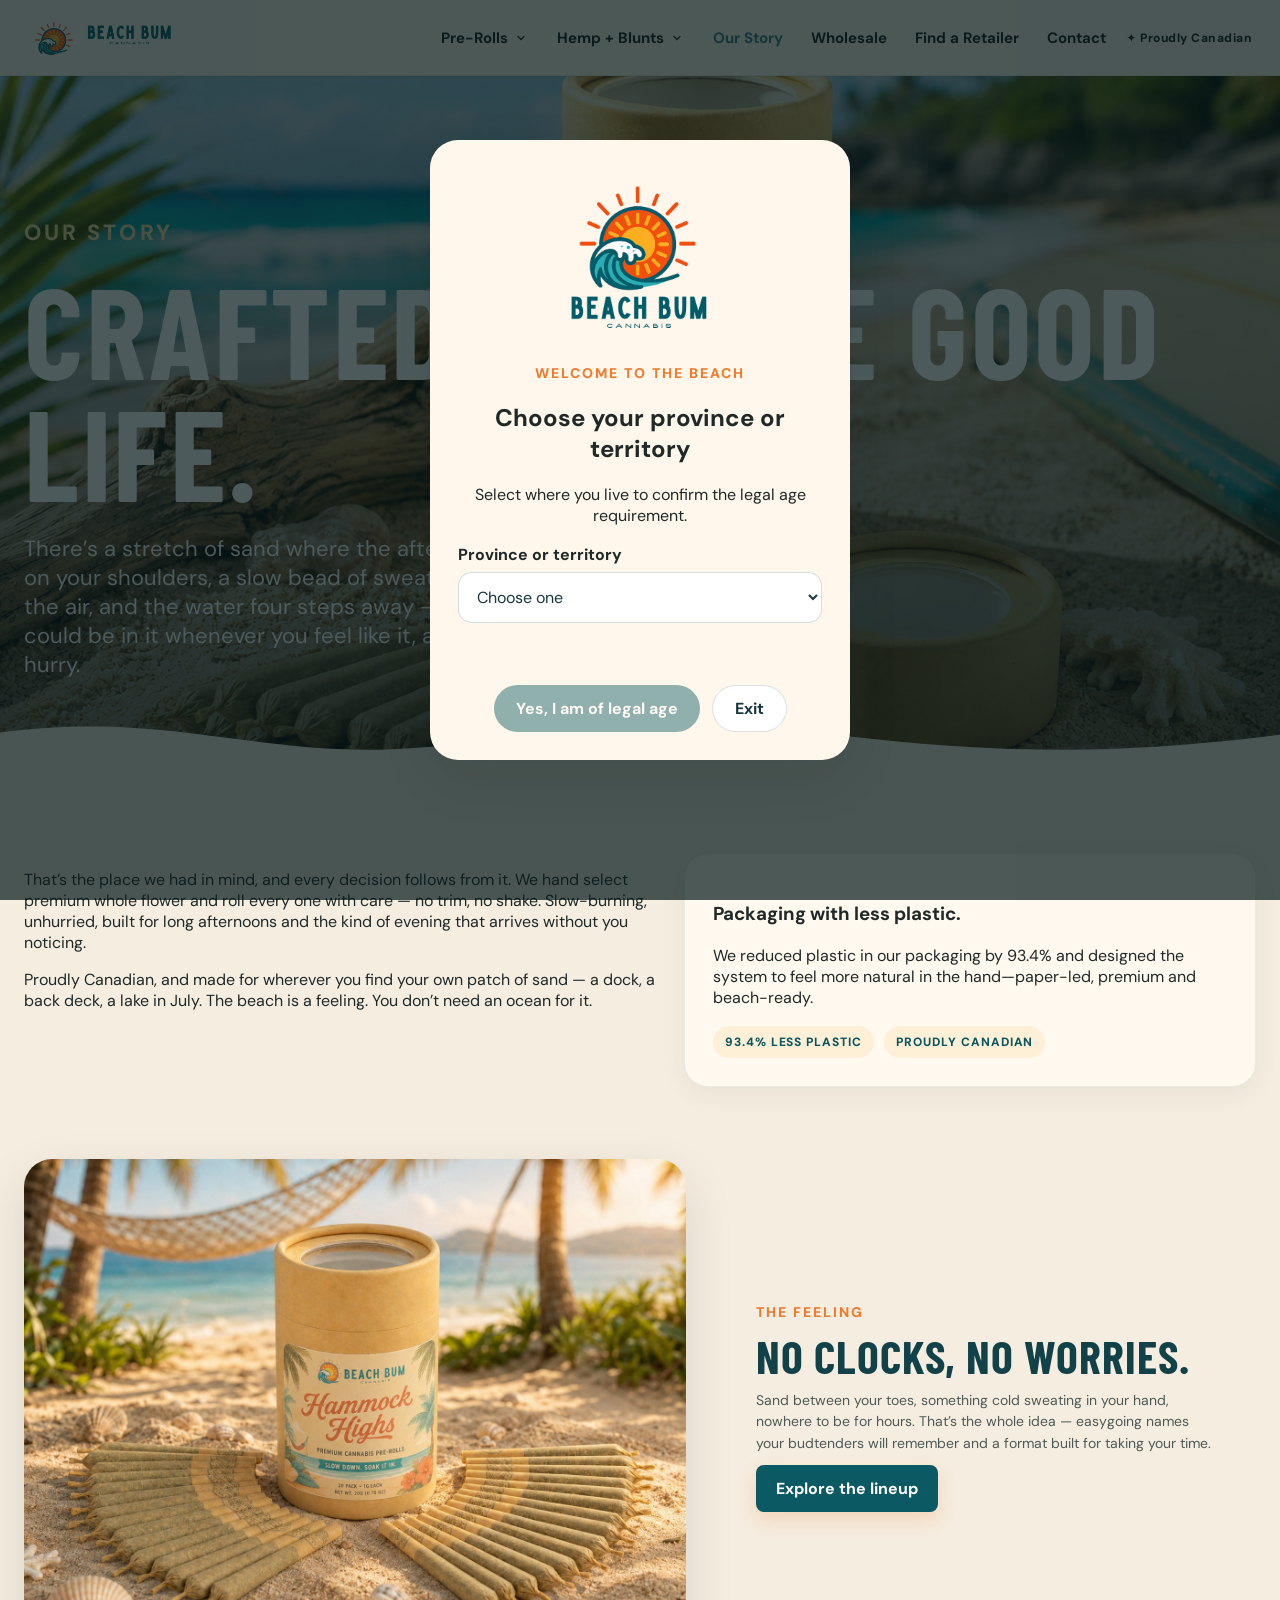
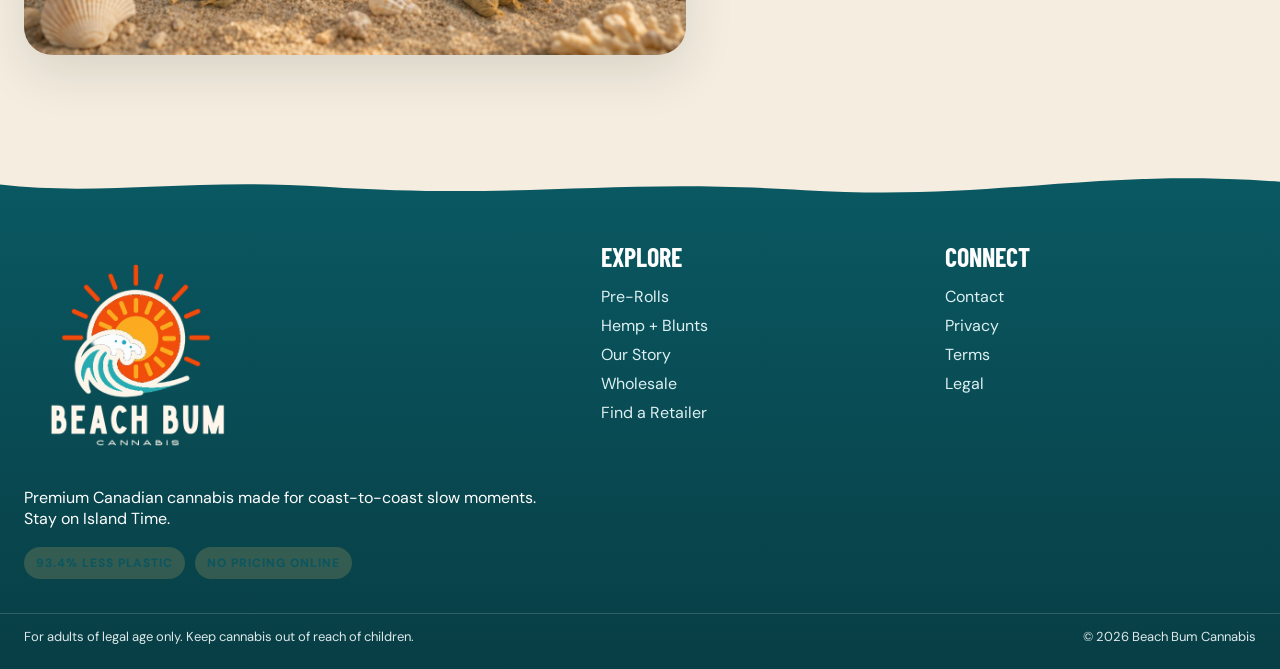
==== commit dd98cdcc: "Add files via upload" ====
--- a/about.html
+++ b/about.html
@@ -12,8 +12,8 @@
     <p class="age-minimum" id="age-minimum" aria-live="polite"></p>
     <div class="age-actions"><button id="age-confirm" disabled>Yes, I am of legal age</button><button class="ghost" data-age-exit>Exit</button></div>
   </div>
-</div><header class="site-header"><a class="brand" href="index.html" aria-label="Beach Bum Cannabis home"><img src="assets/images/logo-horizontal.png" alt="Beach Bum Cannabis"></a><nav id="site-nav"><div class="nav-item"><a href="products.html">Pre-Rolls</a><button class="nav-caret" type="button" aria-label="Show pre-roll categories" aria-expanded="false"><svg viewBox="0 0 24 24" fill="none" stroke="currentColor" stroke-width="2.6" stroke-linecap="round" aria-hidden="true"><path d="M6 9l6 6 6-6"/></svg></button><div class="subnav"><a href="products.html">All Pre-Rolls</a><a href="products.html?filter=sativa">Sativa</a><a href="products.html?filter=indica">Indica</a><a href="products.html?filter=hybrid">Hybrid</a></div></div><div class="nav-item"><a href="formats.html">Hemp + Blunts</a><button class="nav-caret" type="button" aria-label="Show format types" aria-expanded="false"><svg viewBox="0 0 24 24" fill="none" stroke="currentColor" stroke-width="2.6" stroke-linecap="round" aria-hidden="true"><path d="M6 9l6 6 6-6"/></svg></button><div class="subnav"><a href="formats.html#hemp-paper">Hemp Paper<small>Slow, even burn</small></a><a href="formats.html#wood-tip">Blunts &amp; Wood-Tipped<small>2 g formats</small></a></div></div><a href="about.html" class="active">Our Story</a><a href="wholesale.html">Wholesale</a><a href="retailers.html">Find a Retailer</a><a href="contact.html">Contact</a></nav><span class="header-proud">✦ Proudly Canadian</span><button class="menu" aria-label="Open menu" aria-expanded="false">Menu</button></header><main>
+</div><header class="site-header"><a class="brand" href="index.html" aria-label="Beach Bum Cannabis home"><img src="assets/images/logo-horizontal.png" alt="Beach Bum Cannabis"></a><nav id="site-nav"><div class="nav-item"><a href="products.html">Pre-Rolls</a><button class="nav-caret" type="button" aria-label="Show pre-roll categories" aria-expanded="false"><svg viewBox="0 0 24 24" fill="none" stroke="currentColor" stroke-width="2.6" stroke-linecap="round" aria-hidden="true"><path d="M6 9l6 6 6-6"/></svg></button><div class="subnav"><a href="products.html">All Pre-Rolls</a><a href="products.html?filter=sativa">Sativa</a><a href="products.html?filter=indica">Indica</a><a href="products.html?filter=hybrid">Hybrid</a></div></div><div class="nav-item"><a href="formats.html">Hemp + Blunts</a><button class="nav-caret" type="button" aria-label="Show format types" aria-expanded="false"><svg viewBox="0 0 24 24" fill="none" stroke="currentColor" stroke-width="2.6" stroke-linecap="round" aria-hidden="true"><path d="M6 9l6 6 6-6"/></svg></button><div class="subnav"><a href="formats.html#hemp-paper">Hemp Blunts<small>Rolled in hemp paper</small></a><a href="formats.html#wood-tip">Wood-Tipped Blunts<small>2 g, wood filter tip</small></a></div></div><a href="about.html" class="active">Our Story</a><a href="wholesale.html">Wholesale</a><a href="retailers.html">Find a Retailer</a><a href="contact.html">Contact</a></nav><span class="header-proud">✦ Proudly Canadian</span><button class="menu" aria-label="Open menu" aria-expanded="false">Menu</button></header><main>
 <section class="page-hero story-hero wave-top"><div class="page-hero-bg about"></div><div class="page-hero-copy"><p class="eyebrow">Our Story</p><h1>CRAFTED FOR THE GOOD LIFE.</h1><p>There’s a stretch of sand where the afternoon stops moving. Sun on your shoulders, a slow bead of sweat at your temple, salt in the air, and the water four steps away — close enough that you could be in it whenever you feel like it, and no reason on earth to hurry.</p></div></section>
-<section class="section story-columns reveal"><div><p>That’s the place we had in mind, and every decision follows from it. We hand select premium whole flower and roll every one with care — no trim, no shake. Slow-burning, unhurried, built for long afternoons and the kind of evening that arrives without you noticing.</p><p>Proudly Canadian, and made for wherever you find your own patch of sand — a dock, a back deck, a lake in July. The beach is a feeling. You don’t need an ocean for it.</p></div><div class="soft-card"><h3>Packaging with less plastic.</h3><p>We reduced plastic in our packaging by 89% and designed the system to feel more natural in the hand—paper-led, premium and beach-ready.</p><div class="mini-badges"><span class="mini-badge">89% less plastic</span><span class="mini-badge">Proudly Canadian</span></div></div></section>
+<section class="section story-columns reveal"><div><p>That’s the place we had in mind, and every decision follows from it. We hand select premium whole flower and roll every one with care — no trim, no shake. Slow-burning, unhurried, built for long afternoons and the kind of evening that arrives without you noticing.</p><p>Proudly Canadian, and made for wherever you find your own patch of sand — a dock, a back deck, a lake in July. The beach is a feeling. You don’t need an ocean for it.</p></div><div class="soft-card"><h3>Packaging with less plastic.</h3><p>We reduced plastic in our packaging by 93.4% and designed the system to feel more natural in the hand—paper-led, premium and beach-ready.</p><div class="mini-badges"><span class="mini-badge">93.4% less plastic</span><span class="mini-badge">Proudly Canadian</span></div></div></section>
 <section class="story-split reveal"><div class="story-image"><img src="assets/images/hammock-highs.jpg" alt="Beach Bum van"></div><div class="story-copy"><p class="eyebrow orange">The feeling</p><h2>No clocks, no worries.</h2><p>Sand between your toes, something cold sweating in your hand, nowhere to be for hours. That’s the whole idea — easygoing names your budtenders will remember and a format built for taking your time.</p><a class="button dark" href="products.html">Explore the lineup</a></div></section>
-</main><footer><div class="footer-wave"></div><div class="footer-inner"><div class="footer-brand"><img src="assets/images/logo-light.png" alt="Beach Bum Cannabis"><p>Premium Canadian cannabis made for coast-to-coast slow moments. Stay on Island Time.</p><div class="mini-badges"><span class="mini-badge">89% less plastic</span><span class="mini-badge">No pricing online</span></div></div><div><h4>Explore</h4><a href="products.html">Pre-Rolls</a><a href="formats.html">Hemp + Blunts</a><a href="about.html">Our Story</a><a href="wholesale.html">Wholesale</a><a href="retailers.html">Find a Retailer</a></div><div><h4>Connect</h4><a href="contact.html">Contact</a><a href="privacy.html">Privacy</a><a href="terms.html">Terms</a><a href="legal.html">Legal</a></div></div><div class="legal"><span>For adults of legal age only. Keep cannabis out of reach of children.</span><span>© 2026 Beach Bum Cannabis</span></div></footer></body></html>+</main><footer><div class="footer-wave"></div><div class="footer-inner"><div class="footer-brand"><img src="assets/images/logo-light.png" alt="Beach Bum Cannabis"><p>Premium Canadian cannabis made for coast-to-coast slow moments. Stay on Island Time.</p><div class="mini-badges"><span class="mini-badge">93.4% less plastic</span><span class="mini-badge">No pricing online</span></div></div><div><h4>Explore</h4><a href="products.html">Pre-Rolls</a><a href="formats.html">Hemp + Blunts</a><a href="about.html">Our Story</a><a href="wholesale.html">Wholesale</a><a href="retailers.html">Find a Retailer</a></div><div><h4>Connect</h4><a href="contact.html">Contact</a><a href="privacy.html">Privacy</a><a href="terms.html">Terms</a><a href="legal.html">Legal</a></div></div><div class="legal"><span>For adults of legal age only. Keep cannabis out of reach of children.</span><span>© 2026 Beach Bum Cannabis</span></div></footer></body></html>
--- a/assets/styles.css
+++ b/assets/styles.css
@@ -139,3 +139,60 @@
 .product-grid .card-image{position:relative}
 .product-grid .status-chip{top:12px;right:12px;box-shadow:0 2px 8px rgba(17,65,73,.12)}
 .product-grid .status-chip.live{background:#dff0ef;color:#1c6470}
+
+
+/* v11.2: eco badge redesigned — flat brand teal, cream ring, condensed figure, spaced caps */
+.sticker-badge{
+  position:absolute;width:158px;height:158px;border-radius:50%;
+  display:grid;place-content:center;justify-items:center;align-content:center;gap:0;
+  background:#0B5660;border:0;rotate:0deg;text-align:center;overflow:hidden;
+  box-shadow:0 0 0 3px #FFF7EB,0 0 0 4px rgba(11,86,96,.35),0 16px 34px rgba(8,38,43,.42)}
+.sticker-badge::before{content:"";position:absolute;inset:9px;border-radius:50%;border:1px solid rgba(255,247,235,.38)}
+.sticker-badge::after{content:"";position:absolute;left:50%;top:50%;transform:translate(-50%,-50%);
+  width:150%;height:150%;background:radial-gradient(circle at 32% 26%,rgba(255,255,255,.16),transparent 55%);pointer-events:none}
+.sticker-badge strong{font-family:'Barlow Condensed',sans-serif;font-weight:800;font-size:58px;line-height:.82;
+  color:#FFF7EB;letter-spacing:.01em;position:relative;z-index:1;margin-bottom:6px}
+.sticker-badge span{font-family:'DM Sans',system-ui,sans-serif;font-weight:700;font-size:10.5px;
+  text-transform:uppercase;letter-spacing:.2em;color:#F3C46A;position:relative;z-index:1;
+  padding-top:7px;border-top:1px solid rgba(243,196,106,.45);display:block;min-width:88px}
+.hero-badge{right:56px;bottom:132px}
+.sticker-badge.small{scale:1;width:120px;height:120px;right:24px;bottom:24px}
+.sticker-badge.small strong{font-size:44px}
+.sticker-badge.small span{font-size:9px;letter-spacing:.16em;min-width:70px;padding-top:6px}
+.sticker-badge.side{position:static;scale:1;width:130px;height:130px;margin-top:18px}
+.sticker-badge.side strong{font-size:48px}
+.sticker-badge.side span{font-size:9.5px;min-width:76px}
+@media(max-width:860px){
+  .sticker-badge{width:120px;height:120px}
+  .sticker-badge strong{font-size:44px}
+  .sticker-badge span{font-size:9px;letter-spacing:.16em;min-width:70px;padding-top:6px}
+  .hero-badge{right:18px;bottom:96px}
+}
+
+/* v11.3: featured cards lift and enlarge on hover */
+@media (hover:hover) and (min-width:900px){
+  .showcase-grid.six-up,.product-grid{position:relative}
+  .showcase-grid.six-up .product-card,.product-grid .product-card{
+    position:relative;z-index:1;
+    transition:transform .35s cubic-bezier(.2,.7,.3,1),box-shadow .35s ease,border-color .35s ease;
+    will-change:transform}
+  .showcase-grid.six-up .product-card .card-image img,
+  .product-grid .product-card .card-image img{transition:transform .65s cubic-bezier(.2,.7,.3,1)}
+  .showcase-grid.six-up .product-card:hover,
+  .showcase-grid.six-up .product-card:focus-within{
+    transform:translateY(-12px) scale(1.10);z-index:6;
+    box-shadow:0 24px 48px rgba(16,44,50,.26);border-color:rgba(11,86,96,.20)}
+  .product-grid .product-card:hover,
+  .product-grid .product-card:focus-within{
+    transform:translateY(-10px) scale(1.05);z-index:6;
+    box-shadow:0 22px 44px rgba(16,44,50,.22);border-color:rgba(11,86,96,.20)}
+  .showcase-grid.six-up .product-card:hover .card-image img,
+  .showcase-grid.six-up .product-card:focus-within .card-image img,
+  .product-grid .product-card:hover .card-image img,
+  .product-grid .product-card:focus-within .card-image img{transform:scale(1.07)}
+}
+@media (prefers-reduced-motion:reduce){
+  .showcase-grid.six-up .product-card,.product-grid .product-card,
+  .showcase-grid.six-up .product-card .card-image img,.product-grid .product-card .card-image img{transition:none}
+  .showcase-grid.six-up .product-card:hover,.product-grid .product-card:hover{transform:none}
+}
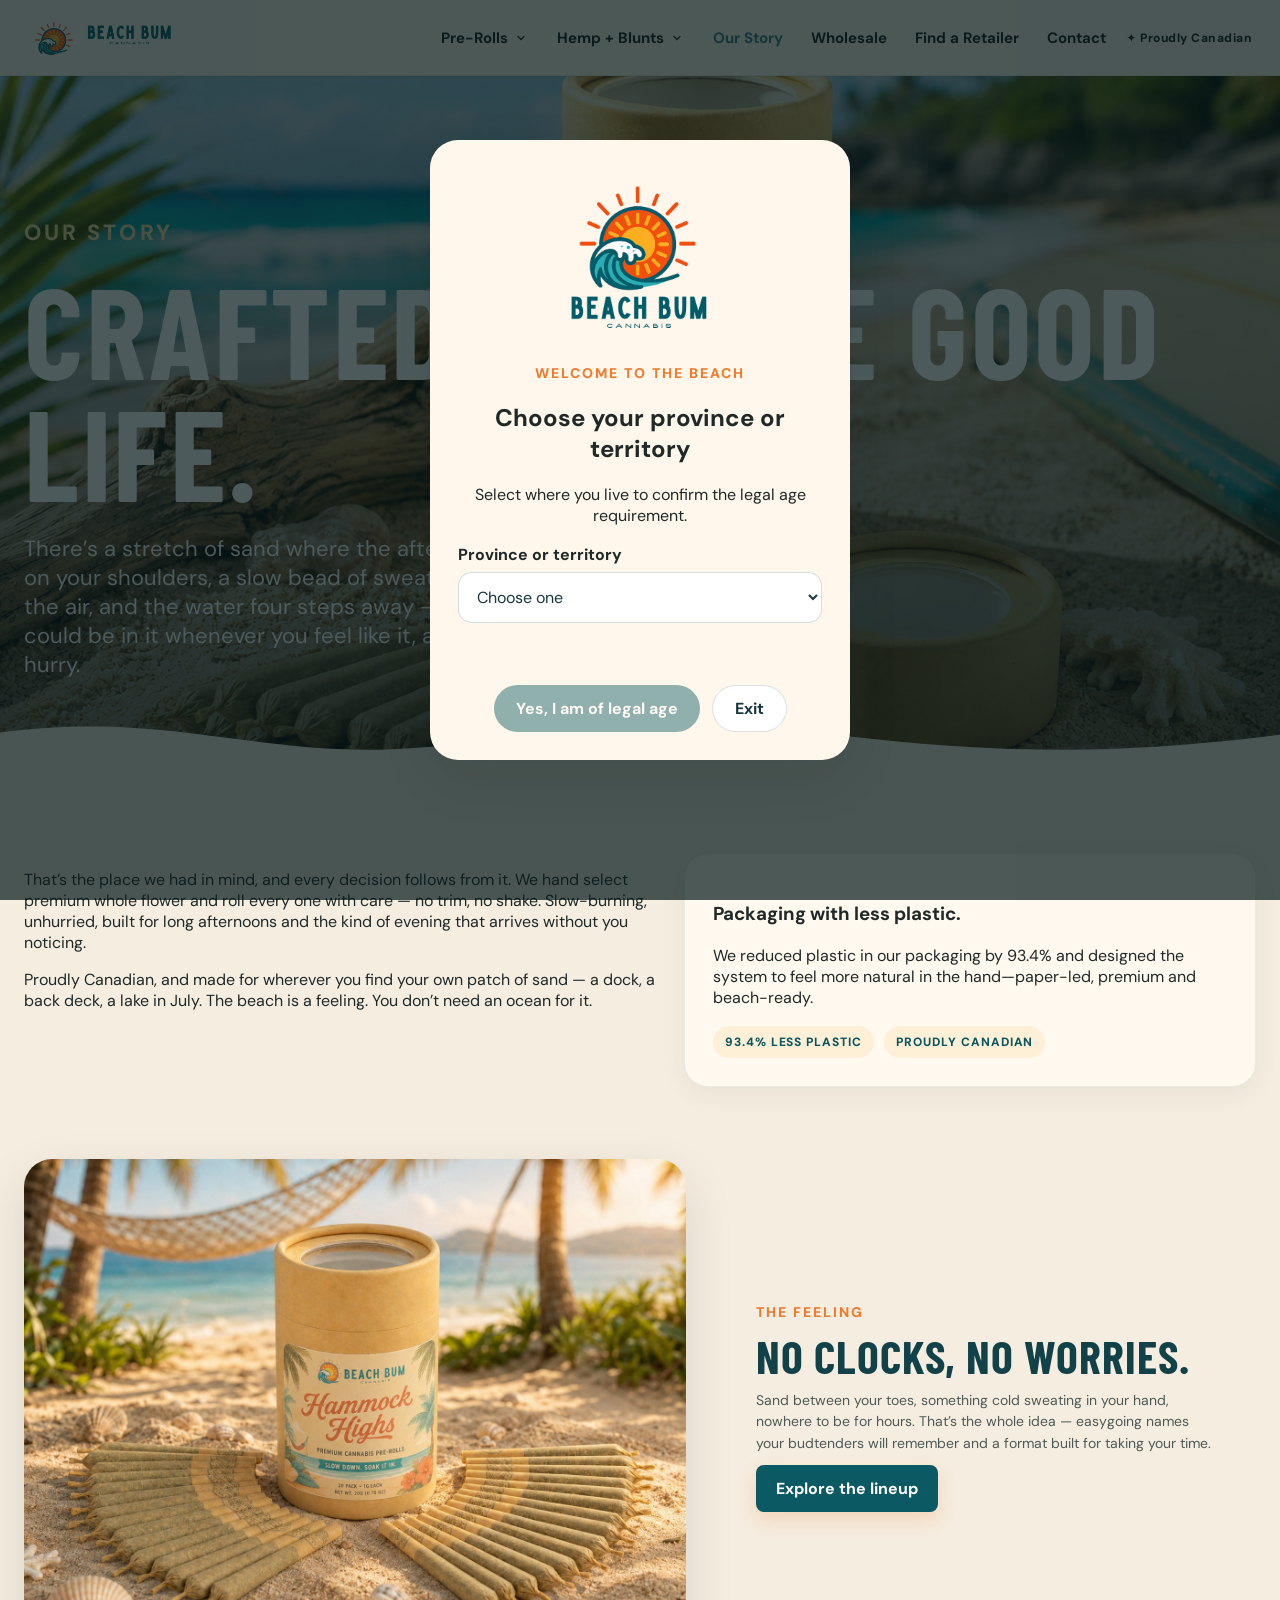
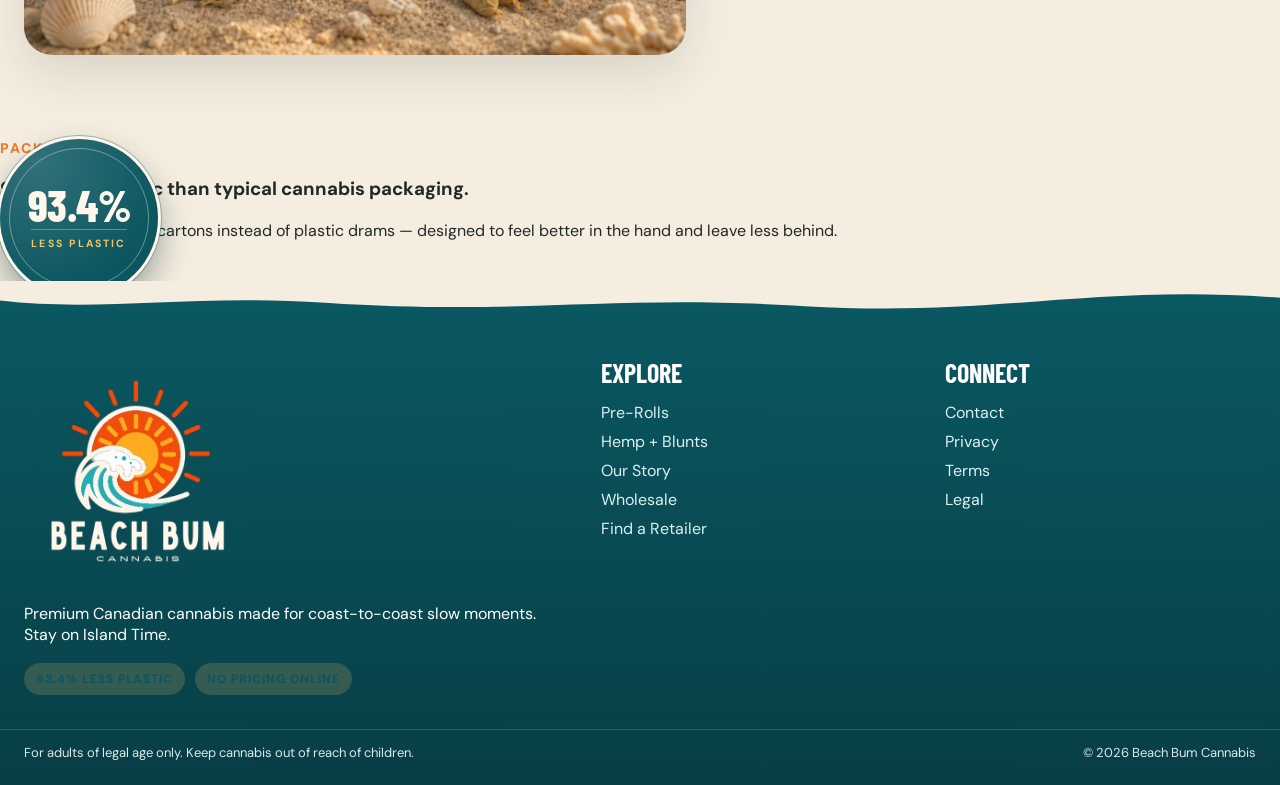
==== commit ca327788: "Add files via upload" ====
--- a/about.html
+++ b/about.html
@@ -16,4 +16,4 @@
 <section class="page-hero story-hero wave-top"><div class="page-hero-bg about"></div><div class="page-hero-copy"><p class="eyebrow">Our Story</p><h1>CRAFTED FOR THE GOOD LIFE.</h1><p>There’s a stretch of sand where the afternoon stops moving. Sun on your shoulders, a slow bead of sweat at your temple, salt in the air, and the water four steps away — close enough that you could be in it whenever you feel like it, and no reason on earth to hurry.</p></div></section>
 <section class="section story-columns reveal"><div><p>That’s the place we had in mind, and every decision follows from it. We hand select premium whole flower and roll every one with care — no trim, no shake. Slow-burning, unhurried, built for long afternoons and the kind of evening that arrives without you noticing.</p><p>Proudly Canadian, and made for wherever you find your own patch of sand — a dock, a back deck, a lake in July. The beach is a feeling. You don’t need an ocean for it.</p></div><div class="soft-card"><h3>Packaging with less plastic.</h3><p>We reduced plastic in our packaging by 93.4% and designed the system to feel more natural in the hand—paper-led, premium and beach-ready.</p><div class="mini-badges"><span class="mini-badge">93.4% less plastic</span><span class="mini-badge">Proudly Canadian</span></div></div></section>
 <section class="story-split reveal"><div class="story-image"><img src="assets/images/hammock-highs.jpg" alt="Beach Bum van"></div><div class="story-copy"><p class="eyebrow orange">The feeling</p><h2>No clocks, no worries.</h2><p>Sand between your toes, something cold sweating in your hand, nowhere to be for hours. That’s the whole idea — easygoing names your budtenders will remember and a format built for taking your time.</p><a class="button dark" href="products.html">Explore the lineup</a></div></section>
-</main><footer><div class="footer-wave"></div><div class="footer-inner"><div class="footer-brand"><img src="assets/images/logo-light.png" alt="Beach Bum Cannabis"><p>Premium Canadian cannabis made for coast-to-coast slow moments. Stay on Island Time.</p><div class="mini-badges"><span class="mini-badge">93.4% less plastic</span><span class="mini-badge">No pricing online</span></div></div><div><h4>Explore</h4><a href="products.html">Pre-Rolls</a><a href="formats.html">Hemp + Blunts</a><a href="about.html">Our Story</a><a href="wholesale.html">Wholesale</a><a href="retailers.html">Find a Retailer</a></div><div><h4>Connect</h4><a href="contact.html">Contact</a><a href="privacy.html">Privacy</a><a href="terms.html">Terms</a><a href="legal.html">Legal</a></div></div><div class="legal"><span>For adults of legal age only. Keep cannabis out of reach of children.</span><span>© 2026 Beach Bum Cannabis</span></div></footer></body></html>+</main><section class="eco-band"><div class="eco-inner"><div class="sticker-badge eco-seal" aria-hidden="true"><strong>93.4%</strong><span>less plastic</span></div><div class="eco-copy"><p class="eyebrow orange">Packaging</p><h3>93.4% less plastic than typical cannabis packaging.</h3><p>Paper-led tubes and cartons instead of plastic drams — designed to feel better in the hand and leave less behind.</p></div></div></section><footer><div class="footer-wave"></div><div class="footer-inner"><div class="footer-brand"><img src="assets/images/logo-light.png" alt="Beach Bum Cannabis"><p>Premium Canadian cannabis made for coast-to-coast slow moments. Stay on Island Time.</p><div class="mini-badges"><span class="mini-badge">93.4% less plastic</span><span class="mini-badge">No pricing online</span></div></div><div><h4>Explore</h4><a href="products.html">Pre-Rolls</a><a href="formats.html">Hemp + Blunts</a><a href="about.html">Our Story</a><a href="wholesale.html">Wholesale</a><a href="retailers.html">Find a Retailer</a></div><div><h4>Connect</h4><a href="contact.html">Contact</a><a href="privacy.html">Privacy</a><a href="terms.html">Terms</a><a href="legal.html">Legal</a></div></div><div class="legal"><span>For adults of legal age only. Keep cannabis out of reach of children.</span><span>© 2026 Beach Bum Cannabis</span></div></footer></body></html>
--- a/assets/styles.css
+++ b/assets/styles.css
@@ -196,3 +196,11 @@
   .showcase-grid.six-up .product-card .card-image img,.product-grid .product-card .card-image img{transition:none}
   .showcase-grid.six-up .product-card:hover,.product-grid .product-card:hover{transform:none}
 }
+
+
+/* v11.4: eco figure is now 93.4% — size the numeral to fit the disc */
+.sticker-badge strong{font-size:44px;letter-spacing:-.01em}
+.sticker-badge span{min-width:96px}
+.sticker-badge.small strong{font-size:34px}
+.sticker-badge.side strong{font-size:38px}
+@media(max-width:860px){.sticker-badge strong{font-size:34px}.sticker-badge span{min-width:76px}}
